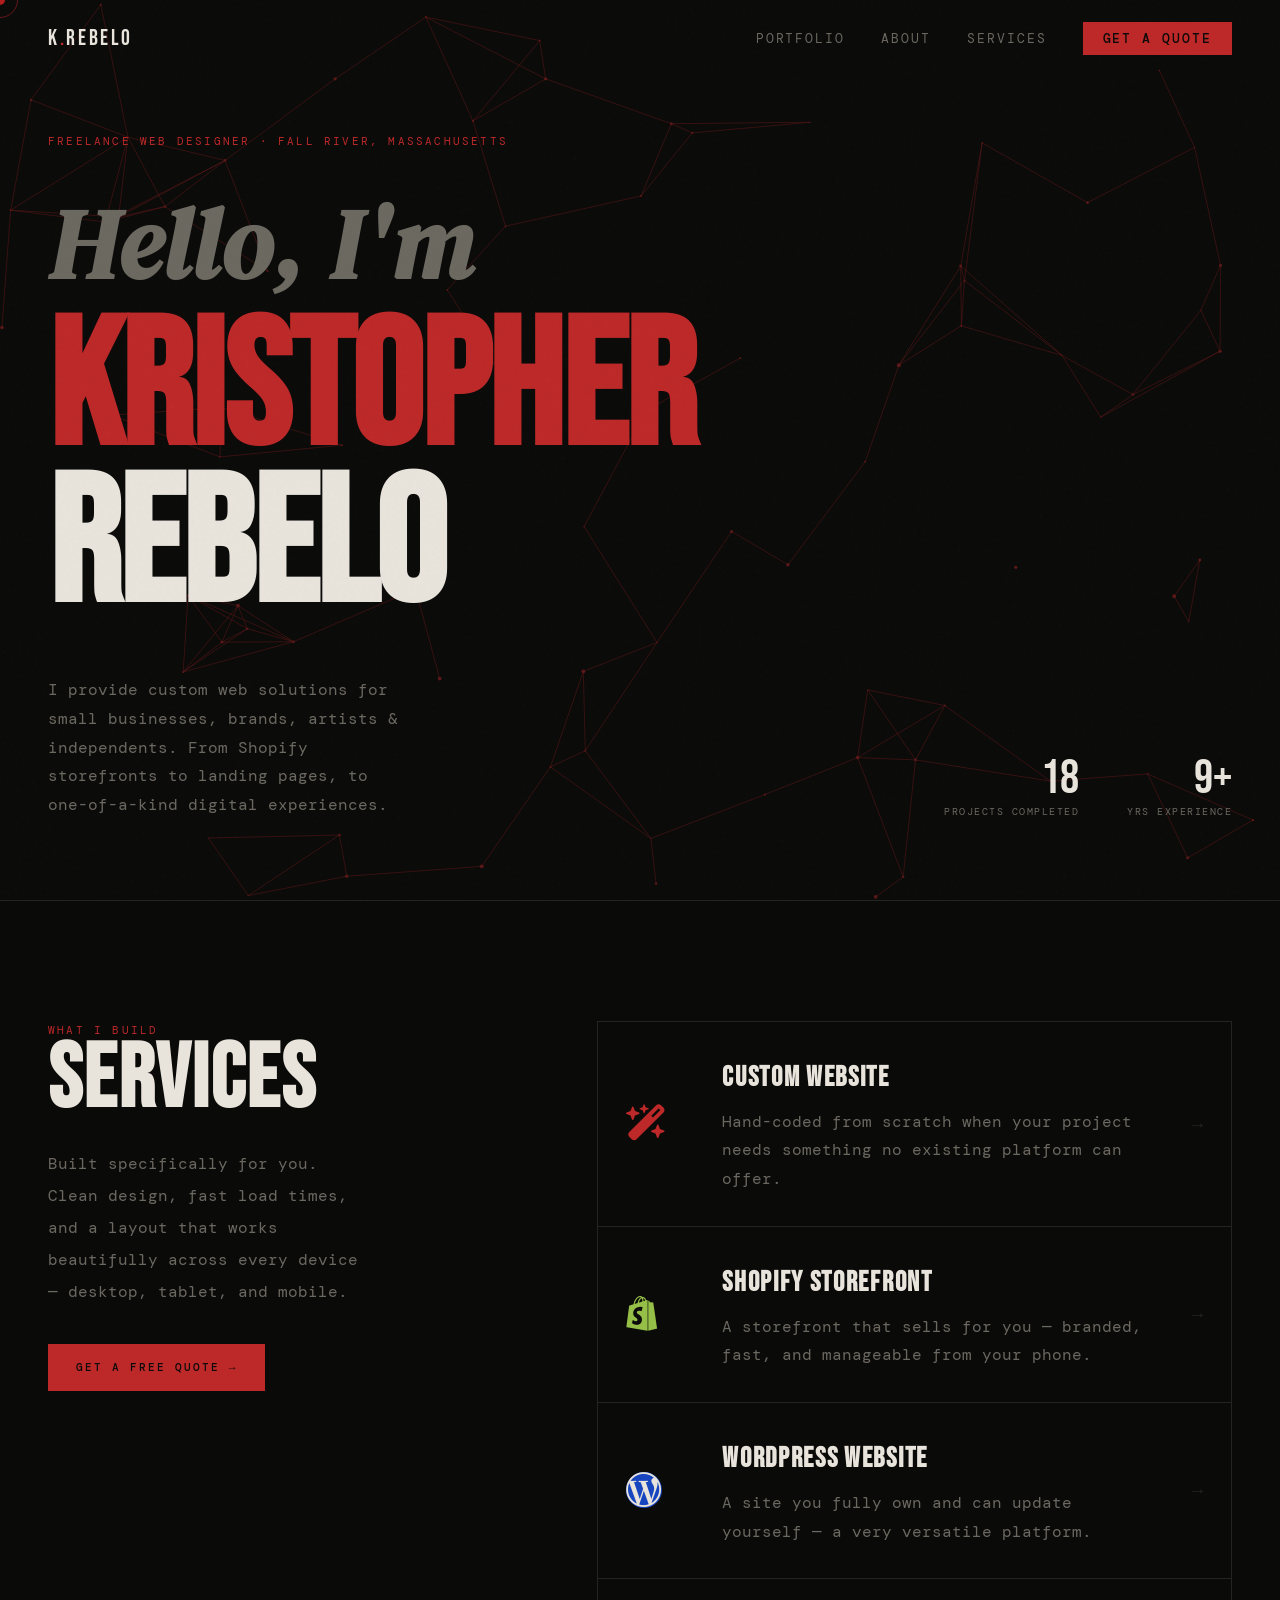
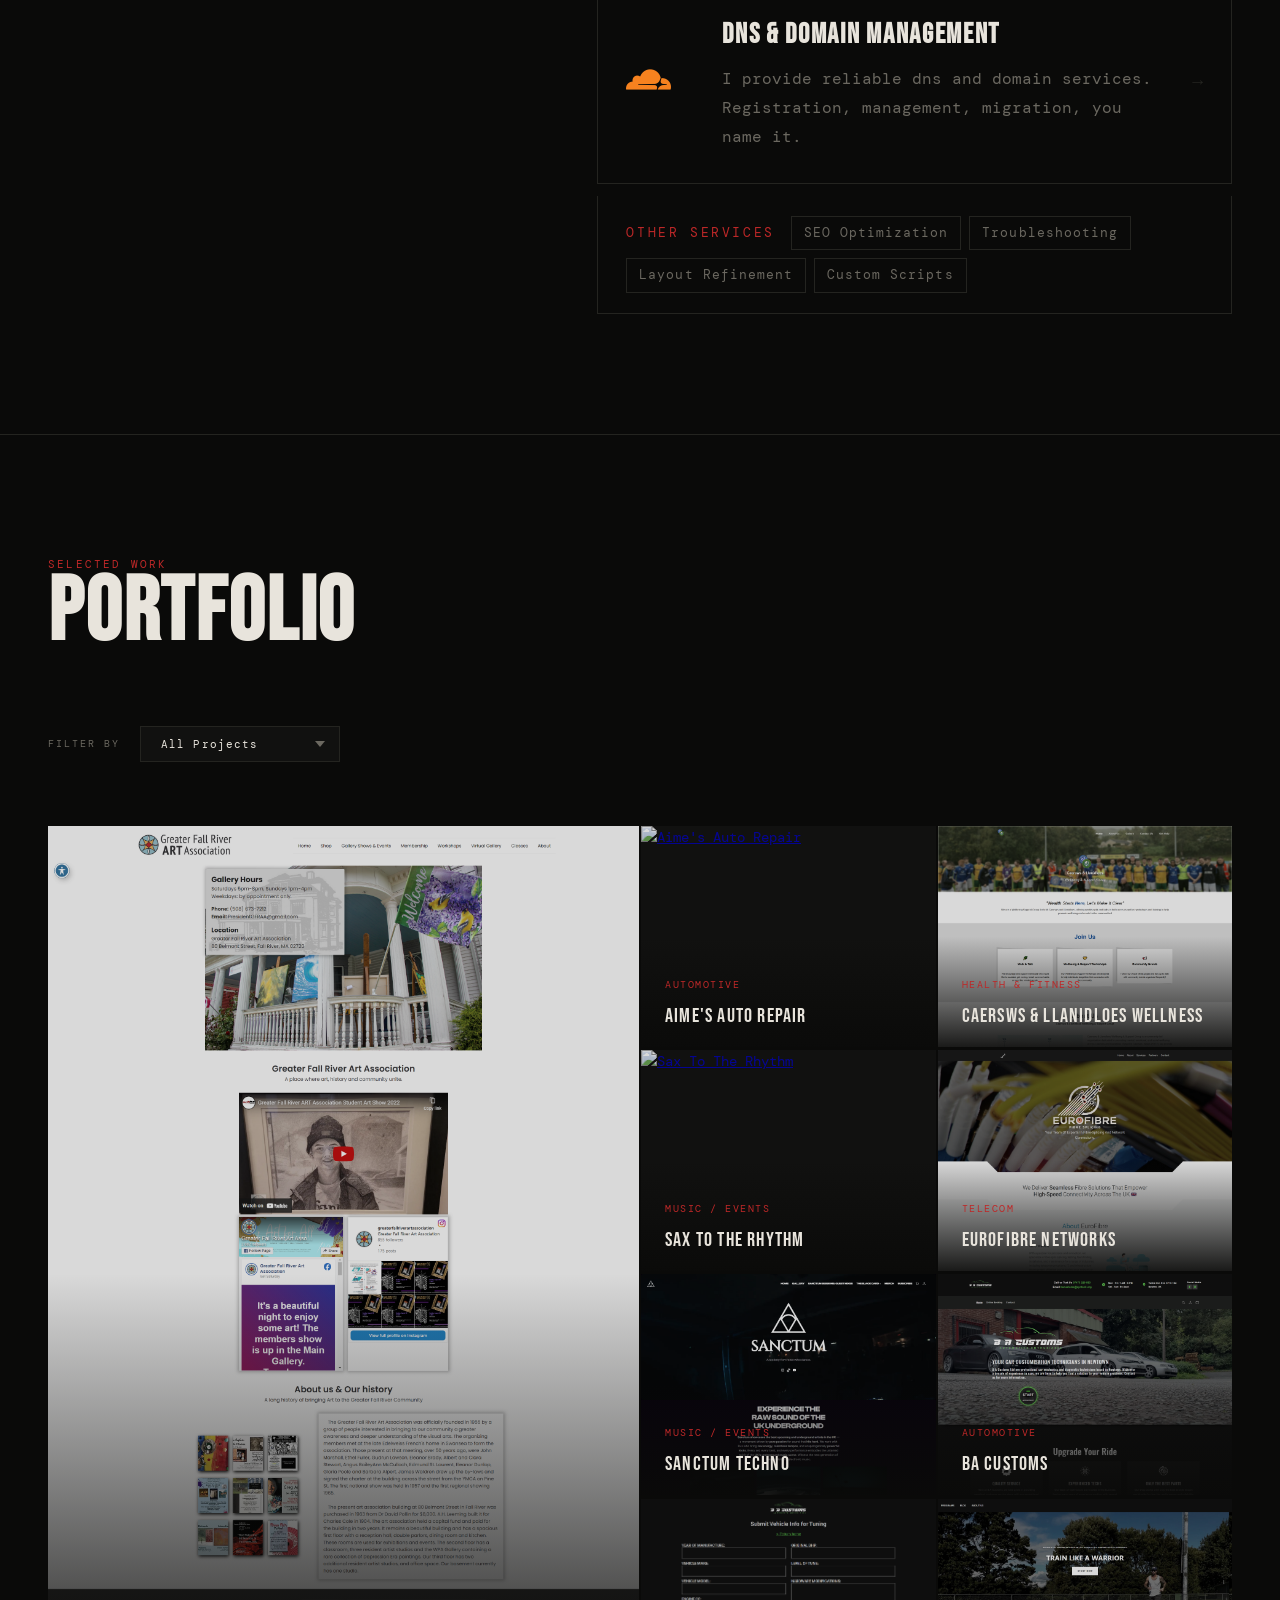
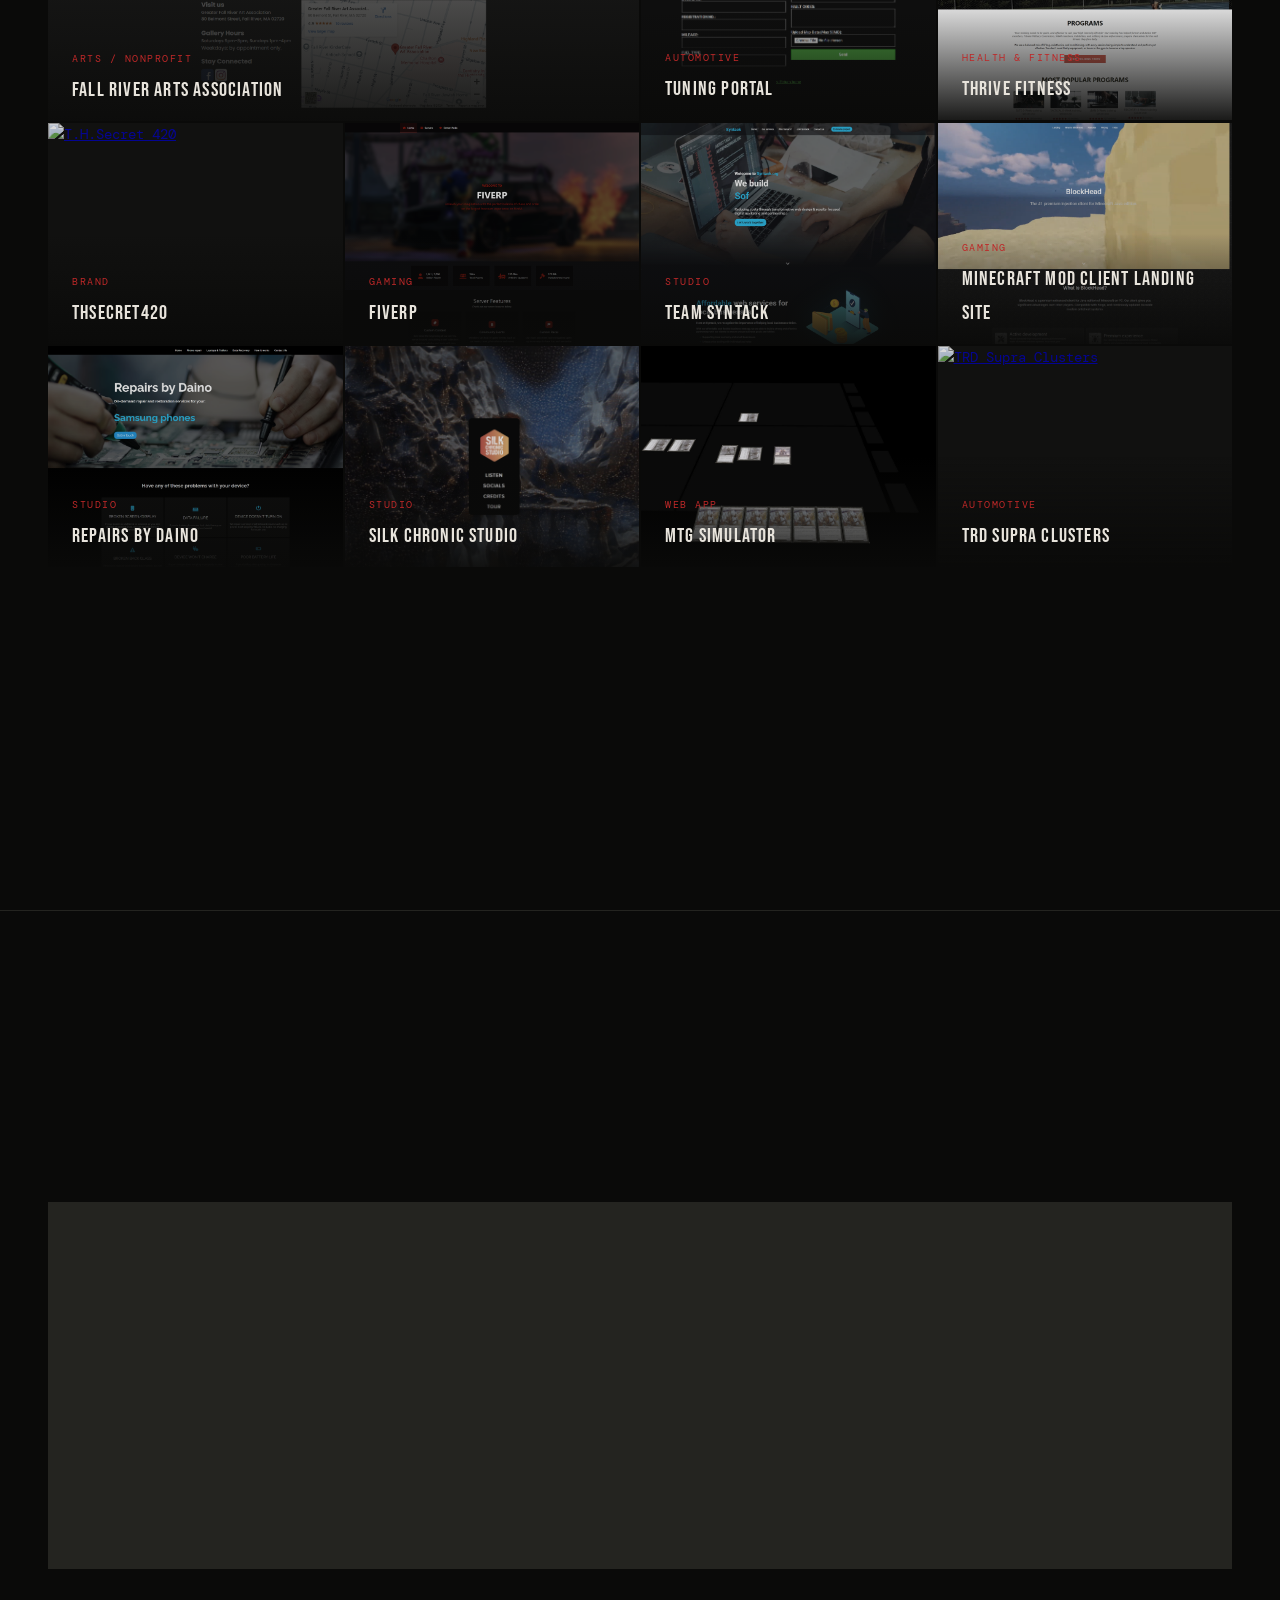
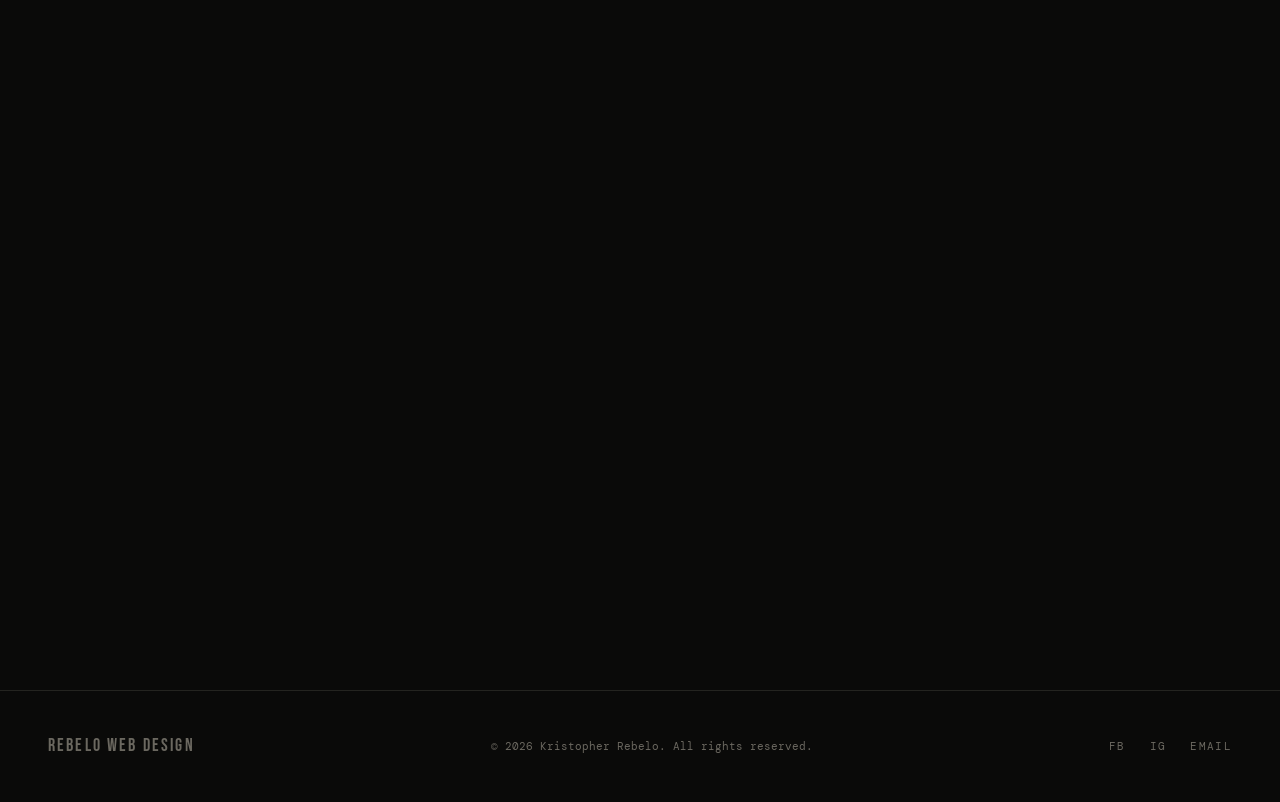
==== index.html @ b83680bb "portfolio filter added added filter" ====
<!DOCTYPE html>
<html lang="en">

<head>
    <meta charset="UTF-8">
    <meta name="viewport" content="width=device-width, initial-scale=1.0">
    <title>Rebelo Web Design | Kristopher Rebelo</title>
    <meta name="description"
        content="Rebelo Web Design — custom Shopify, WordPress & hand-coded websites for small businesses, brands, artists and independents. Based in Fall River, MA.">
    <meta name="keywords"
        content="web design, web designer, Shopify, WordPress, custom website, small business website, Fall River, Massachusetts, freelance web designer, SEO, DNS, domain">
    <meta name="author" content="Kristopher Rebelo">
    <meta name="robots" content="index, follow">
    <meta name="theme-color" content="#0a0a09">
    <link rel="canonical" href="https://rebelowebdesign.com/">

    <meta property="og:type" content="website">
    <meta property="og:url" content="https://rebelowebdesign.com/">
    <meta property="og:title" content="Rebelo Web Design | Custom Websites for Small Businesses">
    <meta property="og:description"
        content="Custom Shopify, WordPress & hand-coded websites for small businesses, brands, artists and independents. Based in Fall River, MA.">
    <meta property="og:image" content="https://rebelowebdesign.com/assets/media/pic.png">
    <meta property="og:image:width" content="384">
    <meta property="og:image:height" content="384">
    <meta property="og:image:alt" content="Kristopher Rebelo — Rebelo Web Design">
    <meta property="og:site_name" content="Rebelo Web Design">
    <meta property="og:locale" content="en_US">

    <meta name="twitter:card" content="summary">
    <meta name="twitter:title" content="Rebelo Web Design | Custom Websites for Small Businesses">
    <meta name="twitter:description"
        content="Custom Shopify, WordPress & hand-coded websites for small businesses, brands, artists and independents. Based in Fall River, MA.">
    <meta name="twitter:image" content="https://rebelowebdesign.com/assets/media/pic.png">


    <!-- fancybox -->
    <link rel="stylesheet" href="https://cdnjs.cloudflare.com/ajax/libs/fancybox/3.5.7/jquery.fancybox.min.css">
    <link rel="preconnect" href="https://fonts.googleapis.com">
    <link rel="preconnect" href="https://fonts.gstatic.com" crossorigin>
    <link
        href="https://fonts.googleapis.com/css2?family=Bebas+Neue&family=DM+Serif+Display:ital@0;1&family=DM+Mono:wght@300;400;500&display=swap"
        rel="stylesheet">
    <link rel="stylesheet" href="assets/styles/main.css">
    <link rel="stylesheet" href="assets/styles/faicons.css">
</head>

<body>


    <div class="cursor" id="cursor"></div>
    <div class="cursor-ring" id="cursorRing"></div>


    <div class="mobile-menu" id="mobileMenu">
        <button class="mobile-close" id="mobileClose">✕</button>
        <a href="#hero" onclick="closeMobileMenu()">Home</a>
        <a href="#portfolio" onclick="closeMobileMenu()">Portfolio</a>
        <a href="#about" onclick="closeMobileMenu()">About</a>
        <a href="#contact" onclick="closeMobileMenu()">Contact</a>
    </div>


    <nav id="mainNav">
        <a href="#hero" class="nav-logo">K<span>.</span>REBELO</a>
        <ul class="nav-links">
            <li><a href="#portfolio">Portfolio</a></li>
            <li><a href="#about">About</a></li>
            <li><a href="#services">Services</a></li>
            <li><a href="#contact" class="nav-cta">Get a Quote</a></li>
        </ul>
        <button class="nav-toggle" id="navToggle" aria-label="Menu">
            <span></span><span></span><span></span>
        </button>
    </nav>


    <section id="hero">
        <canvas id="heroCanvas"></canvas>
        <div class="hero-grid-line"></div>
        <div class="hero-grid-line"></div>
        <div class="hero-grid-line"></div>
        <div id="spacer" style="height: 60px;"></div>

        <div class="hero-eyebrow">Freelance Web Designer · Fall River, Massachusetts</div>
        <h1 class="hero-name">
            <span class="italic-word">Hello, I'm</span>
            <span class="accent-word">KRISTOPHER</span><br>REBELO
        </h1>
        <div class="hero-sub">
            <p class="hero-desc">I provide custom web solutions for small businesses, brands, artists & independents.
                From Shopify storefronts to landing pages, to one-of-a-kind digital experiences.</p>
            <div class="hero-stats">
                <div class="stat-item">
                    <div class="stat-num">18</div>
                    <div class="stat-label">Projects Completed</div>
                </div>
                <div class="stat-item">
                    <div class="stat-num">9+</div>
                    <div class="stat-label">Yrs Experience</div>
                </div>

            </div>
        </div>
    </section>

    <section id="services">
        <div class="services-inner">

            <div class="services-left reveal">
                <div class="section-tag">What I Build</div>
                <h2 class="section-title">SERVICES</h2>

                <p class="services-pitch">Built specifically for you. Clean design, fast load times, and a layout that
                    works beautifully across every device — desktop, tablet, and mobile.</p>
                <a href="#contact" class="services-cta">Get a Free Quote →</a>
            </div>

            <div class="services-right">
                <div class="services-list">

                    <div class="services-list-item reveal">
                        <div class="sli-left">

                            <span class="sli-icon"><i style="color:var(--accent)"
                                    class="fa-solid fa-wand-magic-sparkles"></i></span>
                        </div>
                        <div class="sli-body">
                            <h3 class="sli-name">Custom Website</h3>
                            <p class="sli-desc">Hand-coded from scratch when your project needs something no existing
                                platform can offer.</p>
                        </div>
                        <span class="sli-arrow">→</span>
                    </div>

                    <div class="services-list-item reveal" style="transition-delay:0.1s">
                        <div class="sli-left">

                            <span class="sli-icon"><i style="color:#95bf47" class="fa-brands fa-shopify"></i></span>
                        </div>
                        <div class="sli-body">
                            <h3 class="sli-name">Shopify Storefront</h3>
                            <p class="sli-desc">A storefront that sells for you — branded, fast, and manageable from
                                your phone.</p>
                        </div>
                        <span class="sli-arrow">→</span>
                    </div>


                    <div class="services-list-item reveal" style="transition-delay:0.2s">
                        <div class="sli-left">

                            <span class="sli-icon"><i style="background-color: #1745bf;border-radius: 50%;"
                                    class="fa-brands fa-wordpress-simple"></i></span>
                        </div>
                        <div class="sli-body">
                            <h3 class="sli-name">WordPress Website</h3>
                            <p class="sli-desc">A site you fully own and can update yourself — a very versatile
                                platform.</p>
                        </div>
                        <span class="sli-arrow">→</span>
                    </div>

                    <div class="services-list-item reveal" style="transition-delay:0.3s">
                        <div class="sli-left">

                            <span class="sli-icon"><i style="color:#f6821f" class="fa-brands fa-cloudflare"></i></span>
                        </div>
                        <div class="sli-body">
                            <h3 class="sli-name">DNS & Domain Management</h3>
                            <p class="sli-desc">I provide reliable dns and domain services. Registration, management,
                                migration, you name it.</p>
                        </div>
                        <span class="sli-arrow">→</span>
                    </div>

                </div>

                <div class="services-also reveal">
                    <span class="services-also-label">Other Services</span>
                    <span class="services-also-tag">SEO Optimization</span>
                    <span class="services-also-tag">Troubleshooting</span>
                    <span class="services-also-tag">Layout Refinement</span>
                    <span class="services-also-tag">Custom Scripts</span>
                </div>
            </div>

        </div>
    </section>


    <section id="portfolio">
        <div class="section-header reveal">
            <div>
                <div class="section-tag">Selected Work</div>
                <h2 class="section-title">PORTFOLIO</h2>
            </div>
        </div>
        <div class="portfolio-filter reveal">
            <span class="portfolio-filter-label">Filter by</span>
            <select id="portfolioFilter">
                <option value="all">All Projects</option>
                <option value="Arts / Nonprofit">Arts / Nonprofit</option>
                <option value="Telecom">Telecom</option>
                <option value="Health & Fitness">Health & Fitness</option>
                <option value="Music / Events">Music / Events</option>
                <option value="Brand">Brand</option>
                <option value="Gaming">Gaming</option>
                <option value="Web App">Web App</option>
                <option value="Automotive">Automotive</option>
                <option value="Studio">Studio</option>
                <option value="UI / UX">UI / UX</option>
            </select>
        </div>
        <div class="portfolio-grid">

            <div class="portfolio-item featured reveal">
                <a href="assets/media/frarts.png" data-fancybox="pitem1"
                    data-caption="Greater Fall River Arts Association">
                    <img src="assets/media/frarts.png" alt="Greater Fall River Arts Association" loading="lazy">
                    <div class="portfolio-overlay">
                        <div class="portfolio-tag">Arts / Nonprofit</div>
                        <div class="portfolio-title">Fall River Arts Association</div>
                    </div>
                    <div class="portfolio-link-icon">↗</div>
                </a>
            </div>

            <div class="portfolio-item reveal">
                <a href="assets/media/aimes.png" data-fancybox="pitem2" data-caption="Aime's Auto Repair">
                    <img src="assets/media/aimes.png" alt="Aime's Auto Repair" loading="lazy">
                    <div class="portfolio-overlay">
                        <div class="portfolio-tag">Automotive</div>
                        <div class="portfolio-title">Aime's Auto Repair</div>
                    </div>
                    <div class="portfolio-link-icon">↗</div>
                </a>
            </div>

            <div class="portfolio-item reveal">
                <a href="assets/media/wellnessgroup.png" data-fancybox="pitem17" data-caption="Wellness Group">
                    <img src="assets/media/wellnessgroup.png" alt="Wellness Group" loading="lazy">
                    <div class="portfolio-overlay">
                        <div class="portfolio-tag">Health & Fitness</div>
                        <div class="portfolio-title">Caersws & Llanidloes Wellness</div>
                    </div>
                    <div class="portfolio-link-icon">↗</div>
                </a>
            </div>
            <div class="portfolio-item reveal">
                <a href="assets/media/sax.png" data-fancybox="pitem18" data-caption="Sax To The Rhythm">
                    <img src="assets/media/sax.png" alt="Sax To The Rhythm" loading="lazy">
                    <div class="portfolio-overlay">
                        <div class="portfolio-tag">Music / Events</div>
                        <div class="portfolio-title">Sax To The Rhythm</div>
                    </div>
                    <div class="portfolio-link-icon">↗</div>
                </a>
            </div>

            <div class="portfolio-item reveal">
                <a href="assets/media/ef.png" data-fancybox="pitem3" data-caption="EuroFibre Networks">
                    <img src="assets/media/ef.png" alt="EuroFibre Networks" loading="lazy">
                    <div class="portfolio-overlay">
                        <div class="portfolio-tag">Telecom</div>
                        <div class="portfolio-title">EuroFibre Networks</div>
                    </div>
                    <div class="portfolio-link-icon">↗</div>
                </a>
            </div>

            <div class="portfolio-item reveal">
                <a href="assets/media/lyi.png" data-fancybox="pitem5" data-caption="Sanctum Techno">
                    <img src="assets/media/lyi.png" alt="Sanctum Techno" loading="lazy">
                    <div class="portfolio-overlay">
                        <div class="portfolio-tag">Music / Events</div>
                        <div class="portfolio-title">Sanctum Techno</div>
                    </div>
                    <div class="portfolio-link-icon">↗</div>
                </a>
            </div>

            <div class="portfolio-item reveal">
                <a href="assets/media/bacustoms.png" data-fancybox="pitem12" data-caption="BA Customs">
                    <img src="assets/media/bacustoms.png" alt="BA Customs" loading="lazy">
                    <div class="portfolio-overlay">
                        <div class="portfolio-tag">Automotive</div>
                        <div class="portfolio-title">BA Customs</div>
                    </div>
                    <div class="portfolio-link-icon">↗</div>
                </a>
            </div>

            <div class="portfolio-item reveal">
                <a href="assets/media/bamaps.png" data-fancybox="pitem13" data-caption="Tuning Portal">
                    <img src="assets/media/bamaps.png" alt="Tuning Portal" loading="lazy">
                    <div class="portfolio-overlay">
                        <div class="portfolio-tag">Automotive</div>
                        <div class="portfolio-title">Tuning Portal</div>
                    </div>
                    <div class="portfolio-link-icon">↗</div>
                </a>
            </div>

            <div class="portfolio-item reveal">
                <a href="assets/media/fitnesssite.png" data-fancybox="pitem4" data-caption="Thrive Fitness">
                    <img src="assets/media/fitnesssite.png" alt="Thrive Fitness" loading="lazy">
                    <div class="portfolio-overlay">
                        <div class="portfolio-tag">Health & Fitness</div>
                        <div class="portfolio-title">Thrive Fitness</div>
                    </div>
                    <div class="portfolio-link-icon">↗</div>
                </a>
            </div>

            <div class="portfolio-item reveal">
                <a href="assets/media/thsecret.png" data-fancybox="pitem6" data-caption="T.H.Secret 420">
                    <img src="assets/media/thsecret.png" alt="T.H.Secret 420" loading="lazy">
                    <div class="portfolio-overlay">
                        <div class="portfolio-tag">Brand</div>
                        <div class="portfolio-title">THSecret420</div>
                    </div>
                    <div class="portfolio-link-icon">↗</div>
                </a>
            </div>

            <div class="portfolio-item reveal">
                <a href="assets/media/gtasite.png" data-fancybox="pitem7" data-caption="FiveRP">
                    <img src="assets/media/gtasite.png" alt="FiveRP" loading="lazy">
                    <div class="portfolio-overlay">
                        <div class="portfolio-tag">Gaming</div>
                        <div class="portfolio-title">FiveRP</div>
                    </div>
                    <div class="portfolio-link-icon">↗</div>
                </a>
            </div>

            <div class="portfolio-item reveal">
                <a href="assets/media/syntack.png" data-fancybox="pitem8" data-caption="Team Syntack">
                    <img src="assets/media/syntack.png" alt="Team Syntack" loading="lazy">
                    <div class="portfolio-overlay">
                        <div class="portfolio-tag">Studio</div>
                        <div class="portfolio-title">Team Syntack</div>
                    </div>
                    <div class="portfolio-link-icon">↗</div>
                </a>
            </div>

            <div class="portfolio-item reveal">
                <a href="assets/media/bh.png" data-fancybox="pitem9" data-caption="BlockHead Client">
                    <img src="assets/media/bh.png" alt="BlockHead" loading="lazy">
                    <div class="portfolio-overlay">
                        <div class="portfolio-tag">Gaming</div>
                        <div class="portfolio-title">Minecraft Mod Client Landing Site</div>
                    </div>
                    <div class="portfolio-link-icon">↗</div>
                </a>
            </div>

            <div class="portfolio-item reveal">
                <a href="assets/media/repairshop.png" data-fancybox="pitem10" data-caption="Repairs By Daino">
                    <img src="assets/media/repairshop.png" alt="Repairs By Daino" loading="lazy">
                    <div class="portfolio-overlay">
                        <div class="portfolio-tag">Studio</div>
                        <div class="portfolio-title">Repairs By Daino</div>
                    </div>
                    <div class="portfolio-link-icon">↗</div>
                </a>
            </div>

            <div class="portfolio-item reveal">
                <a href="assets/media/scs.png" data-fancybox="pitem11" data-caption="Silk Chronic Studio">
                    <img src="assets/media/scs.png" alt="Silk Chronic Studio" loading="lazy">
                    <div class="portfolio-overlay">
                        <div class="portfolio-tag">Studio</div>
                        <div class="portfolio-title">Silk Chronic Studio</div>
                    </div>
                    <div class="portfolio-link-icon">↗</div>
                </a>
            </div>

            <div class="portfolio-item reveal">
                <a href="assets/media/mtgsim.jpg" data-fancybox="pitem14"
                    data-caption="Magic: The Gathering Web Simulator">
                    <img src="assets/media/mtgsim.jpg" alt="MTG Simulator" loading="lazy">
                    <div class="portfolio-overlay">
                        <div class="portfolio-tag">Web App</div>
                        <div class="portfolio-title">MTG Simulator</div>
                    </div>
                    <div class="portfolio-link-icon">↗</div>
                </a>
            </div>

            <div class="portfolio-item reveal">
                <a href="assets/media/suprasite.png" data-fancybox="pitem15" data-caption="TRD Supra Clusters">
                    <img src="assets/media/suprasite.png" alt="TRD Supra Clusters" loading="lazy">
                    <div class="portfolio-overlay">
                        <div class="portfolio-tag">Automotive</div>
                        <div class="portfolio-title">TRD Supra Clusters</div>
                    </div>
                    <div class="portfolio-link-icon">↗</div>
                </a>
            </div>

            <div class="portfolio-item reveal">
                <a href="assets/media/paste.png" data-fancybox="pitem16" data-caption="Paste UI">
                    <img src="assets/media/paste.png" alt="Paste UI" loading="lazy">
                    <div class="portfolio-overlay">
                        <div class="portfolio-tag">UI / UX</div>
                        <div class="portfolio-title">Paste UI</div>
                    </div>
                    <div class="portfolio-link-icon">↗</div>
                </a>
            </div>


        </div>
    </section>


    <section id="testimonials">
        <div class="section-header reveal">
            <div>
                <div class="section-tag">Kind Words</div>
                <h2 class="section-title">CLIENTS</h2>
            </div>
        </div>

        <div class="testimonials-grid">
            <div class="testimonial-card reveal">
                <div class="testimonial-quote">"</div>
                <p class="testimonial-text">"Kristopher produces great work, would gladly work with him again!"</p>
                <div class="testimonial-author">
                    <div class="testimonial-name">Chris G.</div>
                    <div class="testimonial-company">Silk Chronic Studio</div>
                </div>
            </div>
            <div class="testimonial-card reveal" style="transition-delay:0.1s">
                <div class="testimonial-quote">"</div>
                <p class="testimonial-text">"Damnn that looks sexy bro"</p>
                <div class="testimonial-author">
                    <div class="testimonial-name">Anonymous</div>
                    <div class="testimonial-company">Private work</div>
                </div>
            </div>
            <div class="testimonial-card reveal" style="transition-delay:0.2s">
                <div class="testimonial-quote">"</div>
                <p class="testimonial-text">"Reliable, talented, and great to communicate with. Pleasure working with
                    Kristopher."</p>
                <div class="testimonial-author">
                    <div class="testimonial-name">Alex M.</div>
                    <div class="testimonial-company">Thrive Fitness</div>
                </div>
            </div>
        </div>
    </section>

    <section id="about">
        <div class="about-left reveal">
            <div class="section-tag">Background</div>
            <h2 class="section-title" style="font-size: clamp(40px,5vw,72px);">MY<br>STORY</h2>

            <div class="about-story">
                <p>It all started in <strong>2011</strong>. A game I played — Habbo Hotel — had an active developer
                    community trying to emulate a "retro" version using PHP, CSS, HTML, JS and C# for the server. I
                    jumped in, had no idea what I was doing, but from there, I began.</p>
                <p>Fast forward to <strong>2017</strong>. Years of experience crystallized into real progress — side
                    projects, new technologies, diving into freelancing with WordPress and PHP.</p>
                <p>In <strong>2024</strong>, I finally felt ready to fully commit to my craft and proudly launch
                    freelance services under my name: <strong>Rebelo Web Design</strong>.</p>
            </div>

            <div class="timeline reveal" style="margin-top:48px">
                <div class="timeline-item">
                    <div class="timeline-year">2011</div>
                    <div class="timeline-note">First lines of HTML/CSS written</div>
                </div>
                <div class="timeline-item">
                    <div class="timeline-year">2017</div>
                    <div class="timeline-note">Real freelance beginnings with WordPress & PHP projects</div>
                </div>
                <div class="timeline-item">
                    <div class="timeline-year">2024</div>
                    <div class="timeline-note">Launched Rebelo Web Design as a full freelance brand</div>
                </div>
            </div>

            <div class="skills-row reveal" style="margin-top:40px">
                <span class="skill-pill">HTML5</span>
                <span class="skill-pill">CSS3</span>
                <span class="skill-pill">JavaScript</span>
                <span class="skill-pill">PHP</span>
                <span class="skill-pill">WordPress</span>
                <span class="skill-pill">Shopify</span>
                <span class="skill-pill">MySQL</span>
                <span class="skill-pill">SEO</span>
                <span class="skill-pill">C#</span>
                <span class="skill-pill">Python</span>
                <span class="skill-pill">DNS</span>
            </div>
        </div>

        <div class="about-right reveal">
            <div class="about-photo-wrap">
                <div class="about-photo-frame">
                    <img src="assets/media/pic.png" alt="Kristopher Rebelo">
                </div>
            </div>
        </div>
    </section>


    <section id="contact">
        <div class="contact-left reveal">
            <div class="section-tag">Let's Work</div>
            <h2 class="section-title">GET IN<br>TOUCH</h2>
            <p class="contact-tagline">Have a project in mind? Reach out for a free quote — no commitment, no pressure.
                Let's talk about what you're building.</p>

            <div class="contact-links">
                <a href="https://www.facebook.com/profile.php?id=61565895423776" class="contact-link-item"
                    target="_blank">
                    <div>

                        <div class="contact-link-label"><i class="fa-brands fa-facebook-messenger"></i> Messenger</div>
                        <div class="contact-link-val">Free Quote via Facebook</div>
                    </div>
                    <div class="contact-arrow">→</div>
                </a>
                <a href="mailto:rebelowebdesign@gmail.com" class="contact-link-item">
                    <div>
                        <div class="contact-link-label"><i class="fa-solid fa-envelope"></i> Email</div>
                        <div class="contact-link-val">rebelowebdesign@gmail.com</div>
                    </div>
                    <div class="contact-arrow">→</div>
                </a>
                <a href="https://www.instagram.com/rebelowebdesign" class="contact-link-item" target="_blank">
                    <div>
                        <div class="contact-link-label"><i class="fa-brands fa-instagram"></i> Instagram</div>
                        <div class="contact-link-val">@rebelowebdesign</div>
                    </div>
                    <div class="contact-arrow">→</div>
                </a>
            </div>
        </div>

        <div class="contact-right reveal">
            <div class="location-block">
                <div class="location-label">Based In</div>
                <div class="location-city">FALL RIVER</div>
                <div class="location-state">Massachusetts, USA</div>
                <div style="display: flex;justify-content: center;">
                    <img src="assets/media/fr.svg" style="filter: invert(1);width:100%;max-width: 300px;">
                </div>
            </div>
        </div>
    </section>


    <footer>
        <div class="footer-logo">REBELO WEB DESIGN</div>
        <div class="footer-copy">© 2026 Kristopher Rebelo. All rights reserved.</div>
        <ul class="footer-links">
            <li><a href="https://www.facebook.com/profile.php?id=61565895423776" target="_blank">FB</a></li>
            <li><a href="https://www.instagram.com/rebelowebdesign" target="_blank">IG</a></li>
            <li><a href="mailto:rebelowebdesign@gmail.com">Email</a></li>
        </ul>
    </footer>

    <!-- jquery primarily for fancybox -->
    <script src="https://cdnjs.cloudflare.com/ajax/libs/jquery/3.6.0/jquery.min.js"></script>
    <script src="https://cdnjs.cloudflare.com/ajax/libs/fancybox/3.5.7/jquery.fancybox.min.js"></script>

    <script src="assets/scripts/main.js"></script>
</body>

</html>
---- assets/styles/main.css ----
*,
*::before,
*::after {
    margin: 0;
    padding: 0;
    box-sizing: border-box;
}

::-webkit-scrollbar {
  width: 6px;
}
::-webkit-scrollbar-track {
  background: var(--bg);
}
::-webkit-scrollbar-thumb {
  background: var(--border);
  transition: background 0.2s;
}
::-webkit-scrollbar-thumb:hover {
  background: var(--accent);
}
* {
  scrollbar-width: thin;
  scrollbar-color: var(--accent) var(--bg);
}

:root {
    --bg: #0a0a09;
    --surface: #111110;
    --border: #242420;
    --accent: #bd2828;
    --accent2: #f0a030;
    --text: #e8e4dc;
    --muted: #6b6860;
    --font-display: 'Bebas Neue', sans-serif;
    --font-serif: 'DM Serif Display', serif;
    --font-mono: 'DM Mono', monospace;
}

html {
    scroll-behavior: smooth;
}

body {
    background: var(--bg);
    color: var(--text);
    font-family: var(--font-mono);
    font-size: 14px;
    line-height: 1.7;
    overflow-x: hidden;
    cursor: none;
}


.cursor {
    position: fixed;
    width: 10px;
    height: 10px;
    background: var(--accent);
    border-radius: 50%;
    pointer-events: none;
    z-index: 9999;
    transform: translate(-50%, -50%);
    transition: transform 0.08s ease, width 0.2s ease, height 0.2s ease, background 0.2s ease;
    mix-blend-mode: difference;
}

.cursor-ring {
    position: fixed;
    width: 36px;
    height: 36px;
    border: 1px solid var(--accent);
    border-radius: 50%;
    pointer-events: none;
    z-index: 9998;
    transform: translate(-50%, -50%);
    transition: transform 0.18s ease, width 0.2s ease, height 0.2s ease, opacity 0.2s ease;
    opacity: 0.5;
}

body:hover .cursor {
    opacity: 1;
}

body::before {
    content: '';
    position: fixed;
    inset: 0;
    background-image: url("data:image/svg+xml,%3Csvg viewBox='0 0 256 256' xmlns='http://www.w3.org/2000/svg'%3E%3Cfilter id='noise'%3E%3CfeTurbulence type='fractalNoise' baseFrequency='0.9' numOctaves='4' stitchTiles='stitch'/%3E%3C/filter%3E%3Crect width='100%25' height='100%25' filter='url(%23noise)' opacity='0.04'/%3E%3C/svg%3E");
    pointer-events: none;
    z-index: 100;
    opacity: 0.5;
}

nav {
    position: fixed;
    top: 0;
    left: 0;
    right: 0;
    z-index: 500;
    display: flex;
    align-items: center;
    justify-content: space-between;
    padding: 20px 48px;
    background: transparent;
    transition: background 0.4s;
}

nav.scrolled {
    background: rgba(10, 10, 9, 0.92);
    backdrop-filter: blur(12px);
    border-bottom: 1px solid var(--border);
}

.nav-logo {
    font-family: var(--font-display);
    font-size: 22px;
    letter-spacing: 0.12em;
    color: var(--text);
    text-decoration: none;
}

.nav-logo span {
    color: var(--accent);
}

.nav-links {
    display: flex;
    gap: 36px;
    list-style: none;
    align-items: center;
}

.nav-links a {
    color: var(--muted);
    text-decoration: none;
    font-size: 13px;
    letter-spacing: 0.15em;
    text-transform: uppercase;
    transition: color 0.2s;
}

.nav-links a:hover {
    color: var(--accent);
}

.nav-cta {
    background: var(--accent) !important;
    color: var(--bg) !important;
    padding: 8px 20px !important;
    font-weight: 500 !important;
}

.nav-cta:hover {
    background: var(--text) !important;
}


.nav-toggle { display: none; flex-direction: column; gap: 5px; cursor: pointer; background: none; border: none; position: relative; width: 24px; height: 18px; }
.nav-toggle span { display: block; position: absolute; width: 24px; height: 1px; background: var(--text); transition: transform 0.3s ease, opacity 0.3s ease, top 0.3s ease; }
.nav-toggle span:nth-child(1) { top: 0; }
.nav-toggle span:nth-child(2) { top: 8px; }
.nav-toggle span:nth-child(3) { top: 16px; }
.nav-toggle.open span:nth-child(1) { top: 8px; transform: rotate(45deg); }
.nav-toggle.open span:nth-child(2) { opacity: 0; transform: translateX(8px); }
.nav-toggle.open span:nth-child(3) { top: 8px; transform: rotate(-45deg); }
.mobile-close { display: none !important; }

#hero {
    min-height: 100vh;
    display: flex;
    flex-direction: column;
    justify-content: flex-end;
    padding: 0 48px 80px;
    position: relative;
    overflow: hidden;
}

#heroCanvas {
  position: absolute;
  inset: 0;
  width: 100%;
  height: 100%;
  z-index: 0;
  opacity: 0.45;
}

#hero > *:not(#heroCanvas) {
  position: relative;
  z-index: 1;
}

.hero-grid-line {
    position: absolute;
    top: 0;
    bottom: 0;
    width: 1px;
    background: var(--border);
    opacity: 0.6;
}

.hero-grid-line:nth-child(1) {
    left: 25%;
}

.hero-grid-line:nth-child(2) {
    left: 50%;
}

.hero-grid-line:nth-child(3) {
    left: 75%;
}

.hero-eyebrow {
    font-size: 11px;
    letter-spacing: 0.2em;
    text-transform: uppercase;
    color: var(--accent);
    margin-bottom: 24px;
    opacity: 0;
    transform: translateY(20px);
    animation: fadeUp 0.7s 0.3s forwards;
}

.hero-name {
    font-family: var(--font-display);
    font-size: clamp(80px, 14vw, 200px);
    line-height: 0.88;
    letter-spacing: -0.01em;
    color: var(--text);
    opacity: 0;
    transform: translateY(40px);
    animation: fadeUp 0.9s 0.5s forwards;
}

.hero-name .accent-word {
    color: var(--accent);
}

.hero-name .italic-word {
    font-family: var(--font-serif);
    font-style: italic;
    color: var(--muted);
    font-size: 0.55em;
    letter-spacing: 0.02em;
    display: block;
    line-height: 1.4;
}

.hero-sub {
    display: flex;
    align-items: flex-end;
    justify-content: space-between;
    margin-top: 48px;
    opacity: 0;
    transform: translateY(20px);
    animation: fadeUp 0.7s 0.9s forwards;
}

.hero-desc {
    max-width: 360px;
    color: var(--muted);
    font-size: 16px;
    line-height: 1.8;
}

.hero-stats {
    display: flex;
    gap: 48px;
}

.stat-item {
    text-align: right;
}

.stat-num {
    font-family: var(--font-display);
    font-size: 48px;
    color: var(--text);
    line-height: 1;
}

.stat-label {
    font-size: 10px;
    letter-spacing: 0.15em;
    text-transform: uppercase;
    color: var(--muted);
}



.section-header {
    display: flex;
    align-items: baseline;
    justify-content: space-between;
    margin-bottom: 72px;
}

.section-tag {
    font-size: 11px;
    letter-spacing: 0.2em;
    text-transform: uppercase;
    color: var(--accent);
}

.section-title {
    font-family: var(--font-display);
    font-size: clamp(48px, 7vw, 96px);
    line-height: 0.9;
    letter-spacing: 0.02em;
}

.section-num {
    font-family: var(--font-display);
    font-size: 96px;
    color: var(--border);
    line-height: 1;
}

#services {
  padding: 120px 48px;
  border-top: 1px solid var(--border);
}
.services-inner {
  display: grid;
  grid-template-columns: 1fr 1.4fr;
  gap: 96px;
  align-items: start;
}
.services-left {
  position: sticky;
  top: 120px;
}
.services-pitch {
  color: var(--muted);
  font-size: 16px;
  line-height: 2;
  margin-top: 28px;
  max-width: 320px;
}
.services-cta {
  display: inline-flex;
  align-items: center;
  gap: 8px;
  margin-top: 36px;
  font-size: 11px;
  letter-spacing: 0.18em;
  text-transform: uppercase;
  color: var(--bg);
  background: var(--accent);
  padding: 14px 28px;
  text-decoration: none;
  font-weight: 500;
  transition: background 0.2s;
}
.services-cta:hover { background: var(--text); }


.services-list {
  display: flex;
  flex-direction: column;
  border: 1px solid var(--border);
}
.services-list-item {
  display: grid;
  grid-template-columns: 72px 1fr 24px;
  align-items: center;
  gap: 24px;
  padding: 32px 28px;
  border-bottom: 1px solid var(--border);
  transition: background 0.25s;
  cursor: default;
}
.services-list-item:last-child { border-bottom: none; }
.services-list-item:hover { background: var(--surface); }
.services-list-item:hover .sli-arrow { color: var(--accent); transform: translateX(4px); }
.sli-left {
  display: flex;
  flex-direction: column;
  align-items: flex-start;
  gap: 4px;
}
.sli-num {
  font-family: var(--font-display);
  font-size: 13px;
  color: var(--border);
  letter-spacing: 0.1em;
}
.sli-icon { font-size: 36px; }
.sli-name {
  font-family: var(--font-display);
  font-size: 28px;
  letter-spacing: 0.06em;
  color: var(--text);
  margin-bottom: 6px;
}
.sli-desc {
  font-size: 16px;
  color: var(--muted);
  line-height: 1.8;
}
.sli-arrow {
  font-size: 18px;
  color: var(--border);
  transition: color 0.2s, transform 0.2s;
  justify-self: end;
}

/* Also */
.services-also {
  display: flex;
  flex-wrap: wrap;
  align-items: center;
  gap: 8px;
  margin-top: 12px;
  padding: 20px 28px;
  border: 1px solid var(--border);
  border-top: none;
}
.services-also-label {
  font-size: 13px;
  letter-spacing: 0.2em;
  text-transform: uppercase;
  color: var(--accent);
  margin-right: 8px;
}
.services-also-tag {
  font-size: 13px;
  letter-spacing: 0.08em;
  color: var(--muted);
  border: 1px solid var(--border);
  padding: 5px 12px;
  transition: color 0.2s, border-color 0.2s;
}
.services-also-tag:hover {
  color: var(--text);
  border-color: var(--muted);
}

/* Responsive */
@media (max-width: 900px) {
  #services { padding: 80px 24px; }
  .services-inner { grid-template-columns: 1fr; gap: 48px; }
  .services-left { position: static; }
  .services-list-item { grid-template-columns: 56px 1fr 24px; gap: 16px; padding: 24px 20px; }
  .services-also { padding: 16px 20px; }
}

#portfolio {
    padding: 120px 48px;
    border-top: 1px solid var(--border);
}

.portfolio-grid {
    display: grid;
    grid-template-columns: repeat(4, 1fr);
    gap: 2px;
    margin-top: 64px;
}

.portfolio-item {
    position: relative;
    overflow: hidden;
    background: var(--surface);
    aspect-ratio: 4/3;
}

.portfolio-item.featured {
    grid-column: span 2;
    grid-row: span 4;
    aspect-ratio: auto;
}

.portfolio-item img {
    width: 100%;
    height: 100%;
    object-fit: cover;
    display: block;
    filter: grayscale(30%) brightness(0.85);
    transition: filter 0.5s ease, transform 0.6s ease;
    object-position: top;
}

.portfolio-item:hover img {
    filter: grayscale(0%) brightness(1);
    transform: scale(1.04);
}

.portfolio-overlay {
    position: absolute;
    inset: 0;
    background: linear-gradient(to top, rgba(10, 10, 9, 0.92) 0%, transparent 50%);
    opacity: 1;
    transition: opacity 0.4s;
    display: flex;
    flex-direction: column;
    justify-content: flex-end;
    padding: 24px;
}

.portfolio-item:hover .portfolio-overlay {
    opacity: 1;
}

.portfolio-title {
    font-family: var(--font-display);
    font-size: 20px;
    letter-spacing: 0.06em;
    color: var(--text);
    transform: translateY(10px);
    transition: transform 0.3s 0.05s;
}

.portfolio-item:hover .portfolio-title {
    transform: translateY(0);
}

.portfolio-tag {
    font-size: 10px;
    letter-spacing: 0.15em;
    text-transform: uppercase;
    color: var(--accent);
    margin-bottom: 6px;
    transform: translateY(10px);
    transition: transform 0.3s;
    opacity: 1;
}

.portfolio-item:hover .portfolio-tag {
    transform: translateY(0);
    opacity: 1;
}

.portfolio-link-icon {
    position: absolute;
    top: 16px;
    right: 16px;
    width: 36px;
    height: 36px;
    background: var(--accent);
    display: flex;
    align-items: center;
    justify-content: center;
    opacity: 0;
    transition: opacity 0.3s;
    font-size: 14px;
    color: var(--bg);
    font-weight: bold;
}

.portfolio-item:hover .portfolio-link-icon {
    opacity: 1;
}


.portfolio-filler {
    background: var(--surface);
    position: relative;
    overflow: hidden;
    display: flex;
    align-items: center;
    justify-content: center;
}

.portfolio-filler::after {
    content: 'MORE\ACOMING';
    white-space: pre;
    font-family: var(--font-display);
    font-size: 18px;
    letter-spacing: 0.1em;
    color: var(--border);
    text-align: center;
}

 #about {
    padding: 120px 48px;
    border-top: 1px solid var(--border);
    display: grid;
    grid-template-columns: 1fr 1fr;
    gap: 96px;
    align-items: start;
  }
  .about-left {}
  .about-story {
    color: var(--muted);
    font-size: 16px;
    line-height: 2;
    margin-top: 48px;
  }
  .about-story p + p { margin-top: 20px; }
  .about-story strong { color: var(--text); font-weight: 500; }
  .about-right {}
  .about-photo-wrap {
    position: relative;
    margin-bottom: 48px;
  }
  .about-photo-frame {
    width: 100%;
    /*aspect-ratio: 3/4;*/
    position: relative;
    overflow: hidden;
    z-index: 1;
  }
  .about-photo-frame img {
    width: 100%; 
    
  }

  .skills-row {
    display: flex; flex-wrap: wrap; gap: 8px;
    margin-top: 24px;
  }
  .skill-pill {
    font-size: 13px;
    letter-spacing: 0.12em;
    text-transform: uppercase;
    border: 1px solid var(--border);
    padding: 6px 14px;
    color: var(--muted);
    transition: border-color 0.2s, color 0.2s;
  }
  .skill-pill:hover { border-color: var(--accent); color: var(--accent); }
  .timeline {
    margin-top: 40px;
    padding-left: 24px;
    border-left: 1px solid var(--border);
  }
  .timeline-item {
    position: relative;
    padding-bottom: 32px;
  }
  .timeline-item::before {
    content: '';
    position: absolute; left: -29px; top: 6px;
    width: 8px; height: 8px;
    background: var(--accent);
    border-radius: 50%;
  }
  .timeline-year {
    font-family: var(--font-display);
    font-size: 24px;
    color: var(--text);
    line-height: 1;
  }
  .timeline-note {
    font-size: 16px;
    color: var(--muted);
    margin-top: 4px;
    line-height: 1.7;
  }

#testimonials {
  padding: 120px 48px;
  border-top: 1px solid var(--border);
}
.testimonials-grid {
  display: grid;
  grid-template-columns: repeat(3, 1fr);
  gap: 1px;
  background: var(--border);
  margin-top: 64px;
}
.testimonial-card {
  background: var(--bg);
  padding: 48px 36px;
  position: relative;
  transition: background 0.3s;
}
.testimonial-card:hover { background: var(--surface); }
.testimonial-quote {
  font-family: var(--font-serif);
  font-size: 80px;
  line-height: 0.8;
  color: var(--accent);
  margin-bottom: 24px;
  opacity: 0.6;
}
.testimonial-text {
  font-size: 16px;
  color: var(--muted);
  line-height: 2;
  margin-bottom: 32px;
}
.testimonial-name {
  font-family: var(--font-display);
  font-size: 20px;
  letter-spacing: 0.06em;
  color: var(--text);
}
.testimonial-company {
  font-size: 10px;
  letter-spacing: 0.15em;
  text-transform: uppercase;
  color: var(--accent);
  margin-top: 4px;
}
@media (max-width: 900px) {
  #testimonials { padding: 80px 24px; }
  .testimonials-grid { grid-template-columns: 1fr; }
}


#contact {
    padding: 120px 48px;
    border-top: 1px solid var(--border);
    display: grid;
    grid-template-columns: 1fr 1fr;
    gap: 96px;
    align-items: start;
}

.contact-left .section-title {
    font-size: clamp(48px, 6vw, 80px);
}

.contact-tagline {
    color: var(--muted);
    font-size: 16px;
    line-height: 2;
    margin-top: 32px;
    max-width: 380px;
}

.contact-links {
    display: flex;
    flex-direction: column;
    gap: 1px;
    margin-top: 48px;
}

.contact-link-item {
    display: flex;
    align-items: center;
    justify-content: space-between;
    padding: 20px 24px;
    border: 1px solid var(--border);
    color: var(--text);
    text-decoration: none;
    transition: background 0.2s, border-color 0.2s;
    position: relative;
    overflow: hidden;
}

.contact-link-item::before {
    content: '';
    position: absolute;
    inset: 0;
    background: var(--accent);
    transform: translateX(-100%);
    transition: transform 0.3s ease;
    z-index: 0;
}

.contact-link-item:hover::before {
    transform: translateX(0);
}

.contact-link-item>* {
    position: relative;
    z-index: 1;
}

.contact-link-item:hover {
    color: var(--bg);
    border-color: var(--accent);
}

.contact-link-label {
    font-size: 18px;
    letter-spacing: 0.15em;
    text-transform: uppercase;
}

.contact-link-val {
    font-size: 15px;
}

.contact-arrow {
    font-size: 18px;
}

.contact-right {}

.location-block {
    background: var(--surface);
    border: 1px solid var(--border);
    padding: 40px;
}

.location-label {
    font-size: 10px;
    letter-spacing: 0.2em;
    text-transform: uppercase;
    color: var(--accent);
    margin-bottom: 16px;
}

.location-city {
    font-family: var(--font-display);
    font-size: 48px;
    color: var(--text);
    line-height: 0.9;
}

.location-state {
    font-family: var(--font-serif);
    font-style: italic;
    font-size: 28px;
    color: var(--muted);
}

.availability-badge {
    display: inline-flex;
    align-items: center;
    gap: 8px;
    margin-top: 32px;
    font-size: 11px;
    letter-spacing: 0.12em;
    text-transform: uppercase;
    color: var(--accent);
}

.availability-dot {
    width: 8px;
    height: 8px;
    background: var(--accent);
    border-radius: 50%;
    animation: pulse 2s infinite;
}

@keyframes pulse {

    0%,
    100% {
        opacity: 1;
        transform: scale(1);
    }

    50% {
        opacity: 0.4;
        transform: scale(0.7);
    }
}


footer {
    padding: 40px 48px;
    border-top: 1px solid var(--border);
    display: flex;
    align-items: center;
    justify-content: space-between;
}

.footer-logo {
    font-family: var(--font-display);
    font-size: 18px;
    letter-spacing: 0.12em;
    color: var(--muted);
}

.footer-copy {
    font-size: 11px;
    color: var(--muted);
}

.footer-links {
    display: flex;
    gap: 24px;
    list-style: none;
}

.footer-links a {
    font-size: 11px;
    letter-spacing: 0.12em;
    text-transform: uppercase;
    color: var(--muted);
    text-decoration: none;
    transition: color 0.2s;
}

.footer-links a:hover {
    color: var(--accent);
}


.reveal {
    opacity: 0;
    transform: translateY(30px);
    transition: opacity 0.7s ease, transform 0.7s ease;
}

.reveal.visible {
    opacity: 1;
    transform: translateY(0);
}


@keyframes fadeUp {
    to {
        opacity: 1;
        transform: translateY(0);
    }
}

.mobile-menu {
    display: none;
    position: fixed;
    inset: 0;
    background: var(--bg);
    z-index: 400;
    flex-direction: column;
    align-items: center;
    justify-content: center;
    gap: 40px;
}

.mobile-menu.open {
    display: flex;
}

.mobile-menu a {
    font-family: var(--font-display);
    font-size: 56px;
    letter-spacing: 0.06em;
    color: var(--text);
    text-decoration: none;
    transition: color 0.2s;
}

.mobile-menu a:hover {
    color: var(--accent);
}

.mobile-close {
    position: absolute;
    top: 24px;
    right: 48px;
    font-size: 32px;
    background: none;
    border: none;
    color: var(--muted);
    cursor: none;
}


@media (max-width: 900px) {
    nav {
        padding: 16px 24px;
    }

    .nav-links {
        display: none;
    }

    .nav-toggle {
        display: flex;
    }

    #hero {
        padding: 0 24px 60px;
    }

    .hero-sub {
        flex-direction: column;
        gap: 32px;
    }

    .hero-stats {
        justify-content: flex-start;
    }

    #services {
        padding: 80px 24px;
    }

    .services-grid {
        grid-template-columns: 1fr;
    }

    #portfolio {
        padding: 80px 24px;
    }

    .portfolio-grid {
        grid-template-columns: repeat(2, 1fr);
    }

    .portfolio-item.featured {
        grid-column: span 2;
        grid-row: span 1;
        aspect-ratio: 4/3;
    }

    #about {
        padding: 80px 24px;
        grid-template-columns: 1fr;
        gap: 48px;
    }

    #contact {
        padding: 80px 24px;
        grid-template-columns: 1fr;
        gap: 48px;
    }

    footer {
        padding: 24px;
        flex-direction: column;
        gap: 16px;
        text-align: center;
    }

    .section-num {
        display: none;
    }

}

@media (max-width: 580px) {
    .portfolio-grid {
        grid-template-columns: 1fr;
    }

    .portfolio-item.featured {
        grid-column: span 1;
    }

    .hero-stats {
        flex-direction: column;
        gap: 20px;
    }
}

@media (hover: none) and (pointer: coarse) {
  .cursor, .cursor-ring { display: none !important; }
  body { cursor: auto; }
}

.portfolio-filter {
  display: flex;
  align-items: center;
  gap: 20px;
  margin-bottom: 24px;
}
.portfolio-filter-label {
  font-size: 10px;
  letter-spacing: 0.2em;
  text-transform: uppercase;
  color: var(--muted);
  white-space: nowrap;
}
#portfolioFilter {
  background: var(--surface);
  color: var(--text);
  border: 1px solid var(--border);
  padding: 10px 20px;
  font-family: var(--font-mono);
  font-size: 11px;
  letter-spacing: 0.1em;
  appearance: none;
  -webkit-appearance: none;
  cursor: pointer;
  outline: none;
  transition: border-color 0.2s;
  background-image: url("data:image/svg+xml,%3Csvg xmlns='http://www.w3.org/2000/svg' width='10' height='6' viewBox='0 0 10 6'%3E%3Cpath d='M0 0l5 6 5-6z' fill='%236b6860'/%3E%3C/svg%3E");
  background-repeat: no-repeat;
  background-position: right 14px center;
  padding-right: 36px;
  min-width: 200px;
}
#portfolioFilter:hover,
#portfolioFilter:focus {
  border-color: var(--accent);
}
#portfolioFilter option {
  background: var(--surface);
  color: var(--text);
}

/* hidden */
.portfolio-item.hidden {
  display: none;
}

@media (max-width: 900px) {
  .portfolio-filter { flex-direction: column; align-items: flex-start; gap: 10px; }
  #portfolioFilter { min-width: 100%; }
}
---- assets/styles/faicons.css ----
/*!
 * Font Awesome Free 6.2.0 by @fontawesome - https://fontawesome.com
 * License - https://fontawesome.com/license/free (Icons: CC BY 4.0, Fonts: SIL OFL 1.1, Code: MIT License)
 * Copyright 2022 Fonticons, Inc.
 */
 .fa {
    font-family: var(--fa-style-family, "Font Awesome 6 Free");
    font-weight: var(--fa-style, 900);
}

.fa,
.fa-classic,
.fa-sharp,
.fas,
.fa-solid,
.far,
.fa-regular,
.fab,
.fa-brands {
    -moz-osx-font-smoothing: grayscale;
    -webkit-font-smoothing: antialiased;
    display: var(--fa-display, inline-block);
    font-style: normal;
    font-variant: normal;
    line-height: 1;
    text-rendering: auto;
}
.fa-plane:before {
    content: "\f072";
}
.fas,
.fa-classic,
.fa-solid,
.far,
.fa-regular {
    font-family: 'Font Awesome 6 Free';
}

.fab,
.fa-brands {
    font-family: 'Font Awesome 6 Brands';
}
.fa-file-archive:before, .fa-file-zipper:before {
    content: "\f1c6";
}
.fa-floppy-disk:before, .fa-save:before {
    content: "\f0c7";
}

.fa-telegram-plane:before, .fa-telegram:before {
    content: "\f2c6";
}
.fa-arrow-circle-down:before, .fa-circle-arrow-down:before {
    content: "\f0ab";
}
.fa-magic-wand-sparkles:before, .fa-wand-magic-sparkles:before {
    content: "\e2ca";
}
.fa-shopify:before {
    content: "\e057";
}
.fa-wordpress-simple:before {
    content: "\f411";
}
.fa-facebook-messenger:before {
    content: "\f39f";
}
.fa-js:before {
    content: "\f3b8";
}
.fa-css3-alt:before {
    content: "\f38b";
}
.fa-html5:before {
    content: "\f13b";
}
.fa-php:before {
    content: "\f457";
}
.fa-python:before {
    content: "\f3e2";
}
.fa-envelope:before {
    content: "\f0e0";
}
.fa-facebook-f:before {
    content: "\f39e";
}
.fa-instagram:before {
    content: "\f16d";
}
.fa-location-dot:before, .fa-map-marker-alt:before {
    content: "\f3c5";
}
.fa-github:before {
    content: "\f09b";
}
.fa-cloudflare:before{
    content:"\e07d";
}
:root,
:host {
    --fa-style-family-classic: 'Font Awesome 6 Free';
    --fa-font-regular: normal 400 1em/1 'Font Awesome 6 Free';
}

@font-face {
    font-family: 'Font Awesome 6 Free';
    font-style: normal;
    font-weight: 400;
    font-display: block;
    src: url("../webfonts/fa-regular-400.woff2") format("woff2"), url("../webfonts/fa-regular-400.ttf") format("truetype");
}

.far,
.fa-regular {
    font-weight: 400;
}

:root,
:host {
    --fa-style-family-classic: 'Font Awesome 6 Free';
    --fa-font-solid: normal 900 1em/1 'Font Awesome 6 Free';
}

:root,
:host {
    --fa-style-family-brands: 'Font Awesome 6 Brands';
    --fa-font-brands: normal 400 1em/1 'Font Awesome 6 Brands';
}

@font-face {
    font-family: 'Font Awesome 6 Brands';
    font-style: normal;
    font-weight: 400;
    font-display: block;
    src: url("../webfonts/fa-brands-400.woff2") format("woff2"), url("../webfonts/fa-brands-400.ttf") format("truetype");
}

.fab,
.fa-brands {
    font-weight: 400;
}

@font-face {
    font-family: 'Font Awesome 6 Free';
    font-style: normal;
    font-weight: 900;
    font-display: block;
    src: url("../webfonts/fa-solid-900.woff2") format("woff2"), url("../webfonts/fa-solid-900.ttf") format("truetype");
}

.fas,
.fa-solid {
    font-weight: 900;
}

@font-face {
    font-family: 'Font Awesome 5 Brands';
    font-display: block;
    font-weight: 400;
    src: url("../webfonts/fa-brands-400.woff2") format("woff2"), url("../webfonts/fa-brands-400.ttf") format("truetype");
}

@font-face {
    font-family: 'Font Awesome 5 Free';
    font-display: block;
    font-weight: 900;
    src: url("../webfonts/fa-solid-900.woff2") format("woff2"), url("../webfonts/fa-solid-900.ttf") format("truetype");
}

@font-face {
    font-family: 'Font Awesome 5 Free';
    font-display: block;
    font-weight: 400;
    src: url("../webfonts/fa-regular-400.woff2") format("woff2"), url("../webfonts/fa-regular-400.ttf") format("truetype");
}

@font-face {
    font-family: 'FontAwesome';
    font-display: block;
    src: url("../webfonts/fa-solid-900.woff2") format("woff2"), url("../webfonts/fa-solid-900.ttf") format("truetype");
}

@font-face {
    font-family: 'FontAwesome';
    font-display: block;
    src: url("../webfonts/fa-brands-400.woff2") format("woff2"), url("../webfonts/fa-brands-400.ttf") format("truetype");
}

@font-face {
    font-family: 'FontAwesome';
    font-display: block;
    src: url("../webfonts/fa-regular-400.woff2") format("woff2"), url("../webfonts/fa-regular-400.ttf") format("truetype");
    unicode-range: U+F003, U+F006, U+F014, U+F016-F017, U+F01A-F01B, U+F01D, U+F022, U+F03E, U+F044, U+F046, U+F05C-F05D, U+F06E, U+F070, U+F087-F088, U+F08A, U+F094, U+F096-F097, U+F09D, U+F0A0, U+F0A2, U+F0A4-F0A7, U+F0C5, U+F0C7, U+F0E5-F0E6, U+F0EB, U+F0F6-F0F8, U+F10C, U+F114-F115, U+F118-F11A, U+F11C-F11D, U+F133, U+F147, U+F14E, U+F150-F152, U+F185-F186, U+F18E, U+F190-F192, U+F196, U+F1C1-F1C9, U+F1D9, U+F1DB, U+F1E3, U+F1EA, U+F1F7, U+F1F9, U+F20A, U+F247-F248, U+F24A, U+F24D, U+F255-F25B, U+F25D, U+F271-F274, U+F278, U+F27B, U+F28C, U+F28E, U+F29C, U+F2B5, U+F2B7, U+F2BA, U+F2BC, U+F2BE, U+F2C0-F2C1, U+F2C3, U+F2D0, U+F2D2, U+F2D4, U+F2DC;
}

@font-face {
    font-family: 'FontAwesome';
    font-display: block;
    src: url("../webfonts/fa-v4compatibility.woff2") format("woff2"), url("../webfonts/fa-v4compatibility.ttf") format("truetype");
    unicode-range: U+F041, U+F047, U+F065-F066, U+F07D-F07E, U+F080, U+F08B, U+F08E, U+F090, U+F09A, U+F0AC, U+F0AE, U+F0B2, U+F0D0, U+F0D6, U+F0E4, U+F0EC, U+F10A-F10B, U+F123, U+F13E, U+F148-F149, U+F14C, U+F156, U+F15E, U+F160-F161, U+F163, U+F175-F178, U+F195, U+F1F8, U+F219, U+F27A;
}
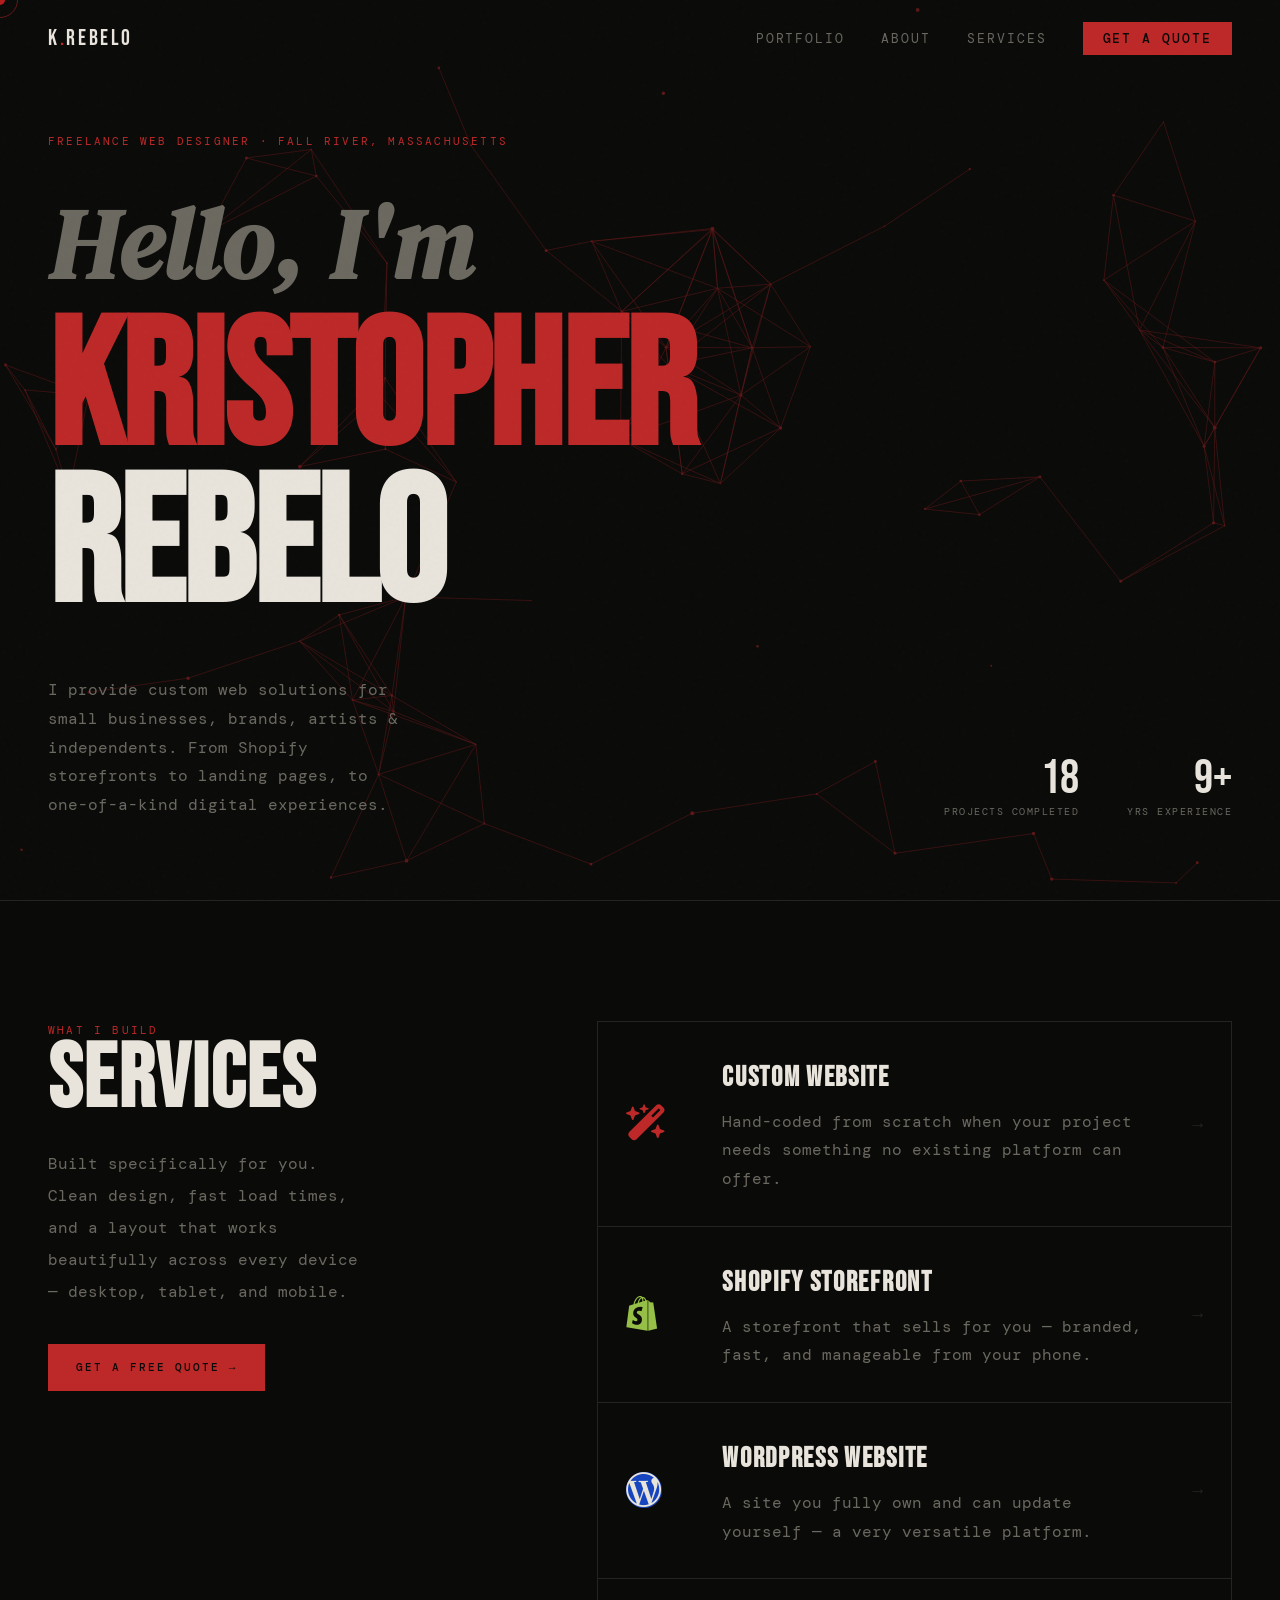
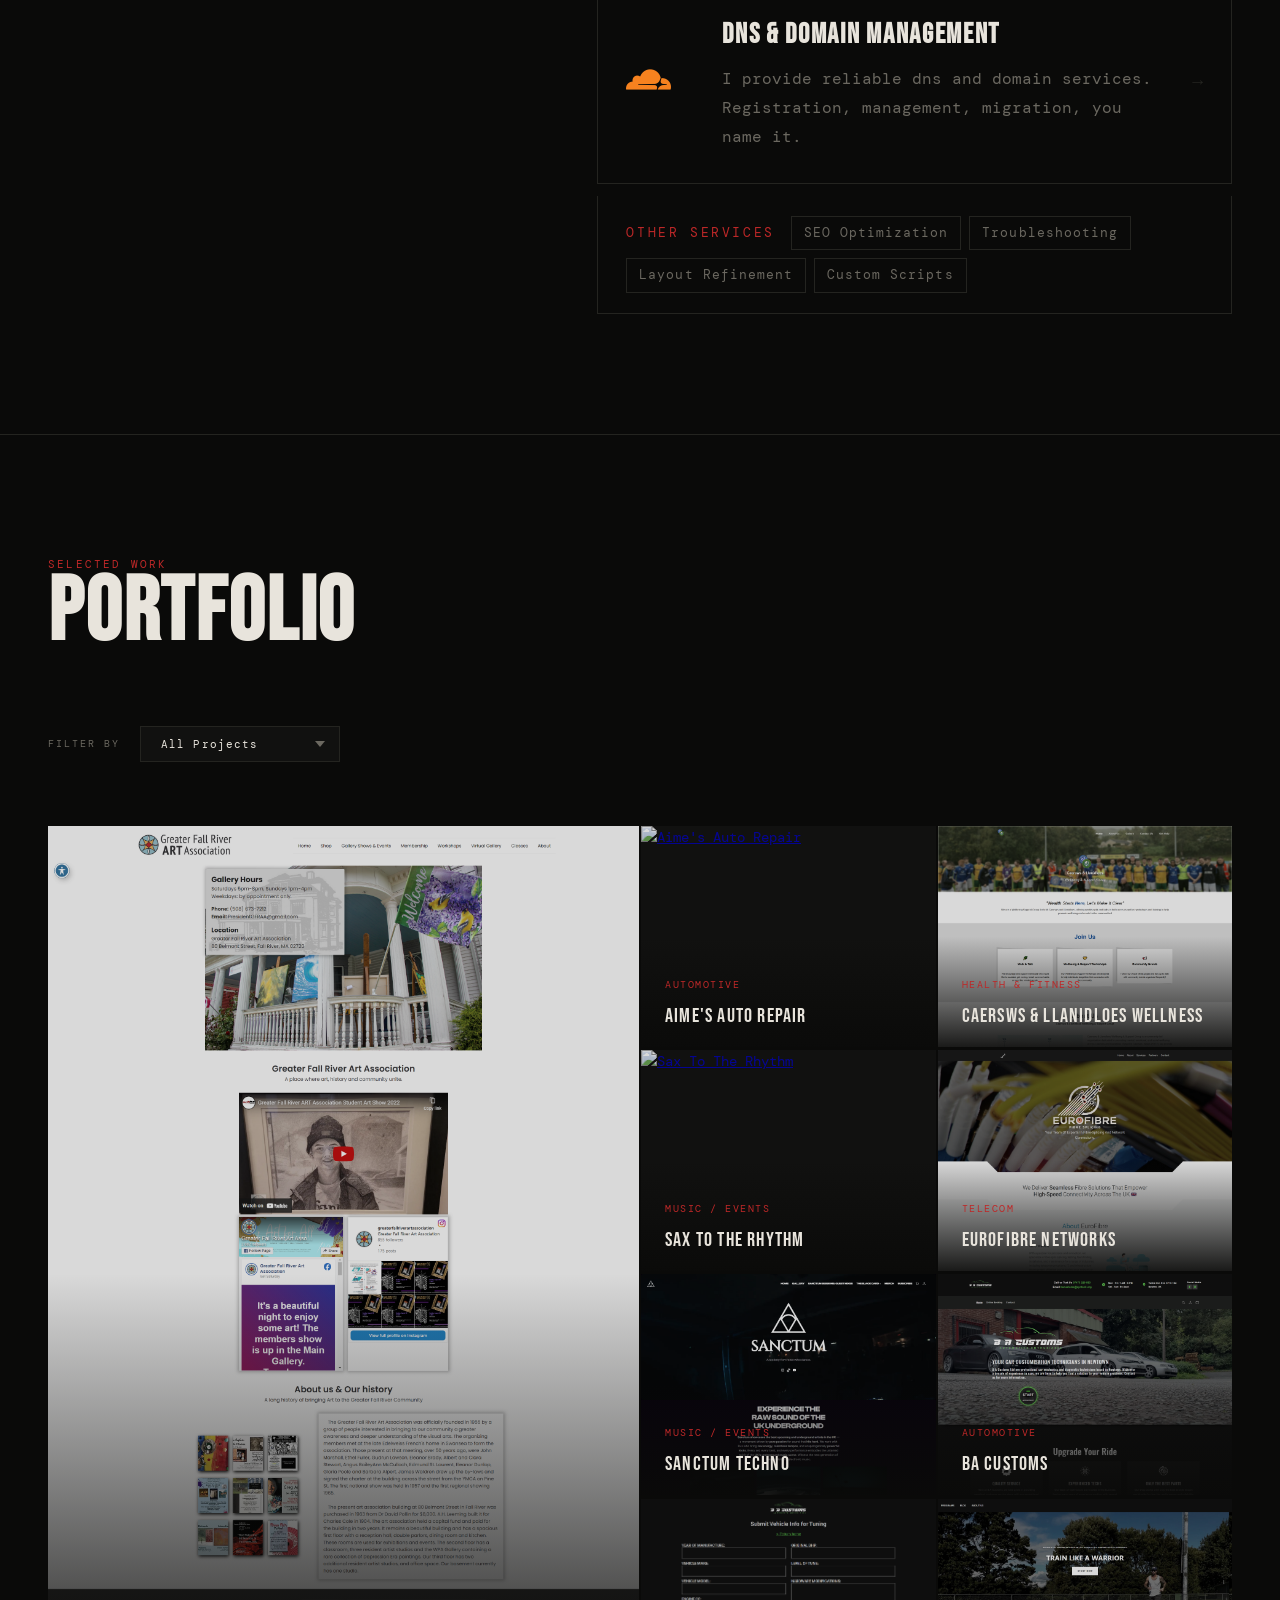
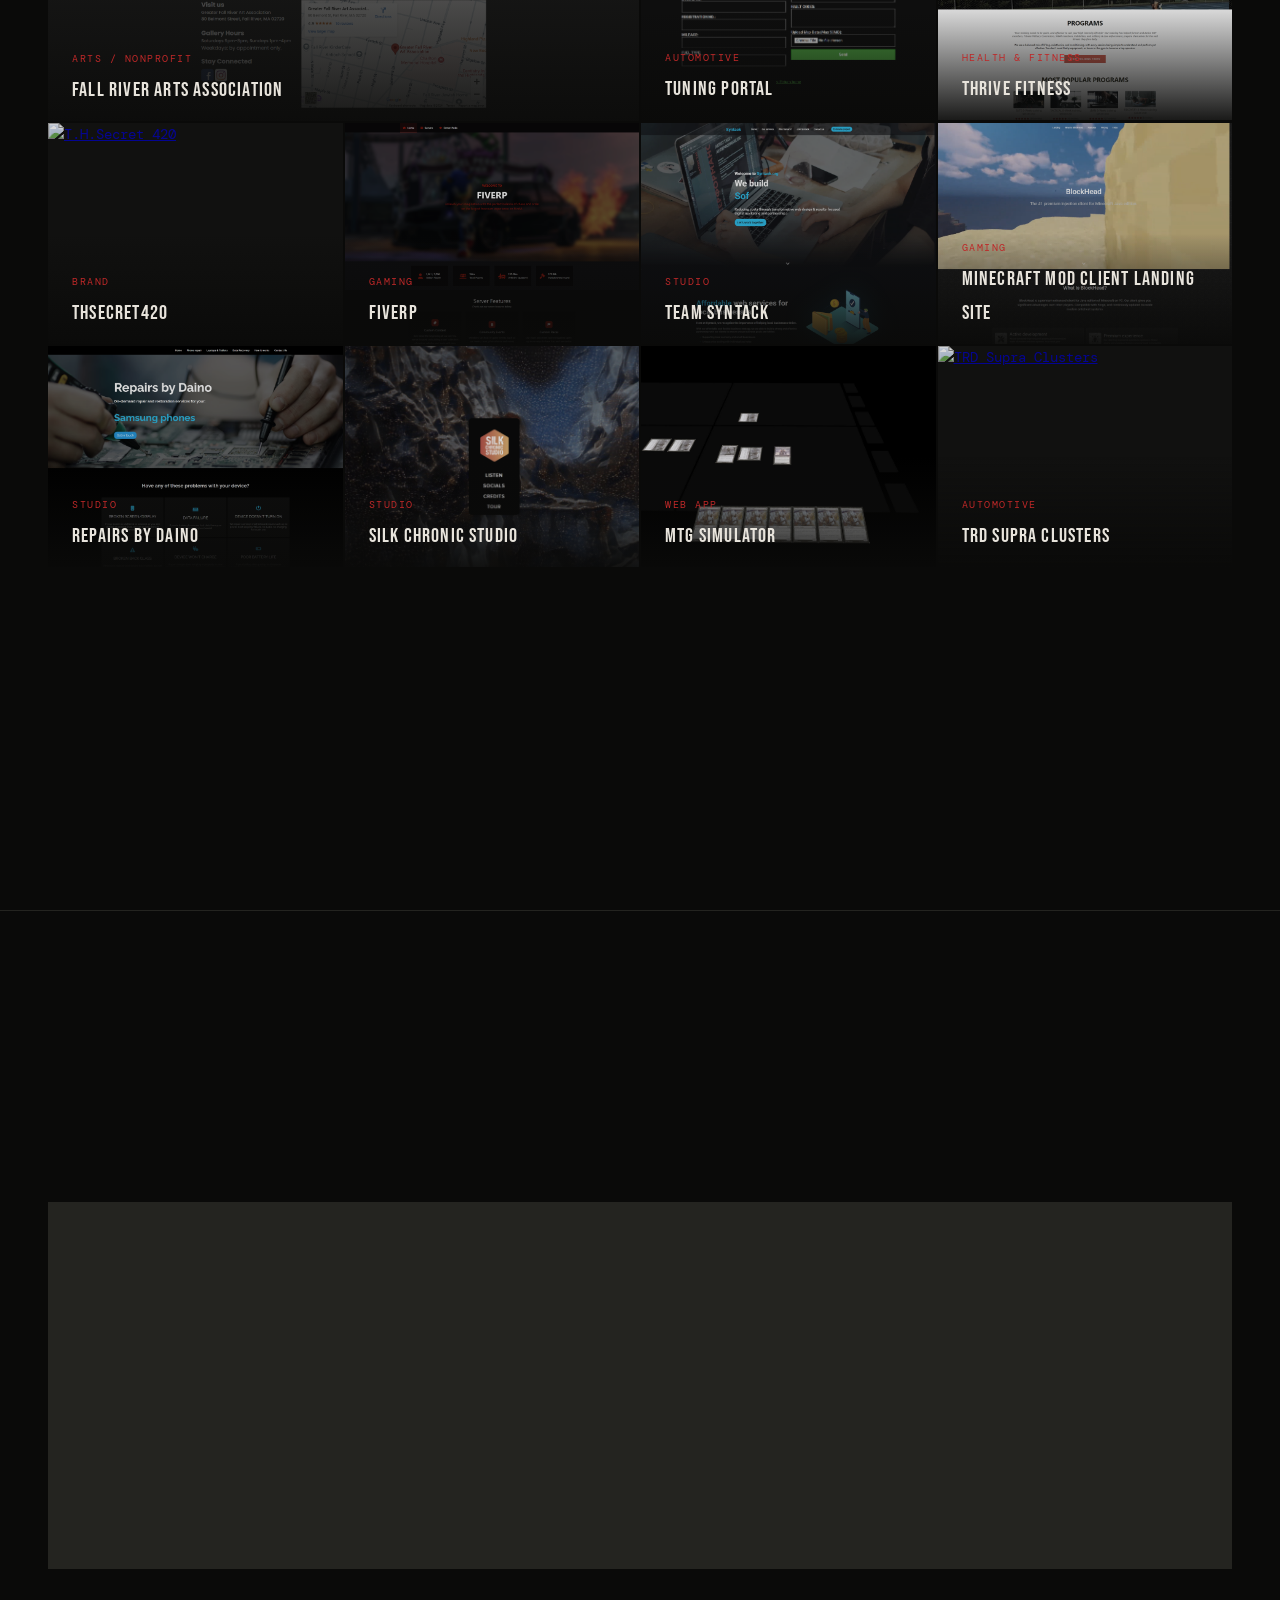
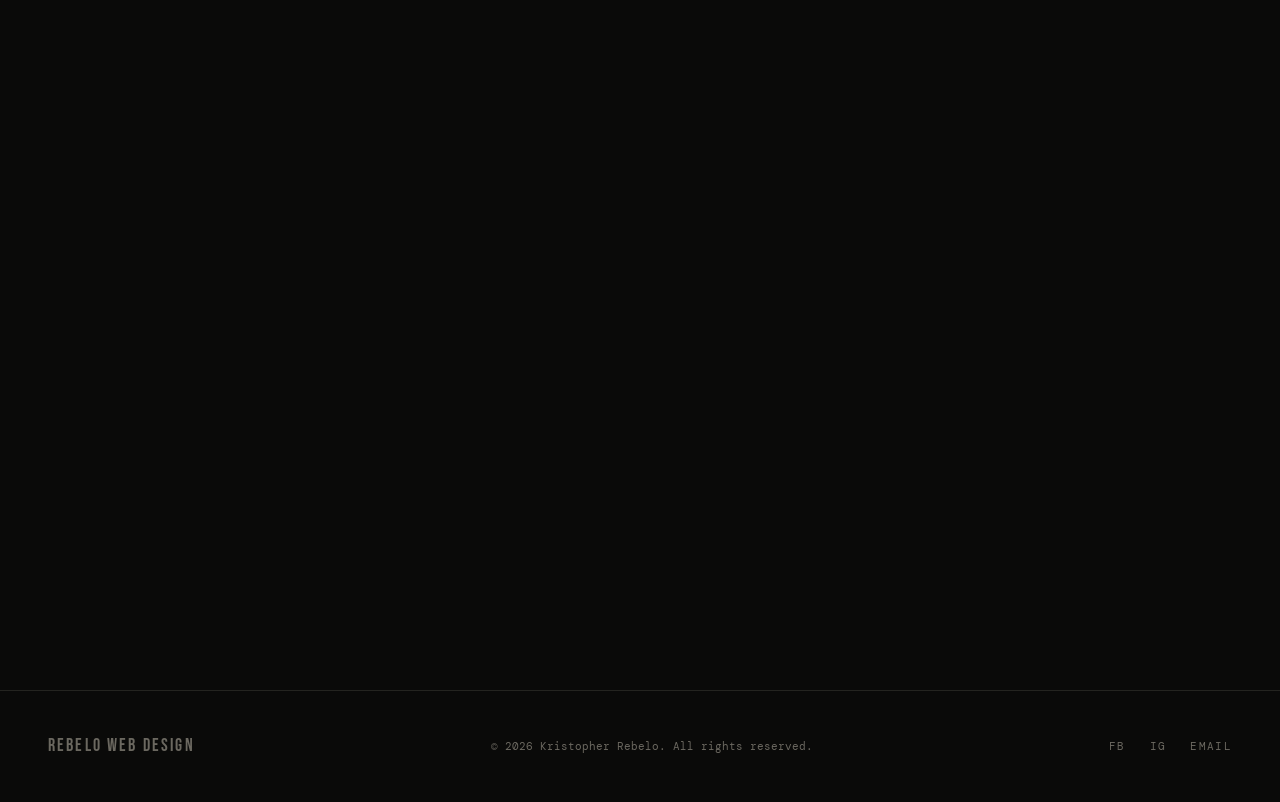
==== commit 272adaa8: "swap logo logo swap" ====
--- a/index.html
+++ b/index.html
@@ -549,7 +549,7 @@
                 <div class="location-city">FALL RIVER</div>
                 <div class="location-state">Massachusetts, USA</div>
                 <div style="display: flex;justify-content: center;">
-                    <img src="assets/media/fr.svg" style="filter: invert(1);width:100%;max-width: 300px;">
+                    <img src="assets/media/fr.jpg" style="width:100%;max-width: 300px;">
                 </div>
             </div>
         </div>
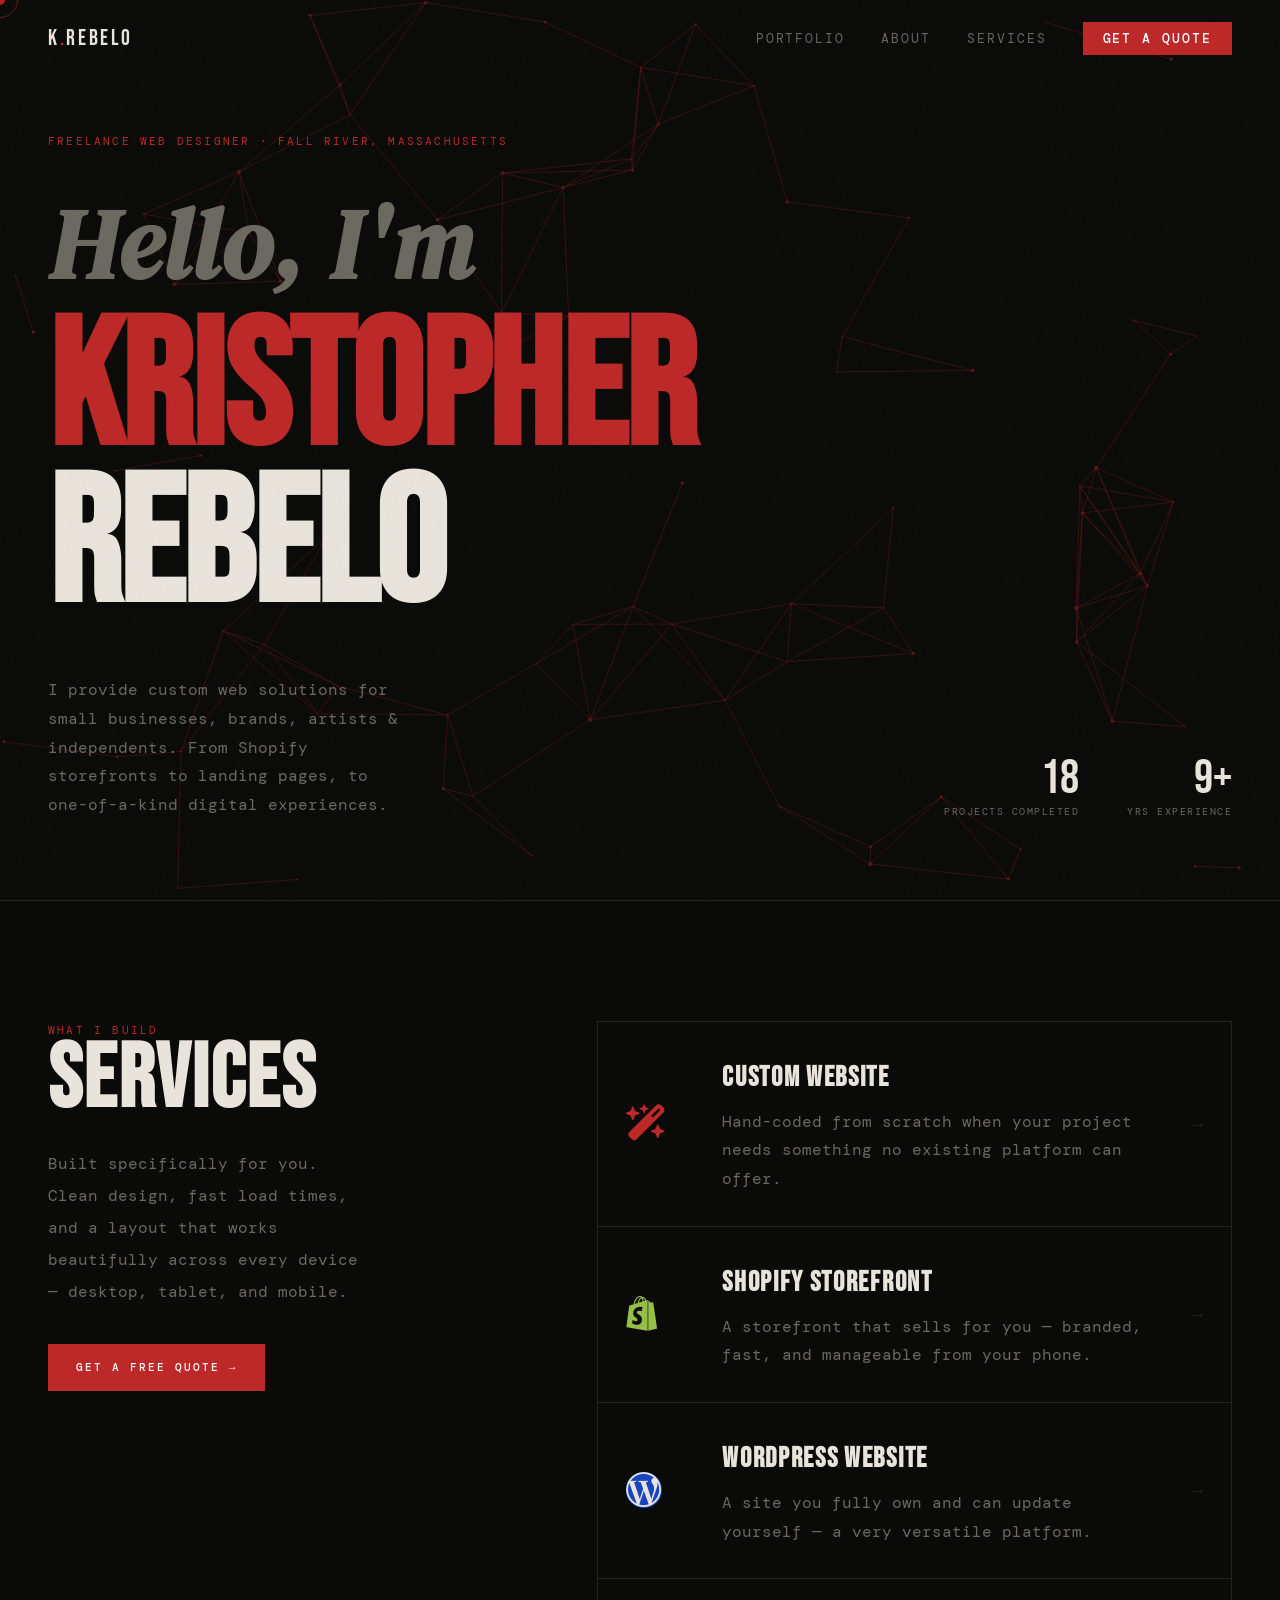
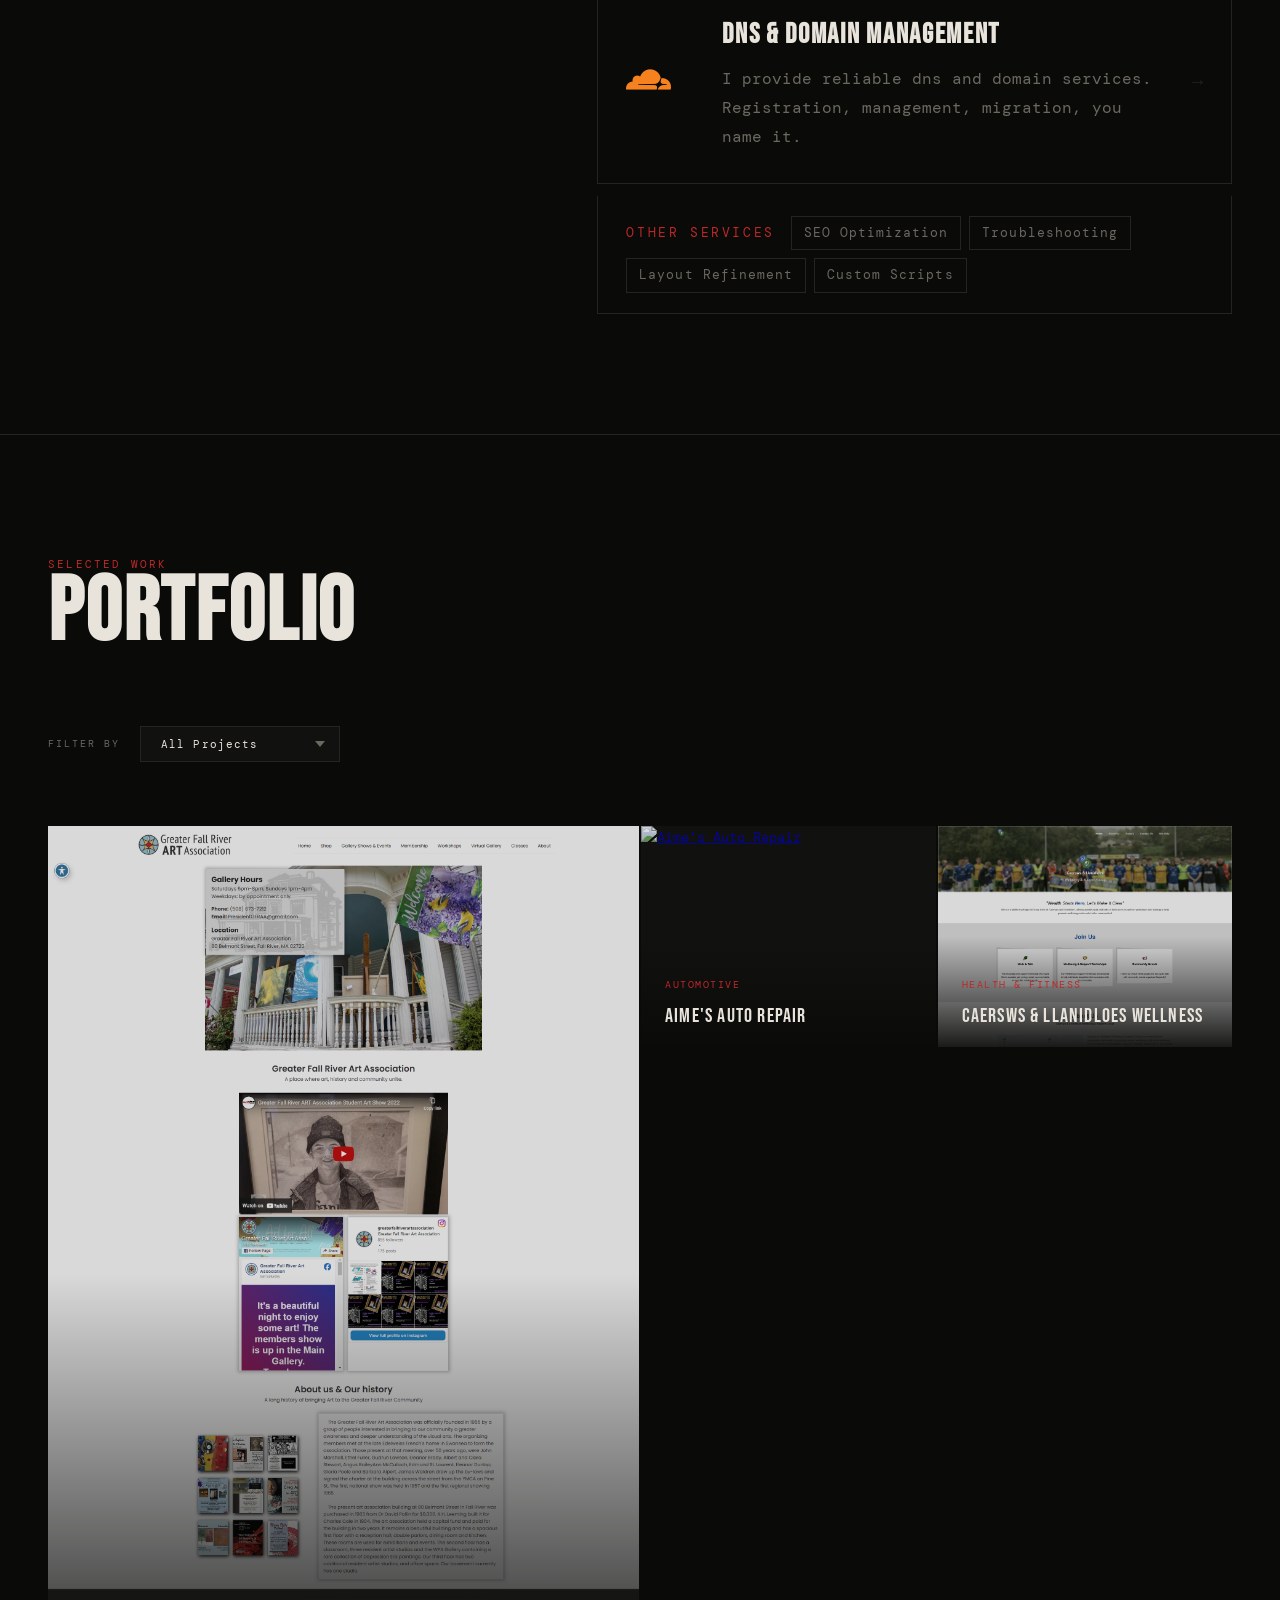
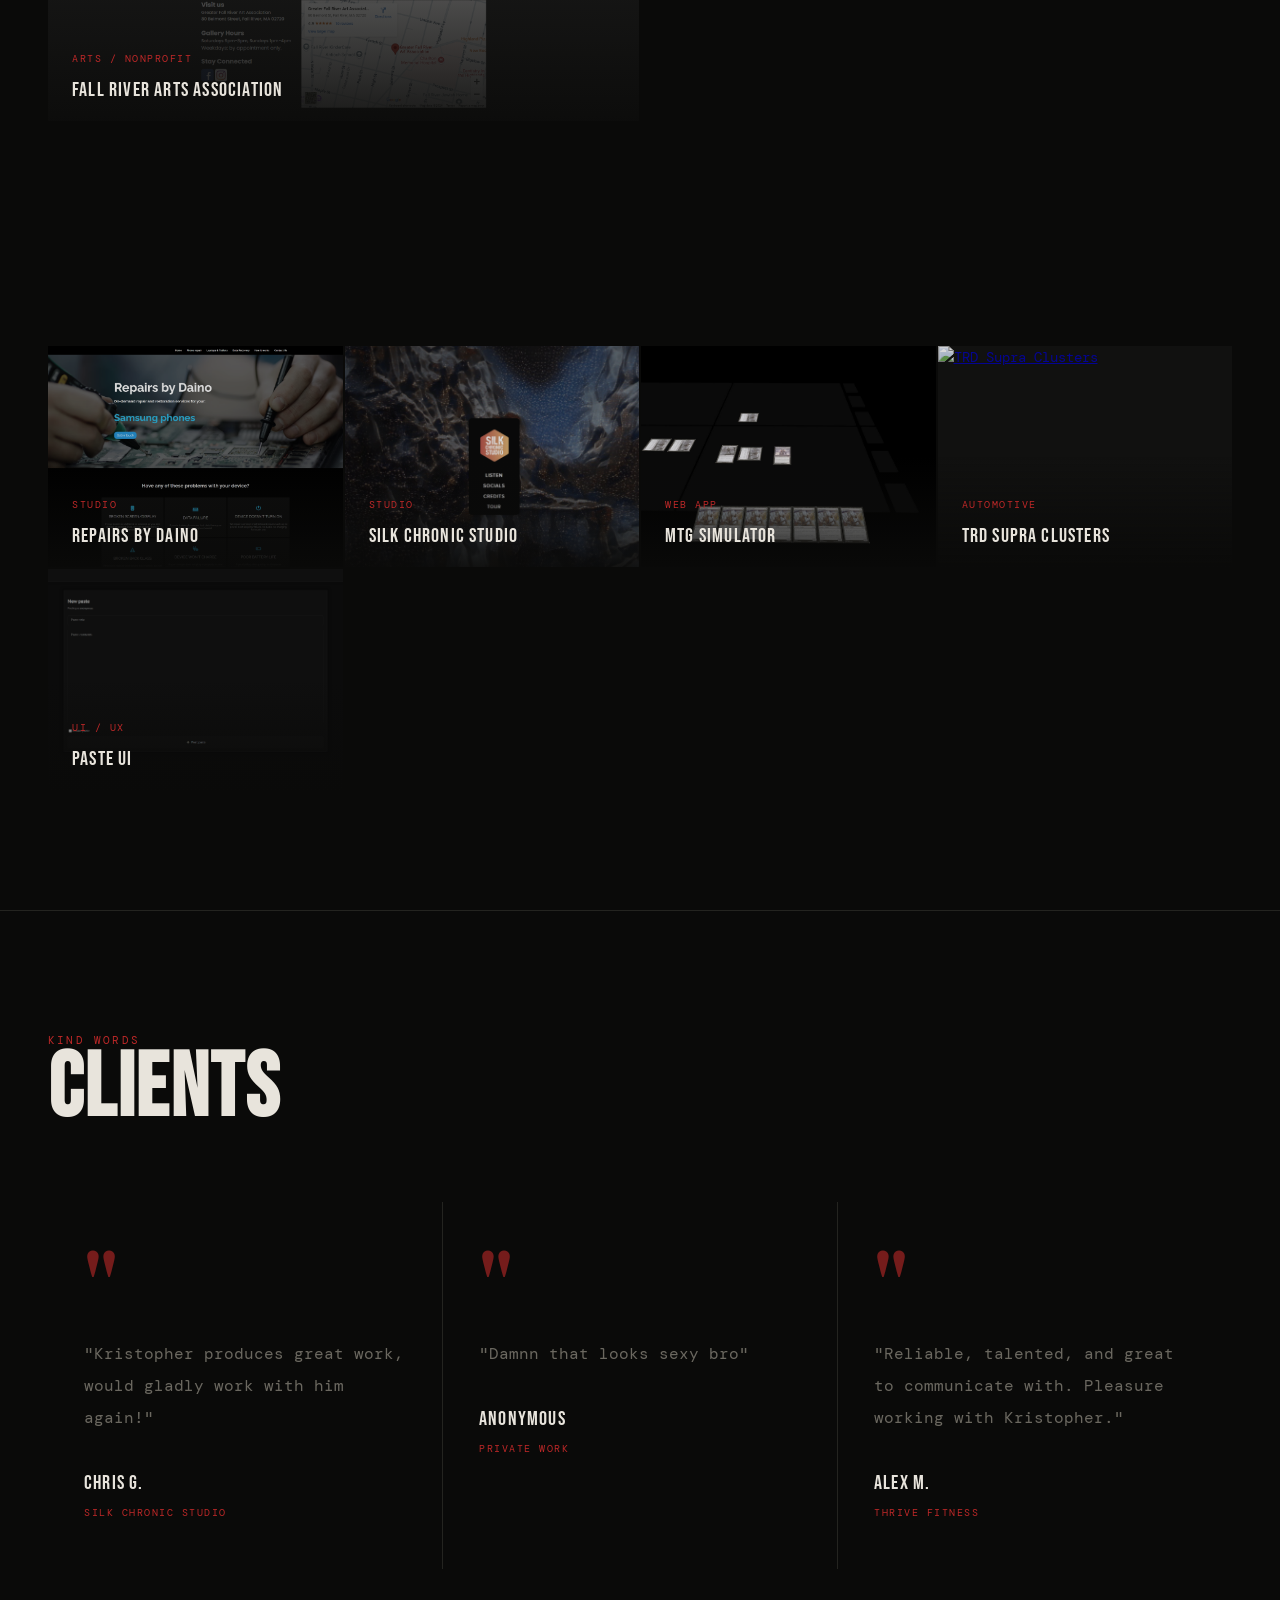
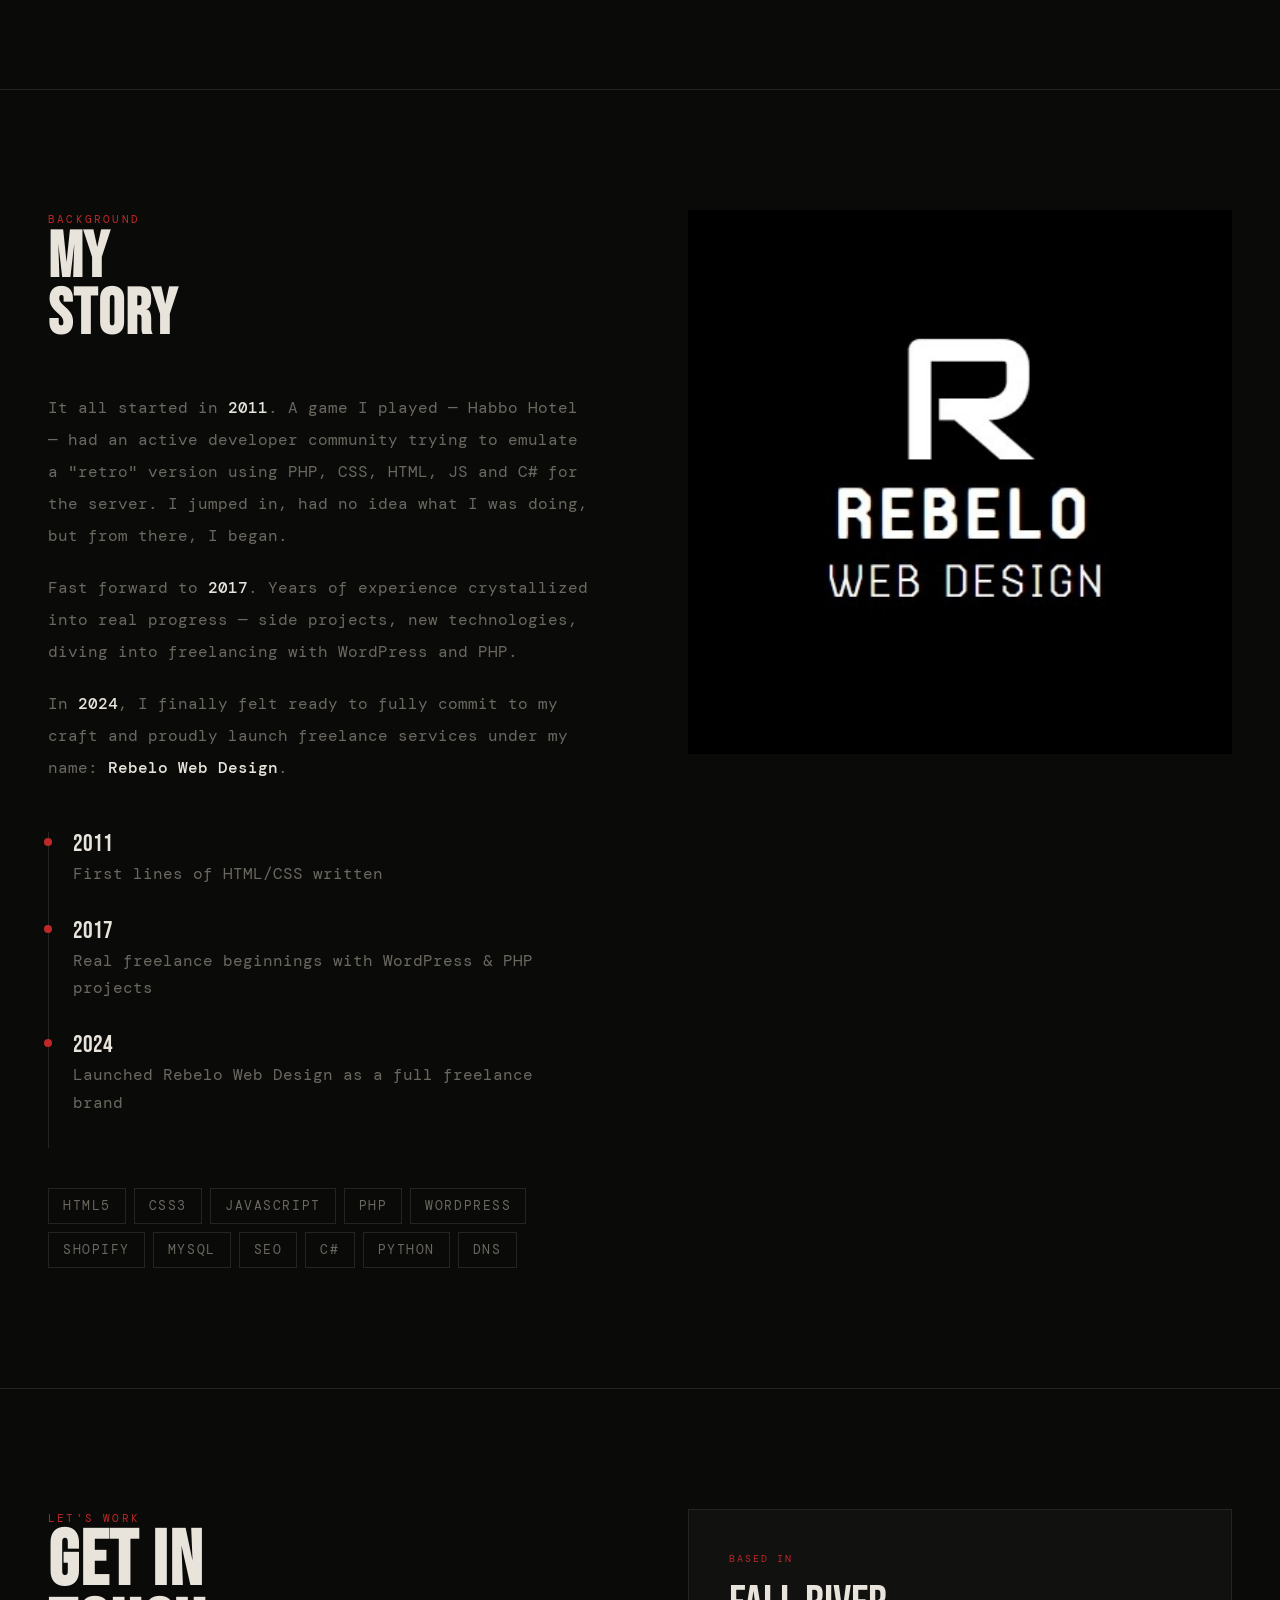
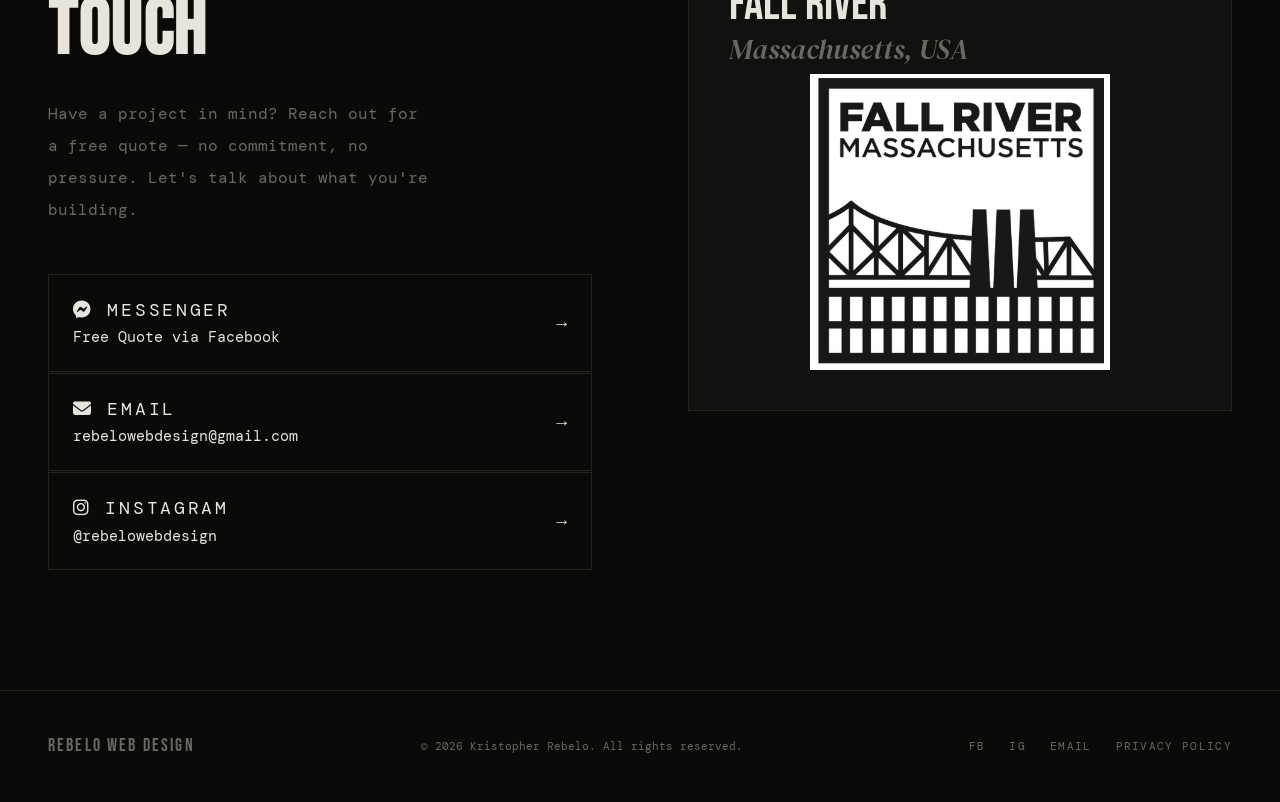
==== commit 55b4d4be: "implement privacy policy page" ====
--- a/index.html
+++ b/index.html
@@ -560,9 +560,11 @@
         <div class="footer-logo">REBELO WEB DESIGN</div>
         <div class="footer-copy">© 2026 Kristopher Rebelo. All rights reserved.</div>
         <ul class="footer-links">
+            
             <li><a href="https://www.facebook.com/profile.php?id=61565895423776" target="_blank">FB</a></li>
             <li><a href="https://www.instagram.com/rebelowebdesign" target="_blank">IG</a></li>
             <li><a href="mailto:rebelowebdesign@gmail.com">Email</a></li>
+            <li><a href="privacy.html">Privacy Policy</a></li>
         </ul>
     </footer>
 
--- a/assets/styles/main.css
+++ b/assets/styles/main.css
@@ -146,13 +146,13 @@
 
 .nav-cta {
     background: var(--accent) !important;
-    color: var(--bg) !important;
+    color: #fff !important;
     padding: 8px 20px !important;
     font-weight: 500 !important;
 }
 
 .nav-cta:hover {
-    background: var(--text) !important;
+    background: var(--text) !important; color: var(--bg) !important;
 }
 
 
@@ -346,14 +346,14 @@
   font-size: 11px;
   letter-spacing: 0.18em;
   text-transform: uppercase;
-  color: var(--bg);
+  color: #fff;
   background: var(--accent);
   padding: 14px 28px;
   text-decoration: none;
   font-weight: 500;
   transition: background 0.2s;
 }
-.services-cta:hover { background: var(--text); }
+.services-cta:hover { background: var(--text); color:var(--bg)}
 
 
 .services-list {
@@ -761,7 +761,7 @@
 }
 
 .contact-link-item:hover {
-    color: var(--bg);
+    color: var(--text);
     border-color: var(--accent);
 }
 
@@ -1014,6 +1014,9 @@
         display: none;
     }
 
+  .cursor, .cursor-ring { display: none !important; }
+  body { cursor: auto; }
+
 }
 
 @media (max-width: 580px) {
@@ -1029,6 +1032,7 @@
         flex-direction: column;
         gap: 20px;
     }
+
 }
 
 @media (hover: none) and (pointer: coarse) {
@@ -1062,7 +1066,7 @@
   cursor: pointer;
   outline: none;
   transition: border-color 0.2s;
-  background-image: url("data:image/svg+xml,%3Csvg xmlns='http://www.w3.org/2000/svg' width='10' height='6' viewBox='0 0 10 6'%3E%3Cpath d='M0 0l5 6 5-6z' fill='%236b6860'/%3E%3C/svg%3E");
+  background-image: url(../media/down.svg);
   background-repeat: no-repeat;
   background-position: right 14px center;
   padding-right: 36px;
@@ -1085,4 +1089,5 @@
 @media (max-width: 900px) {
   .portfolio-filter { flex-direction: column; align-items: flex-start; gap: 10px; }
   #portfolioFilter { min-width: 100%; }
-}+}
+
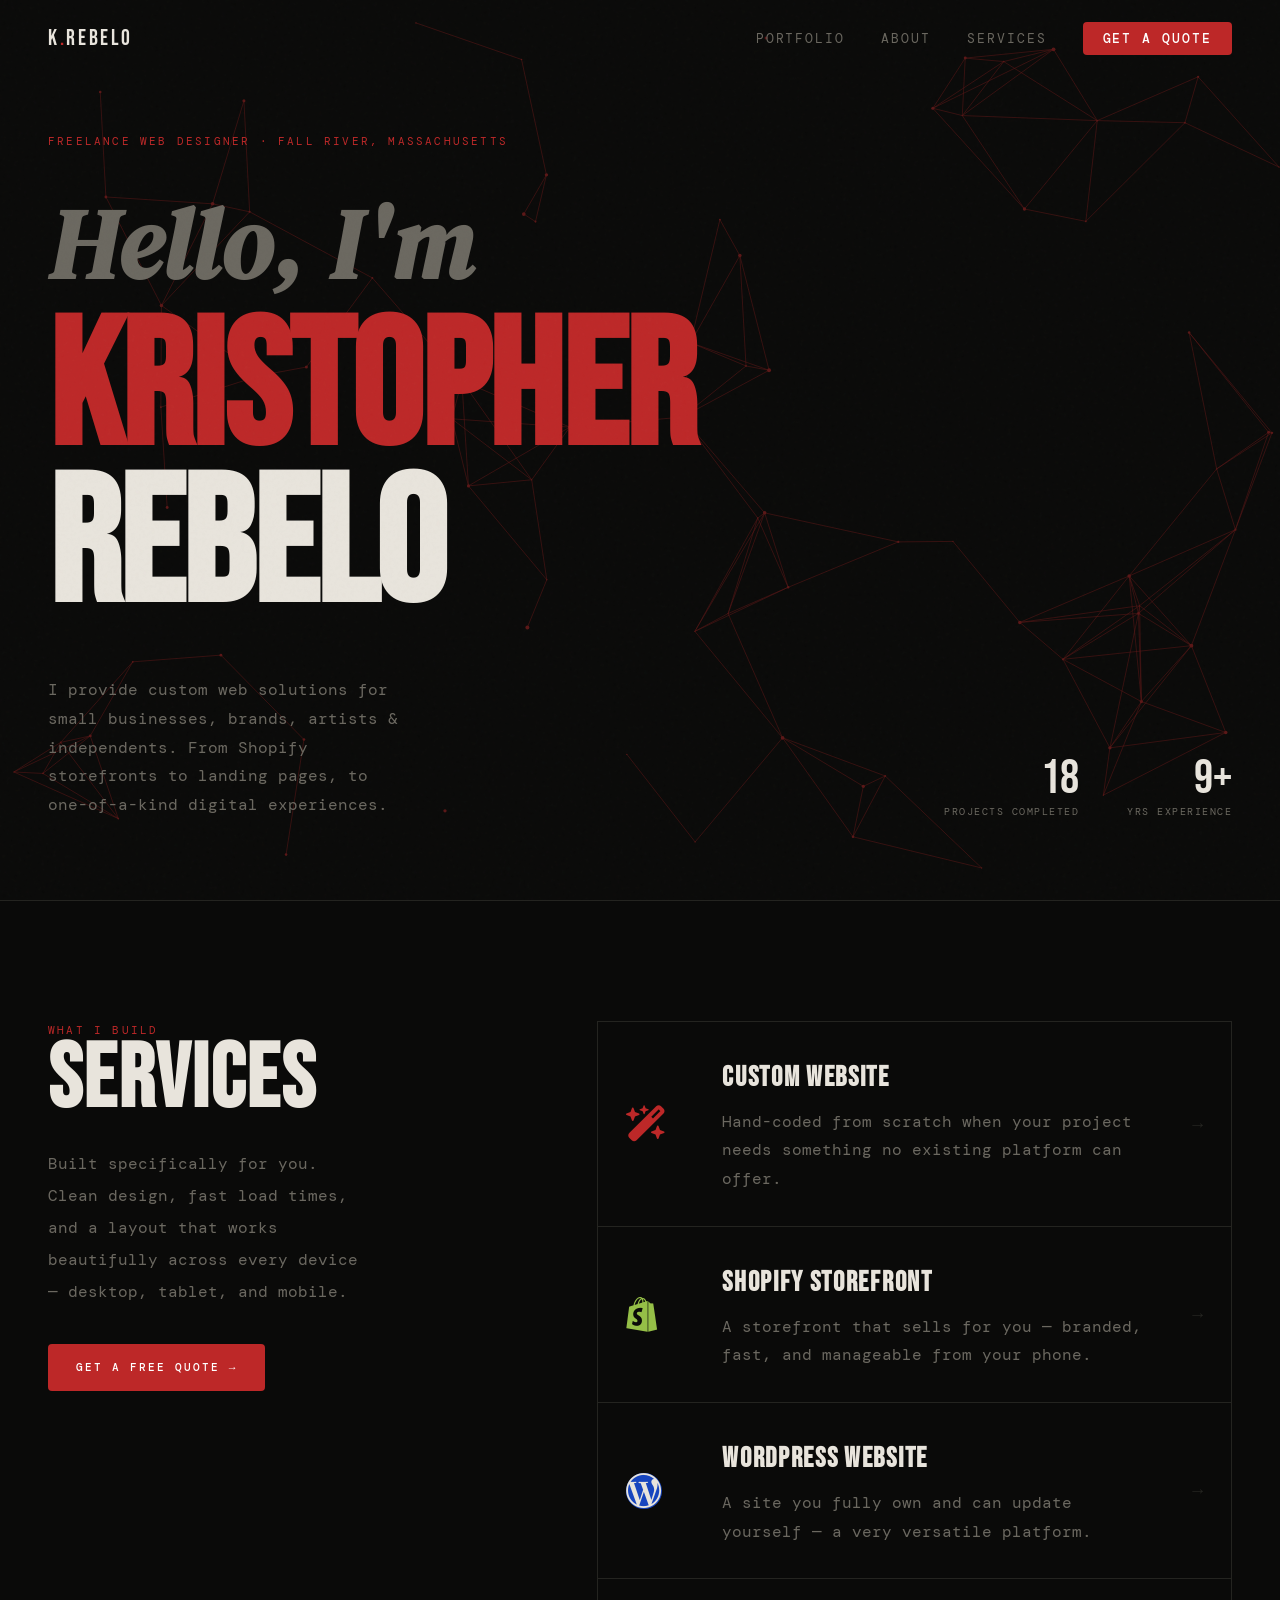
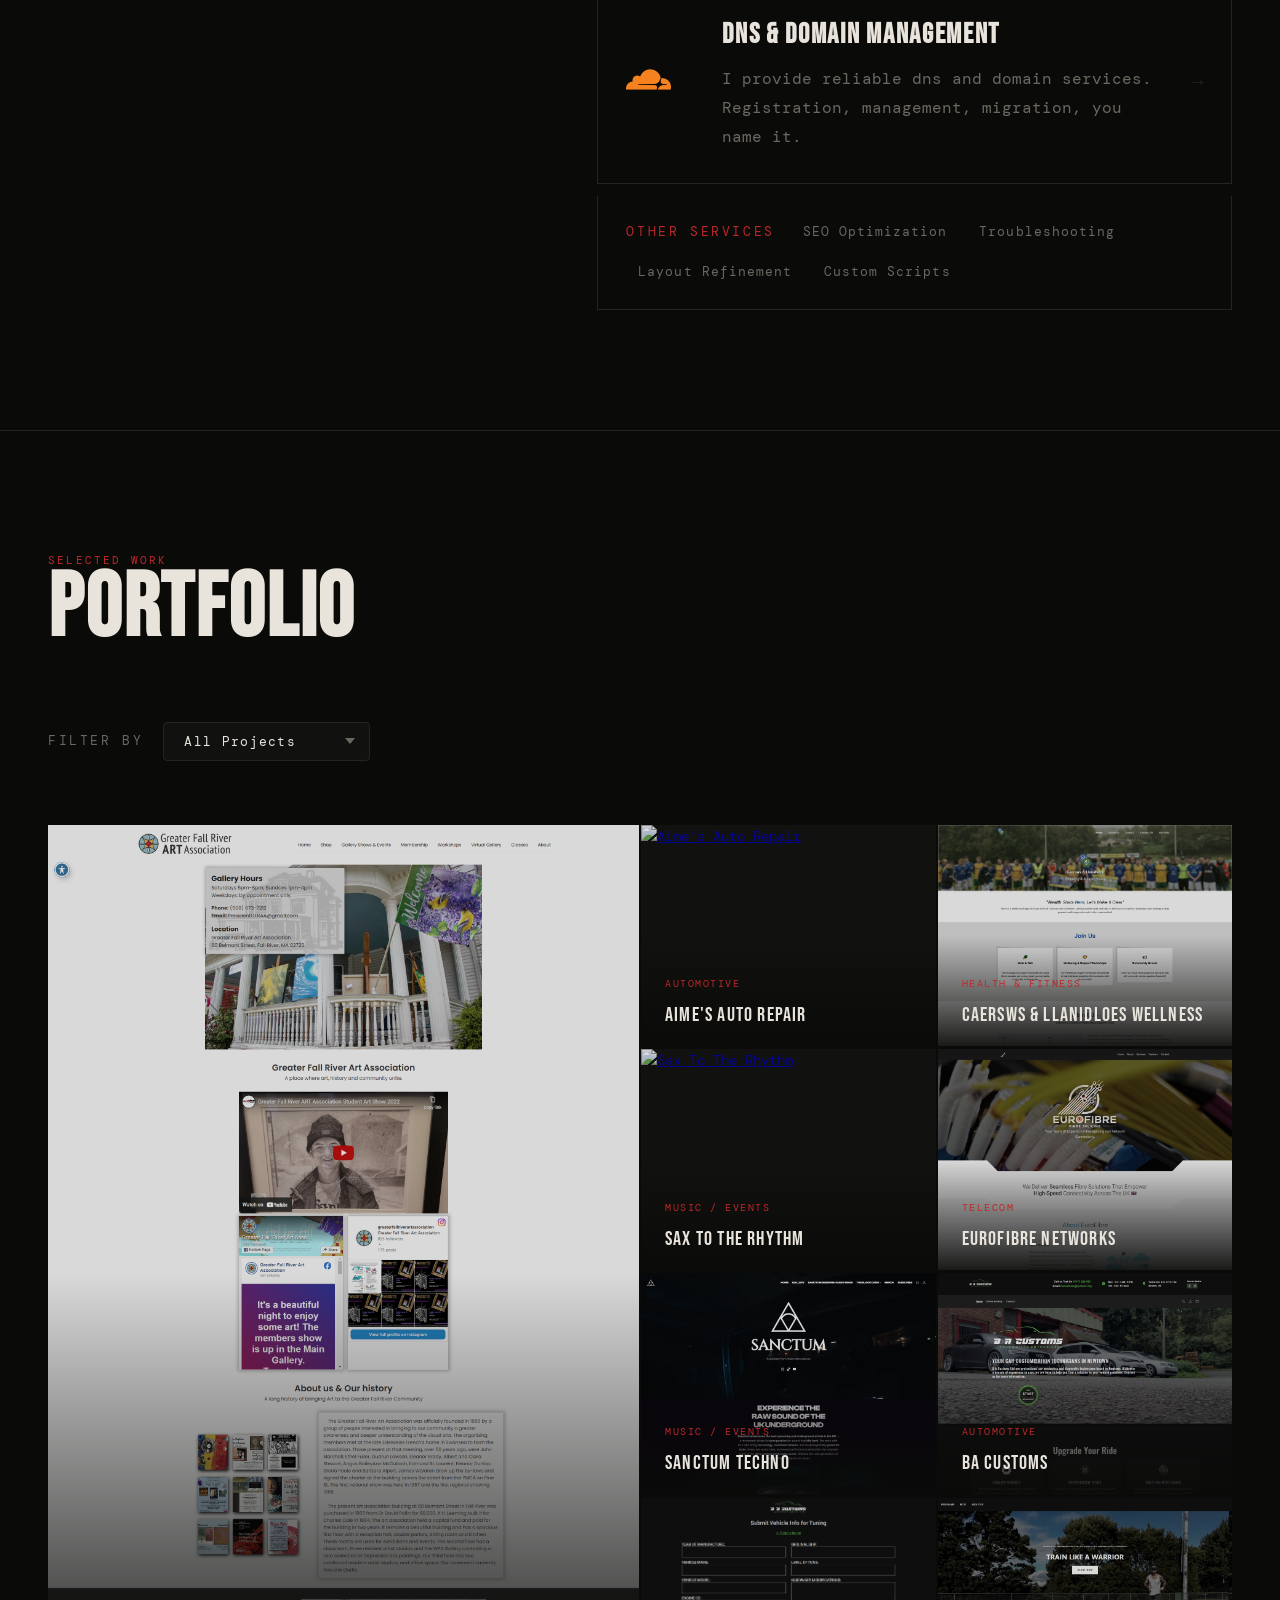
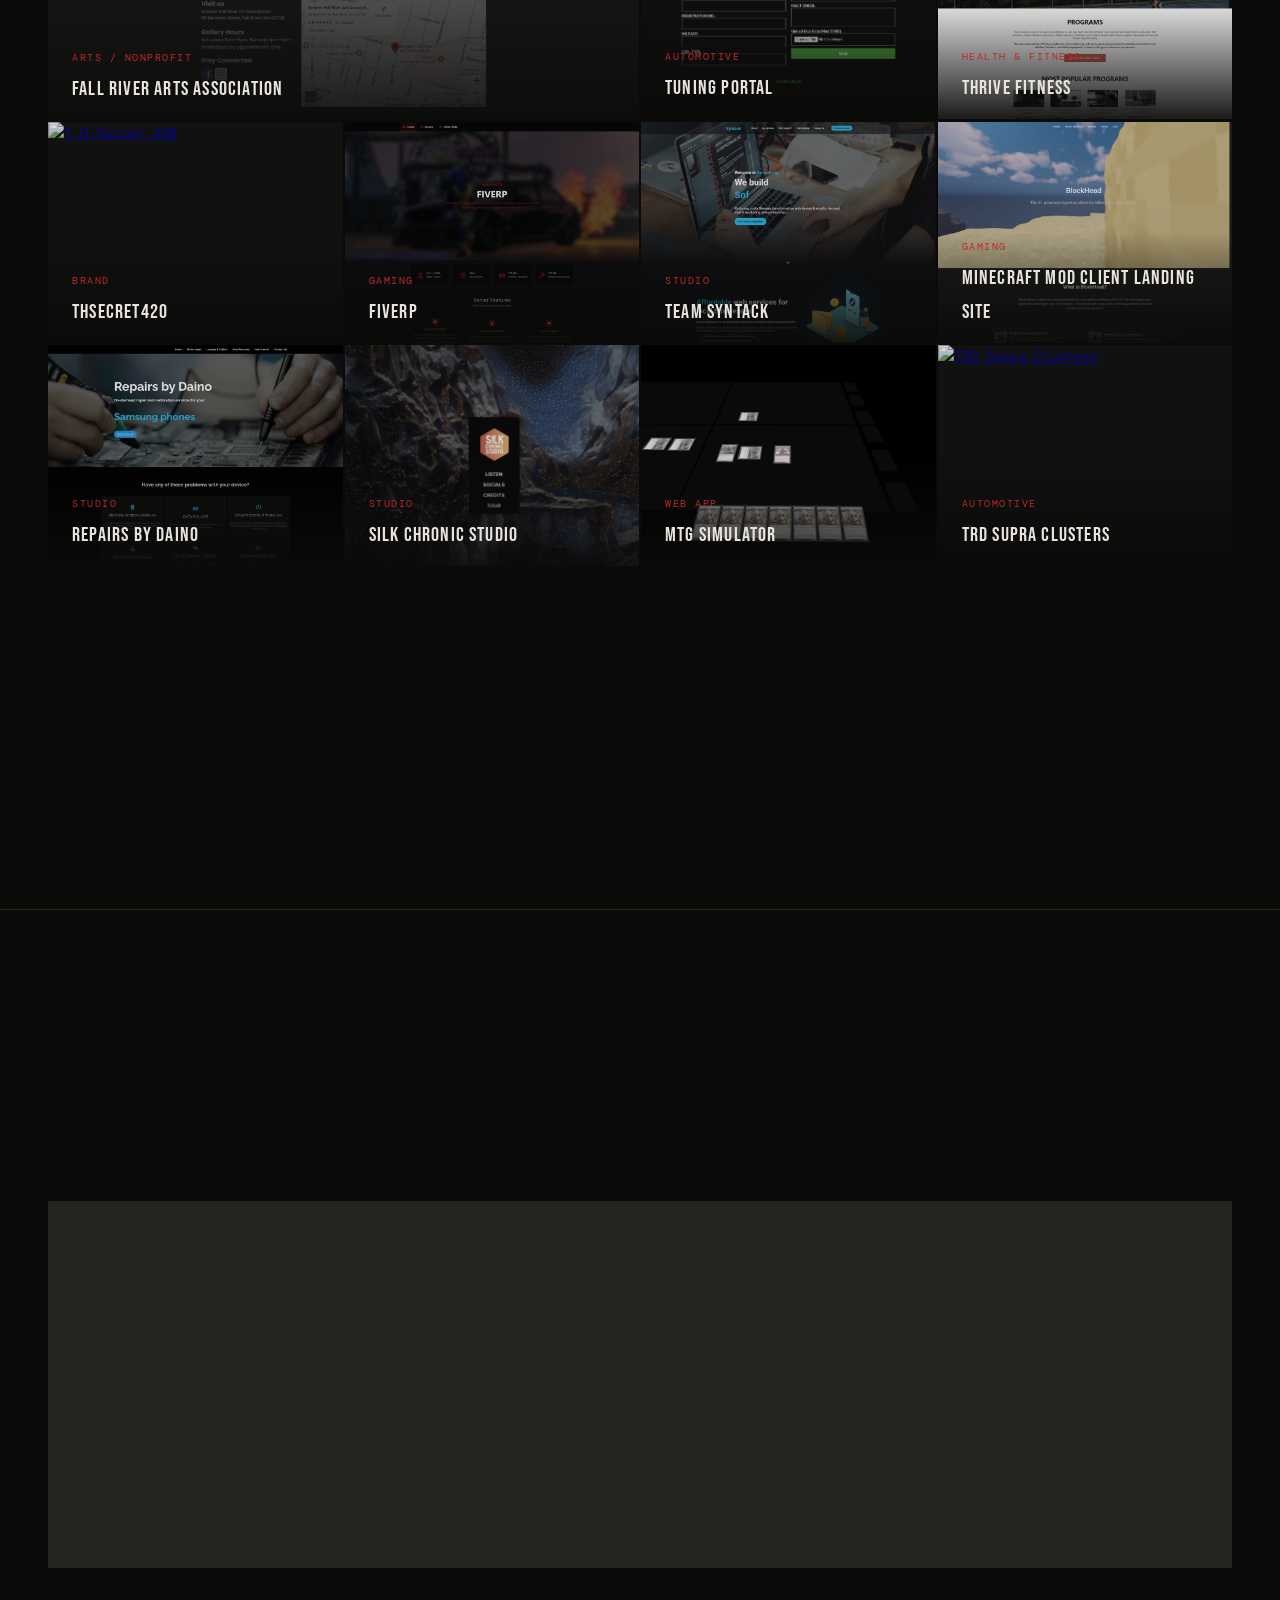
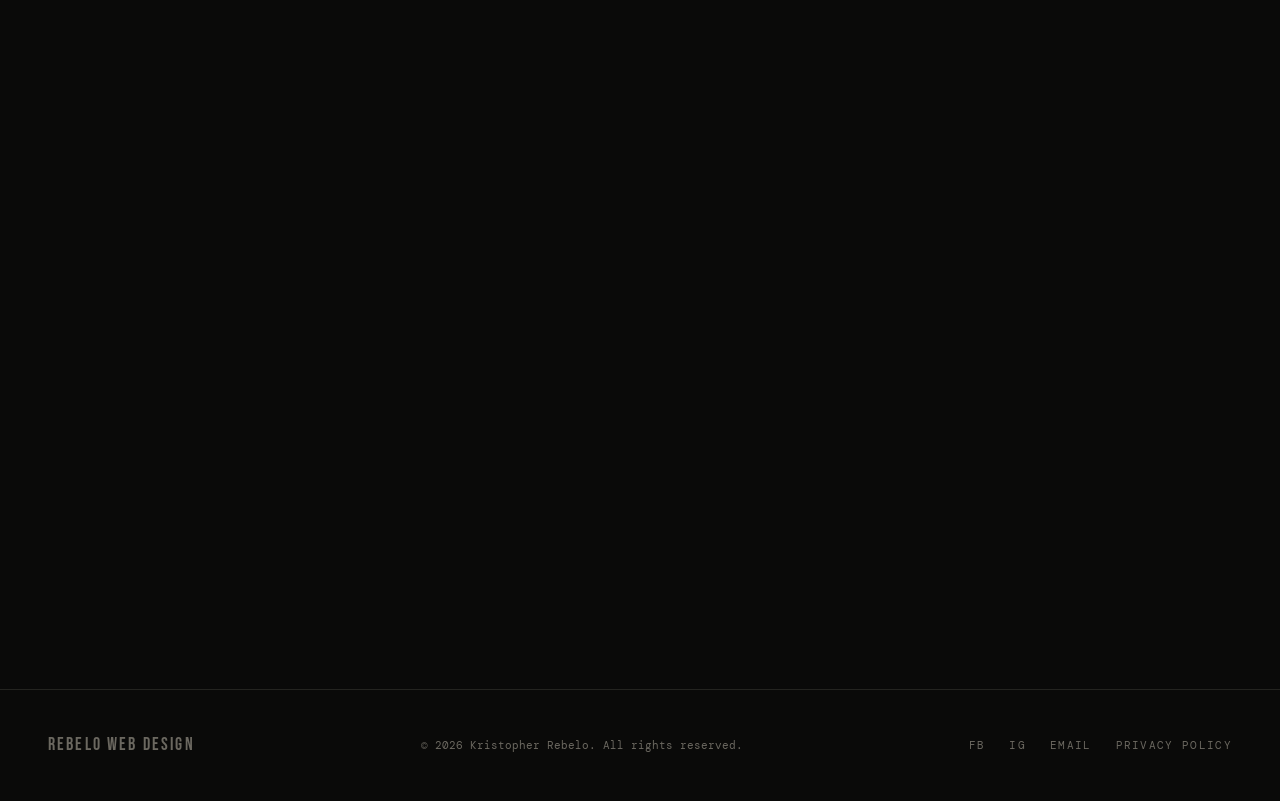
==== commit 53ca093b: "tweaks" ====
--- a/index.html
+++ b/index.html
@@ -45,12 +45,6 @@
 </head>
 
 <body>
-
-
-    <div class="cursor" id="cursor"></div>
-    <div class="cursor-ring" id="cursorRing"></div>
-
-
     <div class="mobile-menu" id="mobileMenu">
         <button class="mobile-close" id="mobileClose">✕</button>
         <a href="#hero" onclick="closeMobileMenu()">Home</a>
@@ -121,7 +115,7 @@
                     <div class="services-list-item reveal">
                         <div class="sli-left">
 
-                            <span class="sli-icon"><i style="color:var(--accent)"
+                            <span class="sli-icon"><i id="spin" style="color:var(--accent)"
                                     class="fa-solid fa-wand-magic-sparkles"></i></span>
                         </div>
                         <div class="sli-body">
@@ -135,7 +129,7 @@
                     <div class="services-list-item reveal" style="transition-delay:0.1s">
                         <div class="sli-left">
 
-                            <span class="sli-icon"><i style="color:#95bf47" class="fa-brands fa-shopify"></i></span>
+                            <span class="sli-icon"><i id="spin" style="color:#95bf47" class="fa-brands fa-shopify"></i></span>
                         </div>
                         <div class="sli-body">
                             <h3 class="sli-name">Shopify Storefront</h3>
@@ -149,7 +143,7 @@
                     <div class="services-list-item reveal" style="transition-delay:0.2s">
                         <div class="sli-left">
 
-                            <span class="sli-icon"><i style="background-color: #1745bf;border-radius: 50%;"
+                            <span class="sli-icon"><i id="spin" style="background-color: #1745bf;border-radius: 50%;"
                                     class="fa-brands fa-wordpress-simple"></i></span>
                         </div>
                         <div class="sli-body">
@@ -163,7 +157,7 @@
                     <div class="services-list-item reveal" style="transition-delay:0.3s">
                         <div class="sli-left">
 
-                            <span class="sli-icon"><i style="color:#f6821f" class="fa-brands fa-cloudflare"></i></span>
+                            <span class="sli-icon"><i id="spin" style="color:#f6821f" class="fa-brands fa-cloudflare"></i></span>
                         </div>
                         <div class="sli-body">
                             <h3 class="sli-name">DNS & Domain Management</h3>
@@ -549,7 +543,7 @@
                 <div class="location-city">FALL RIVER</div>
                 <div class="location-state">Massachusetts, USA</div>
                 <div style="display: flex;justify-content: center;">
-                    <img src="assets/media/fr.jpg" style="width:100%;max-width: 300px;">
+                    <img src="assets/media/fr.jpg" style="width:100%;max-width: 300px;border-radius: 4px;">
                 </div>
             </div>
         </div>
--- a/assets/styles/main.css
+++ b/assets/styles/main.css
@@ -48,39 +48,8 @@
     font-size: 14px;
     line-height: 1.7;
     overflow-x: hidden;
-    cursor: none;
-}
-
-
-.cursor {
-    position: fixed;
-    width: 10px;
-    height: 10px;
-    background: var(--accent);
-    border-radius: 50%;
-    pointer-events: none;
-    z-index: 9999;
-    transform: translate(-50%, -50%);
-    transition: transform 0.08s ease, width 0.2s ease, height 0.2s ease, background 0.2s ease;
-    mix-blend-mode: difference;
-}
-
-.cursor-ring {
-    position: fixed;
-    width: 36px;
-    height: 36px;
-    border: 1px solid var(--accent);
-    border-radius: 50%;
-    pointer-events: none;
-    z-index: 9998;
-    transform: translate(-50%, -50%);
-    transition: transform 0.18s ease, width 0.2s ease, height 0.2s ease, opacity 0.2s ease;
-    opacity: 0.5;
-}
-
-body:hover .cursor {
-    opacity: 1;
-}
+}
+
 
 body::before {
     content: '';
@@ -149,6 +118,7 @@
     color: #fff !important;
     padding: 8px 20px !important;
     font-weight: 500 !important;
+    border-radius: 4px;
 }
 
 .nav-cta:hover {
@@ -352,6 +322,7 @@
   text-decoration: none;
   font-weight: 500;
   transition: background 0.2s;
+  border-radius: 4px;
 }
 .services-cta:hover { background: var(--text); color:var(--bg)}
 
@@ -360,6 +331,7 @@
   display: flex;
   flex-direction: column;
   border: 1px solid var(--border);
+  
 }
 .services-list-item {
   display: grid;
@@ -428,7 +400,6 @@
   font-size: 13px;
   letter-spacing: 0.08em;
   color: var(--muted);
-  border: 1px solid var(--border);
   padding: 5px 12px;
   transition: color 0.2s, border-color 0.2s;
 }
@@ -546,6 +517,7 @@
     font-size: 14px;
     color: var(--bg);
     font-weight: bold;
+    border-radius: 4px;
 }
 
 .portfolio-item:hover .portfolio-link-icon {
@@ -560,6 +532,7 @@
     display: flex;
     align-items: center;
     justify-content: center;
+    
 }
 
 .portfolio-filler::after {
@@ -603,7 +576,7 @@
   }
   .about-photo-frame img {
     width: 100%; 
-    
+    border-radius: 18px;
   }
 
   .skills-row {
@@ -618,6 +591,7 @@
     padding: 6px 14px;
     color: var(--muted);
     transition: border-color 0.2s, color 0.2s;
+    border-radius: 4px;
   }
   .skill-pill:hover { border-color: var(--accent); color: var(--accent); }
   .timeline {
@@ -1014,9 +988,6 @@
         display: none;
     }
 
-  .cursor, .cursor-ring { display: none !important; }
-  body { cursor: auto; }
-
 }
 
 @media (max-width: 580px) {
@@ -1035,10 +1006,6 @@
 
 }
 
-@media (hover: none) and (pointer: coarse) {
-  .cursor, .cursor-ring { display: none !important; }
-  body { cursor: auto; }
-}
 
 .portfolio-filter {
   display: flex;
@@ -1047,7 +1014,7 @@
   margin-bottom: 24px;
 }
 .portfolio-filter-label {
-  font-size: 10px;
+  font-size: 13px;
   letter-spacing: 0.2em;
   text-transform: uppercase;
   color: var(--muted);
@@ -1059,7 +1026,7 @@
   border: 1px solid var(--border);
   padding: 10px 20px;
   font-family: var(--font-mono);
-  font-size: 11px;
+  font-size: 13px;
   letter-spacing: 0.1em;
   appearance: none;
   -webkit-appearance: none;
@@ -1071,6 +1038,7 @@
   background-position: right 14px center;
   padding-right: 36px;
   min-width: 200px;
+  border-radius: 4px;
 }
 #portfolioFilter:hover,
 #portfolioFilter:focus {
@@ -1091,3 +1059,19 @@
   #portfolioFilter { min-width: 100%; }
 }
 
+#spin {
+    display: block;
+    margin: 0 auto;
+    animation: spinCoin 7.77s linear infinite;
+    transform-style: preserve-3d;
+}
+
+@keyframes spinCoin {
+    0% {
+        transform: rotateY(0deg);
+    }
+
+    100% {
+        transform: rotateY(360deg);
+    }
+}
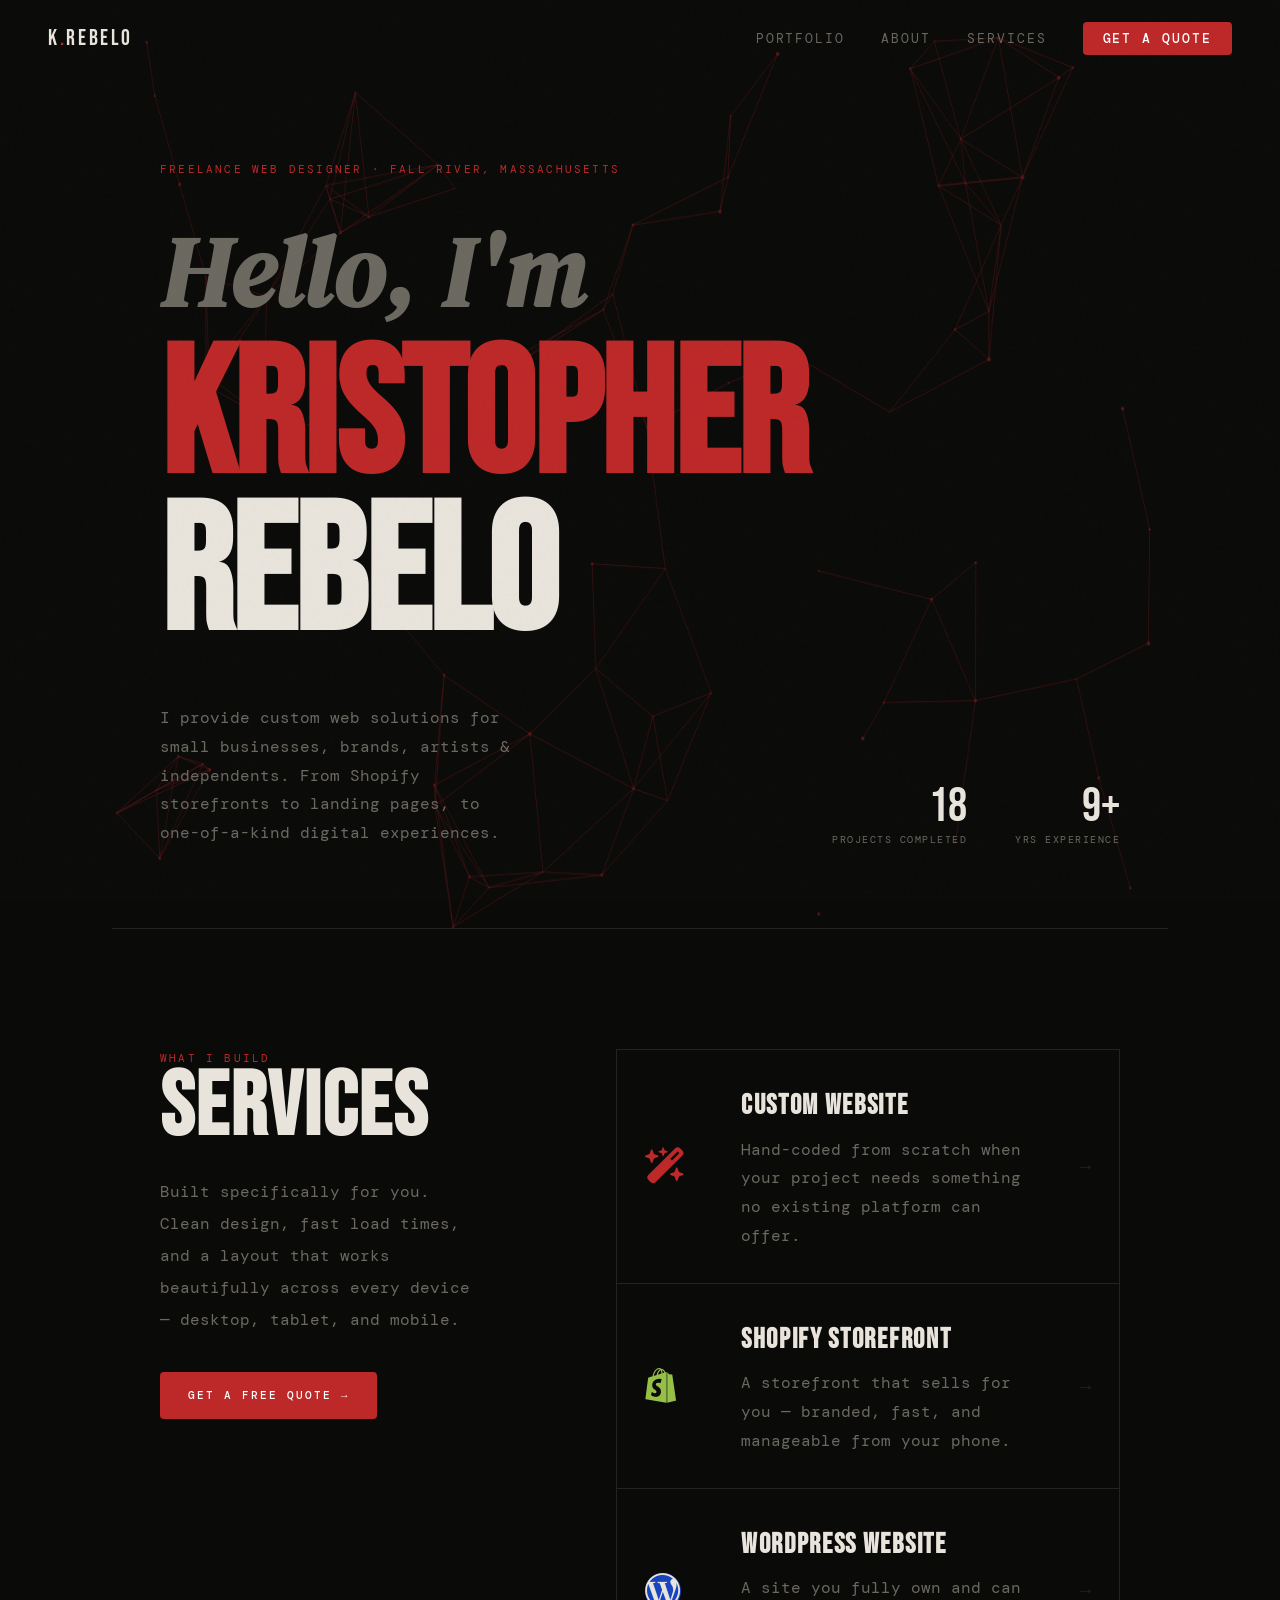
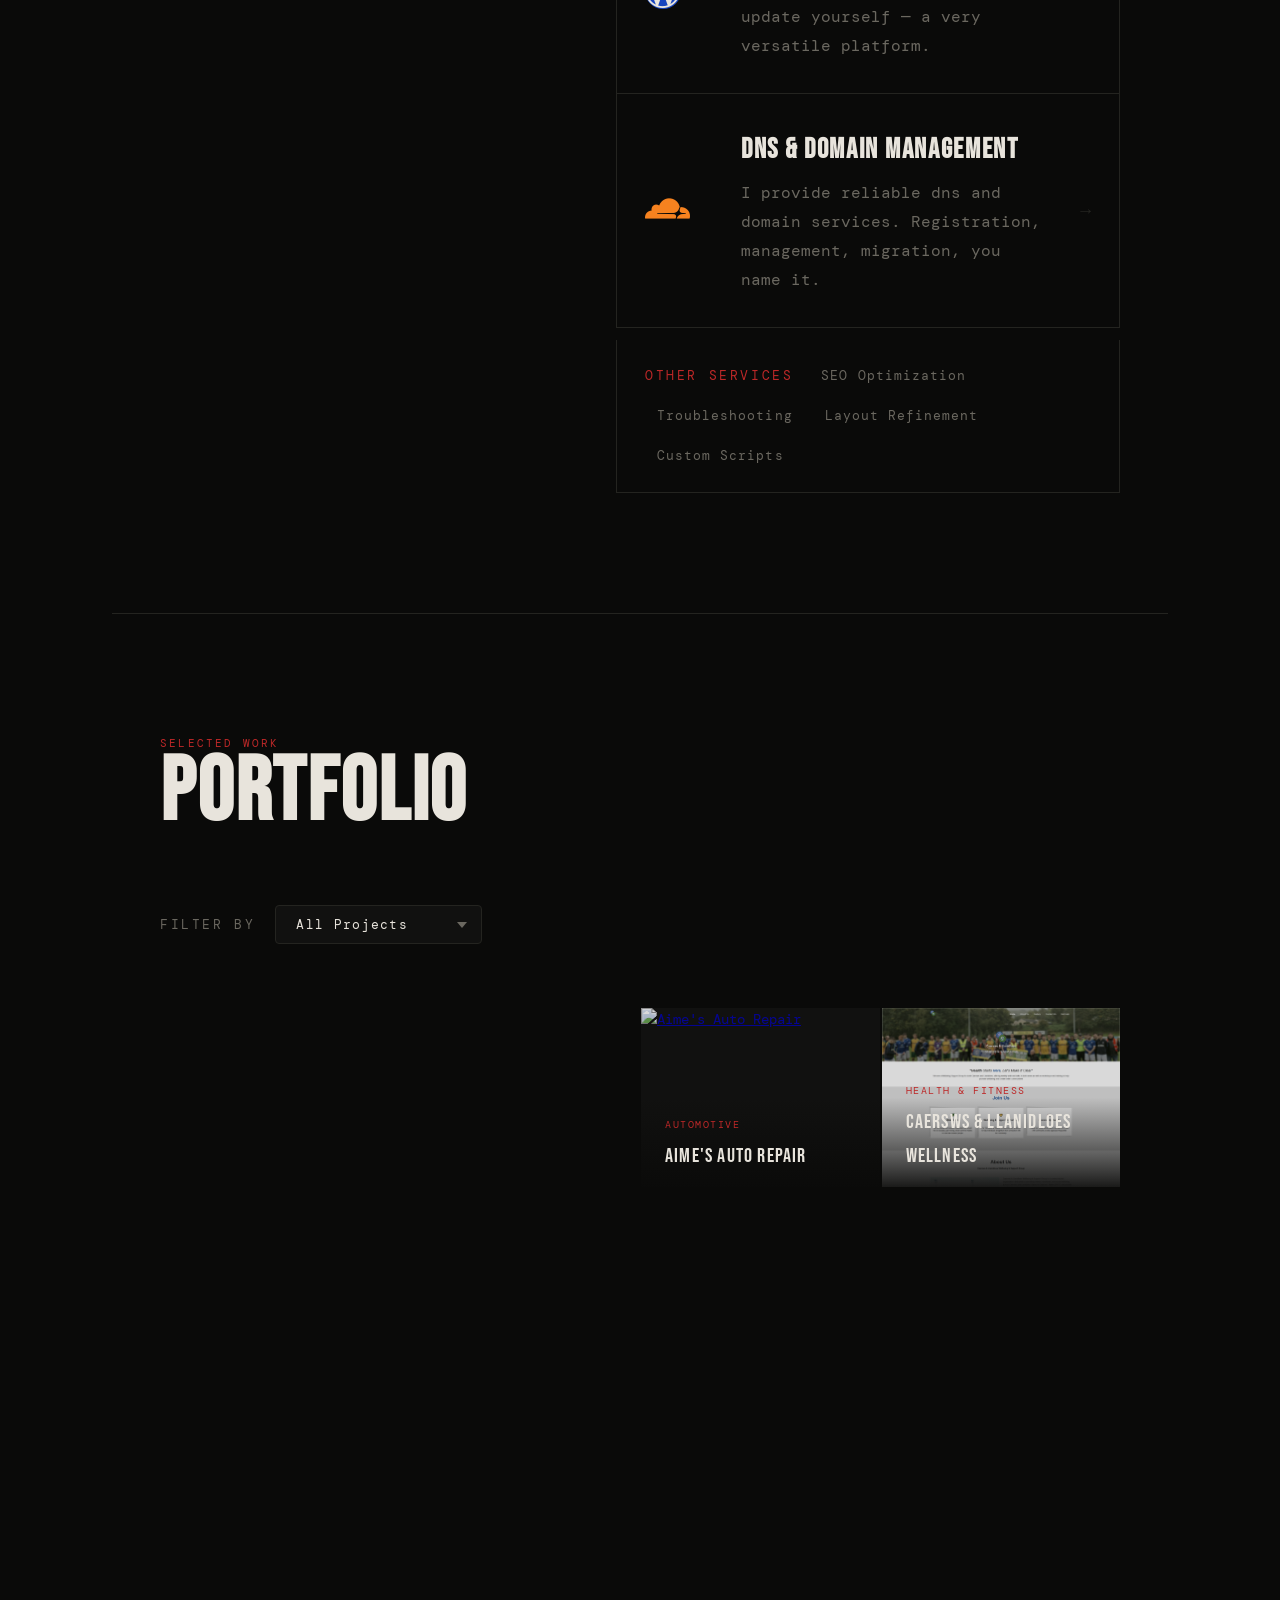
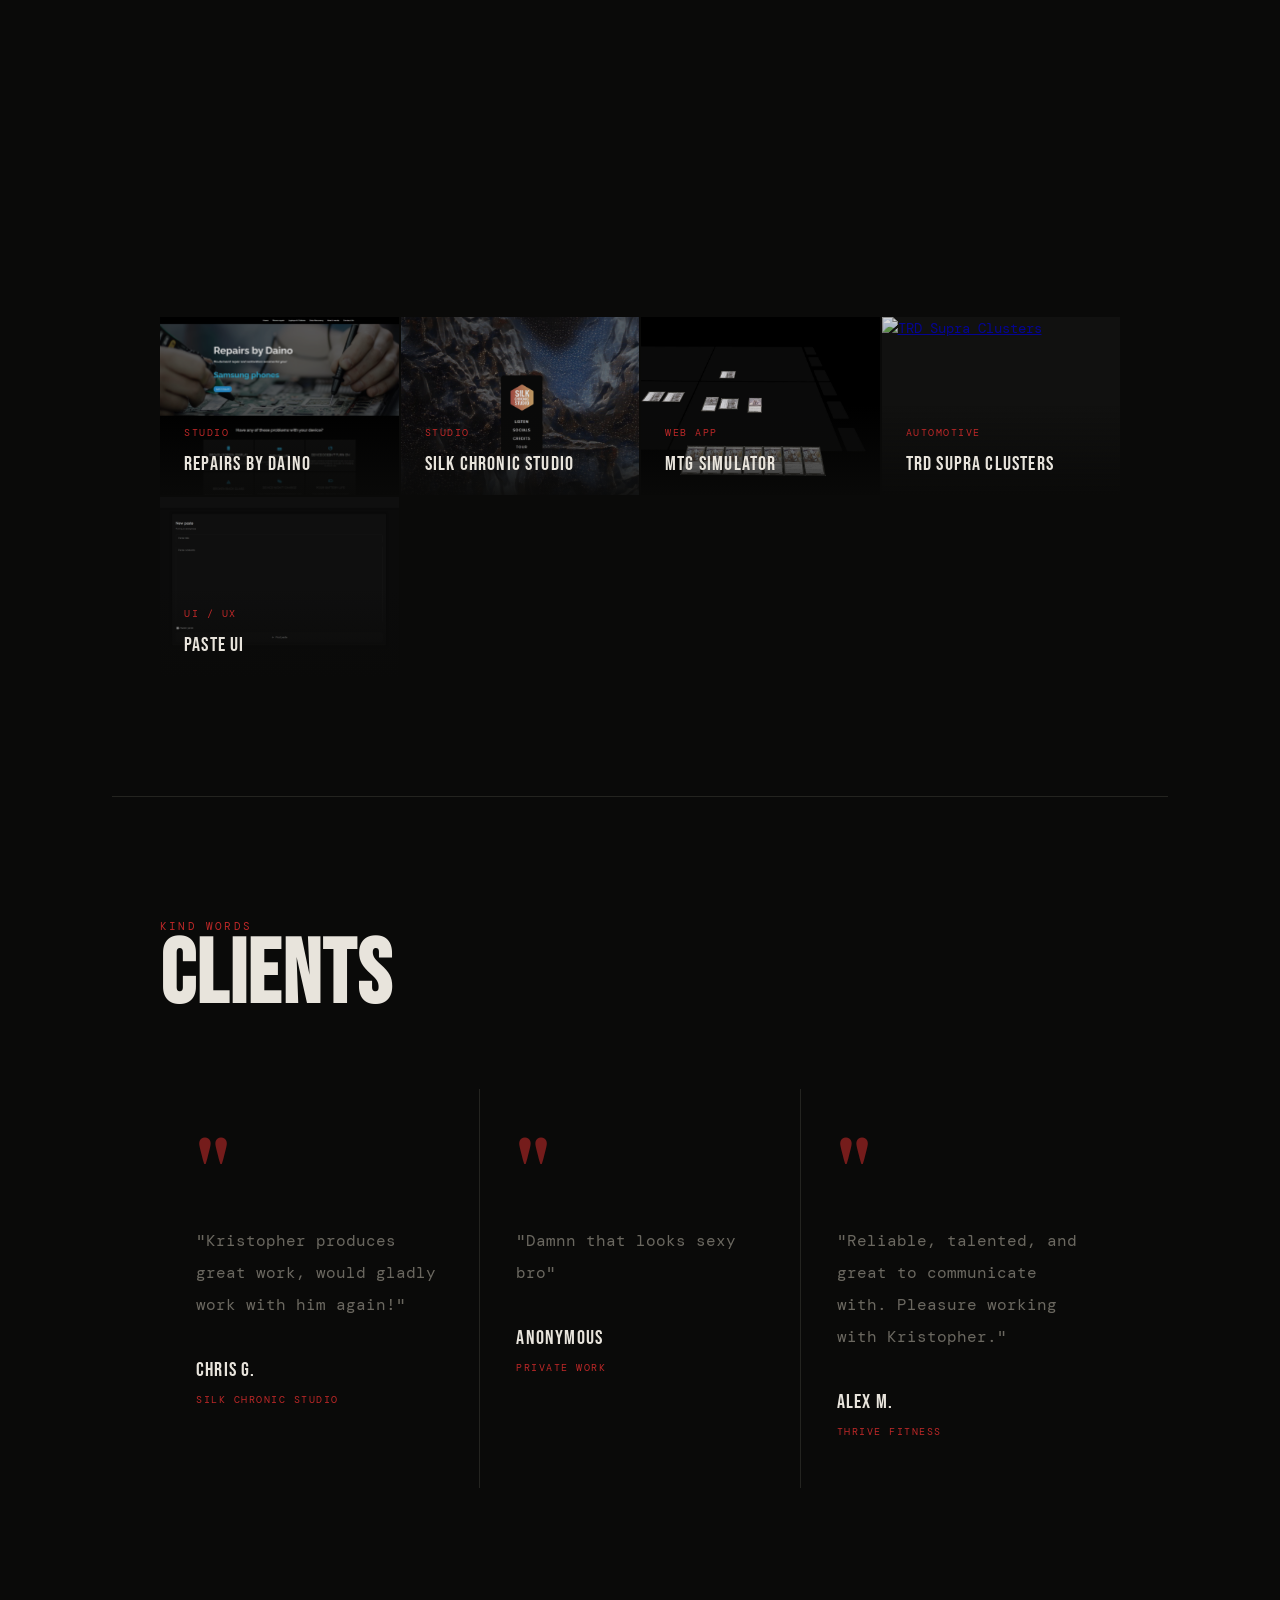
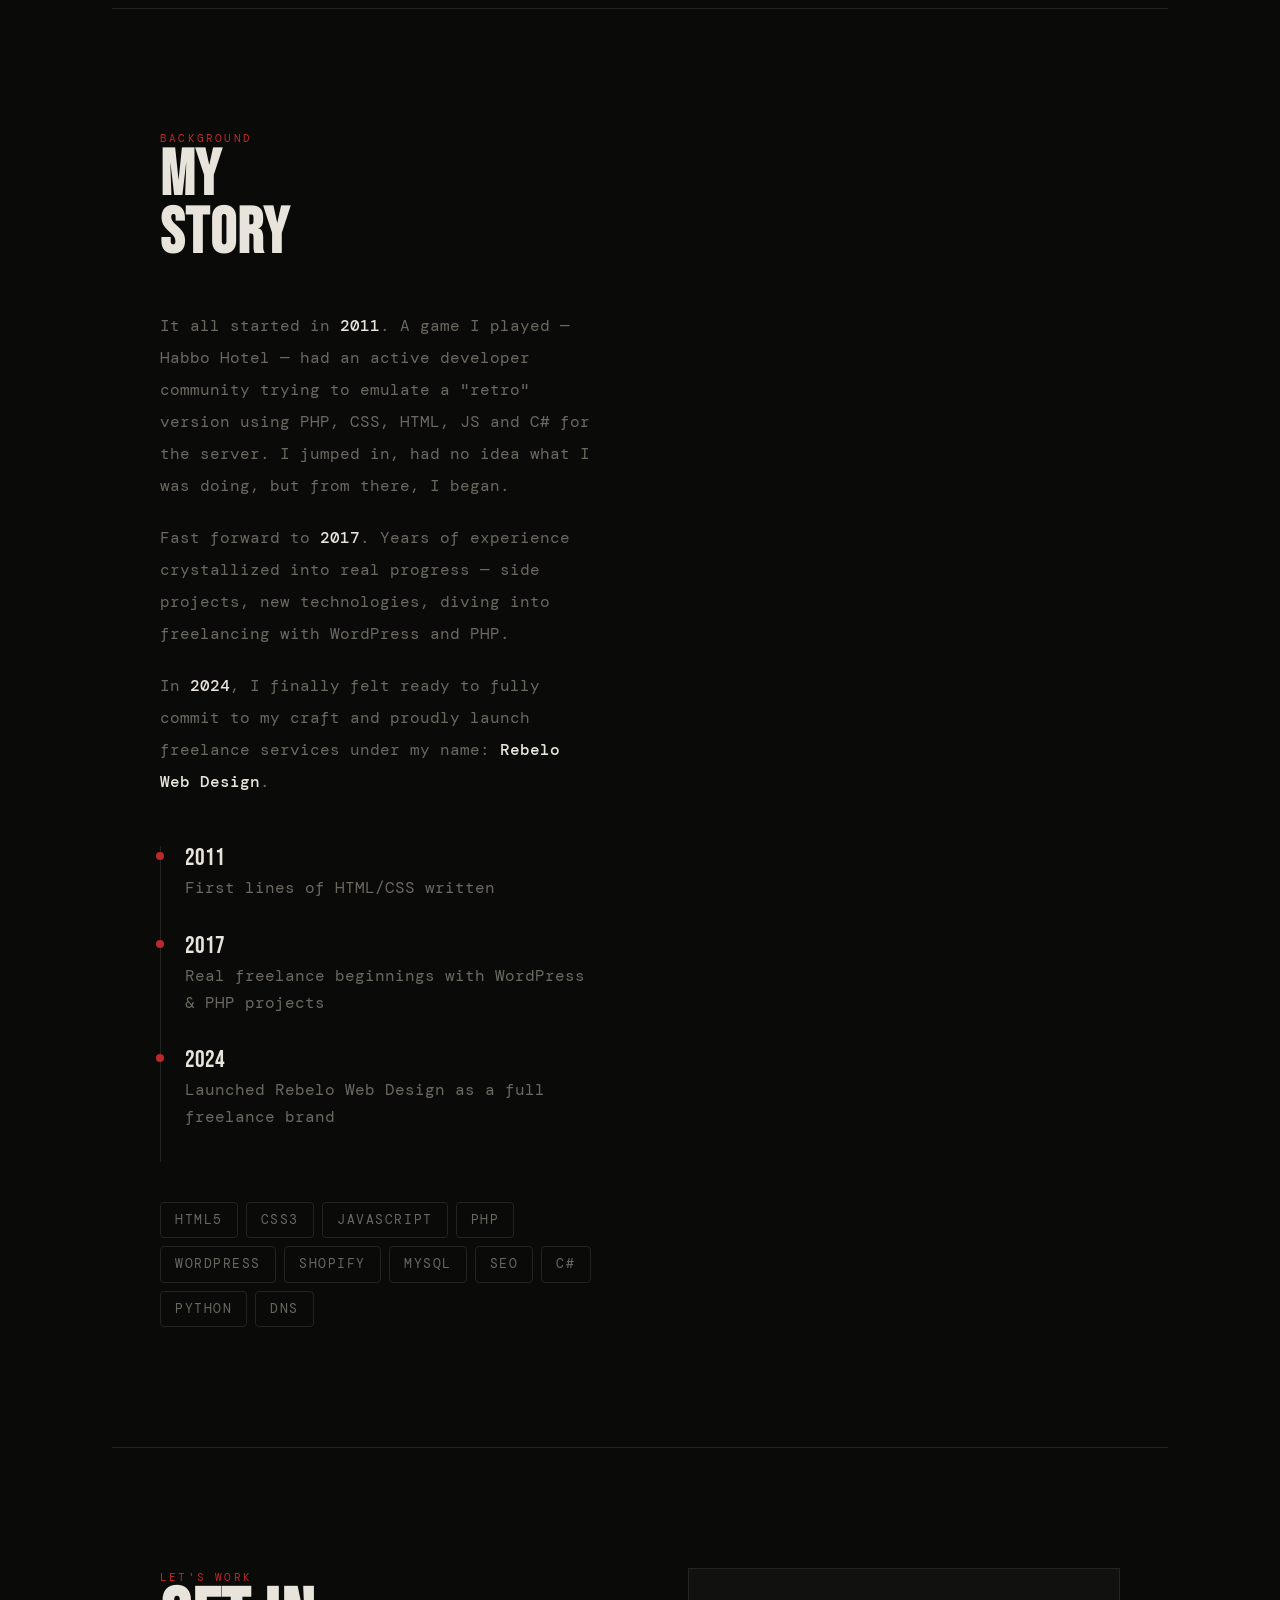
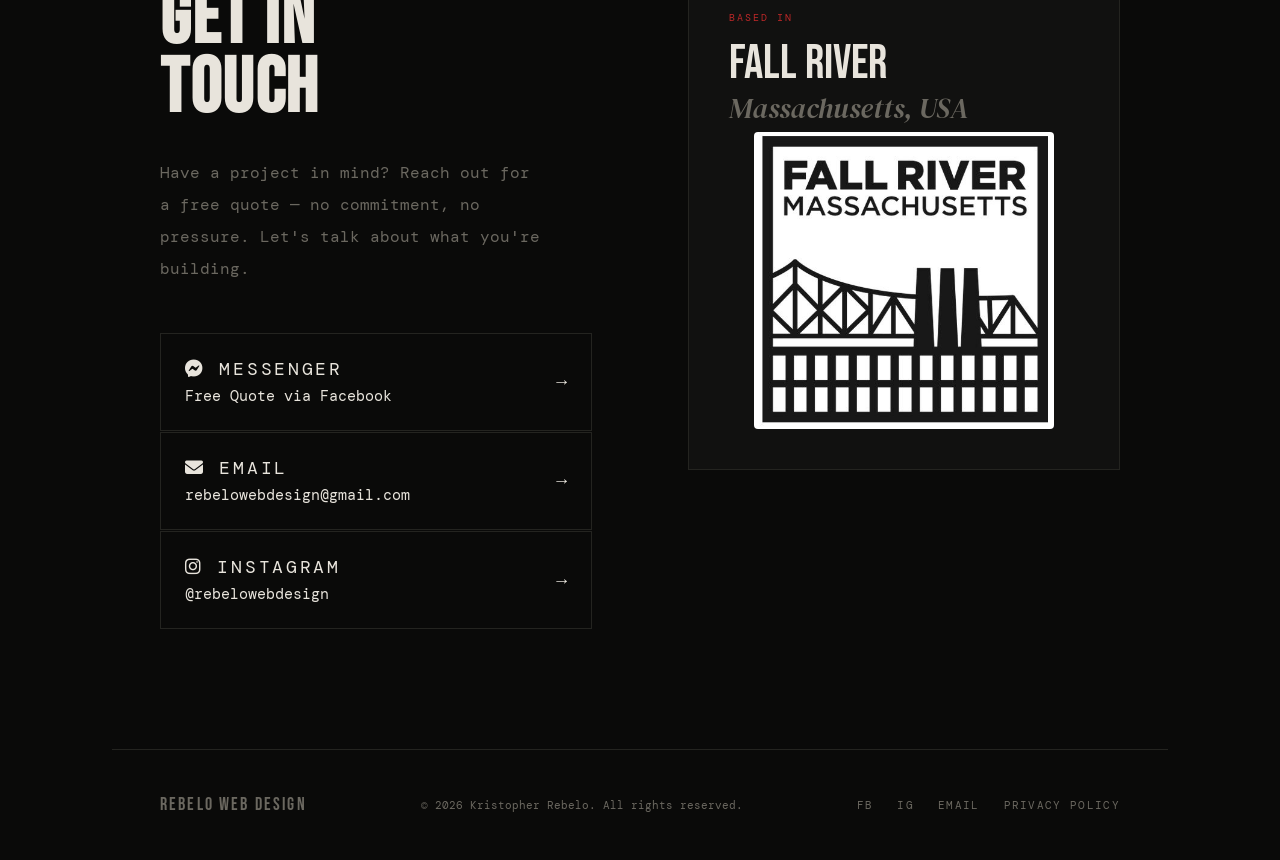
==== commit 7aaa03e5: "tweak tweak" ====
--- a/index.html
+++ b/index.html
@@ -73,7 +73,7 @@
         <div class="hero-grid-line"></div>
         <div class="hero-grid-line"></div>
         <div class="hero-grid-line"></div>
-        <div id="spacer" style="height: 60px;"></div>
+        <div id="spacer" style="height: 160px;"></div>
 
         <div class="hero-eyebrow">Freelance Web Designer · Fall River, Massachusetts</div>
         <h1 class="hero-name">
--- a/assets/styles/main.css
+++ b/assets/styles/main.css
@@ -48,6 +48,9 @@
     font-size: 14px;
     line-height: 1.7;
     overflow-x: hidden;
+    max-width: 1056px;
+    margin: 0 auto;
+    width: 100%;
 }
 
 
@@ -140,7 +143,6 @@
     min-height: 100vh;
     display: flex;
     flex-direction: column;
-    justify-content: flex-end;
     padding: 0 48px 80px;
     position: relative;
     overflow: hidden;
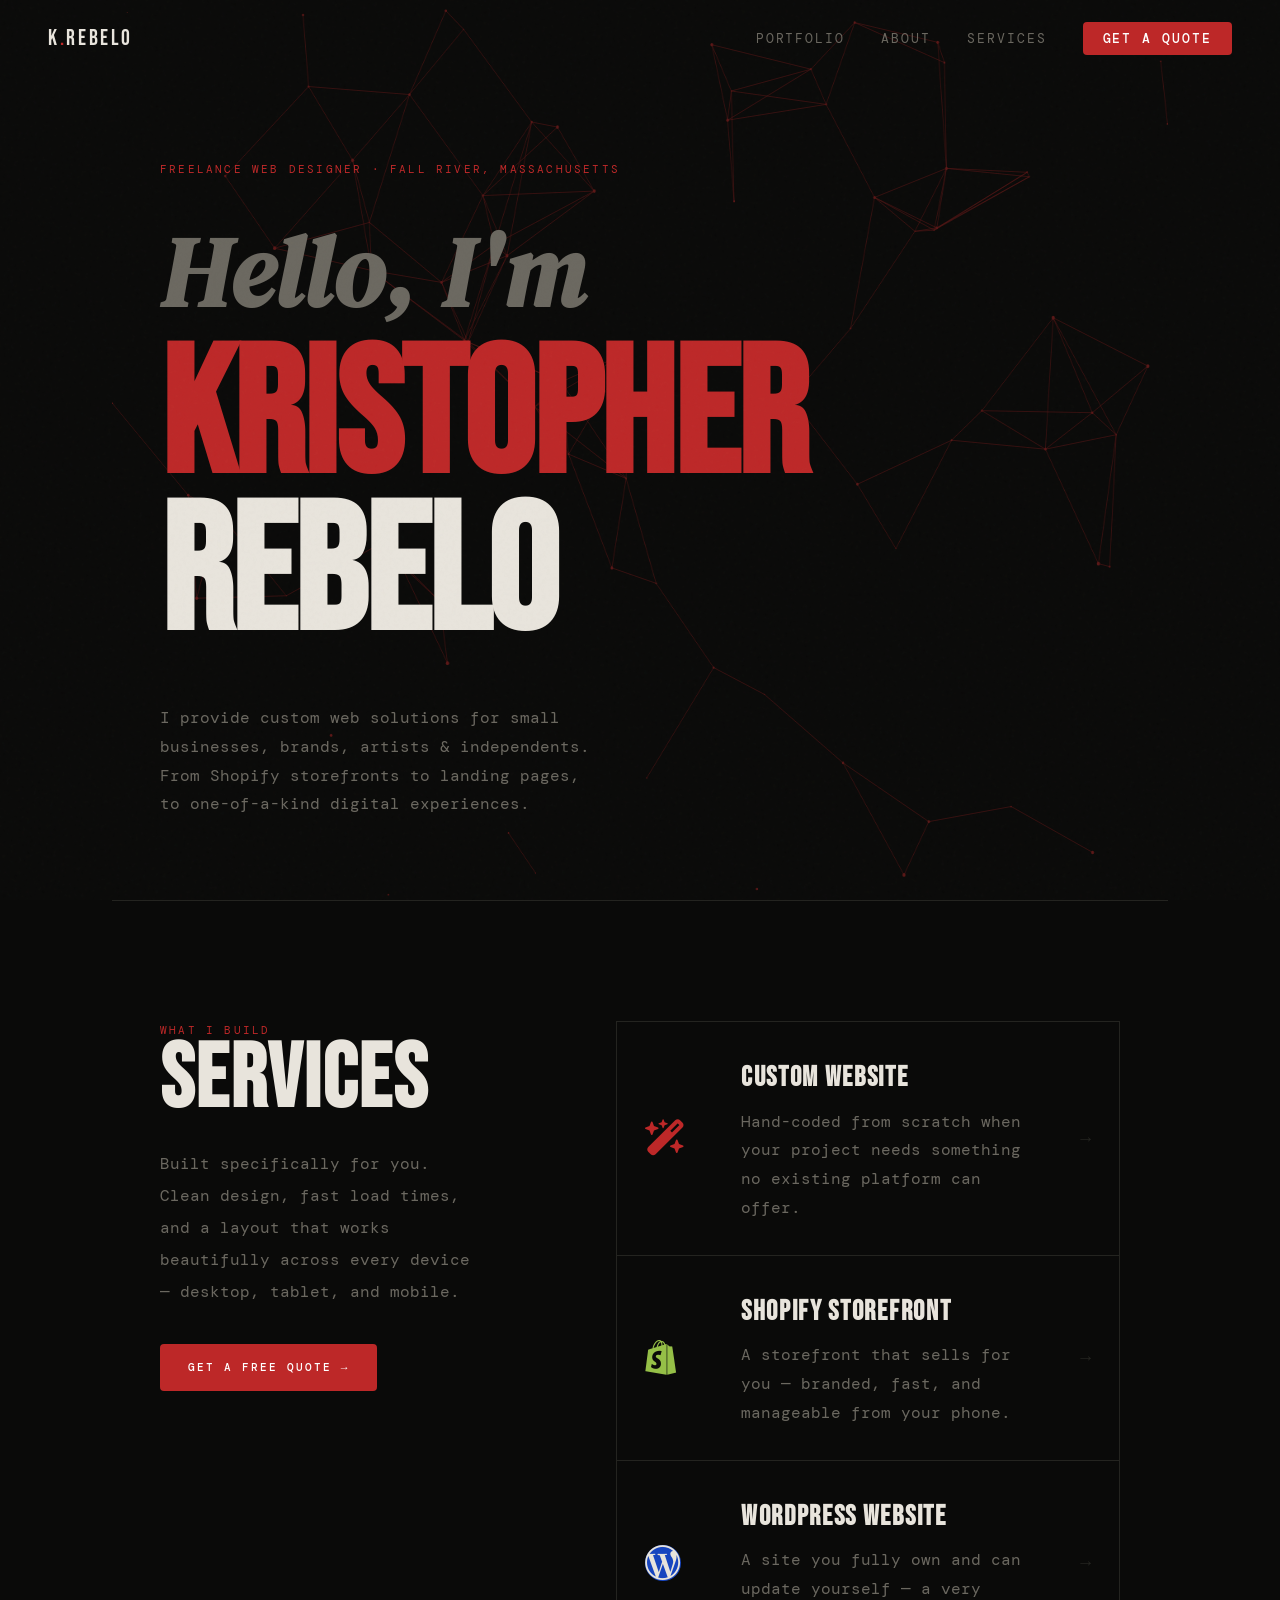
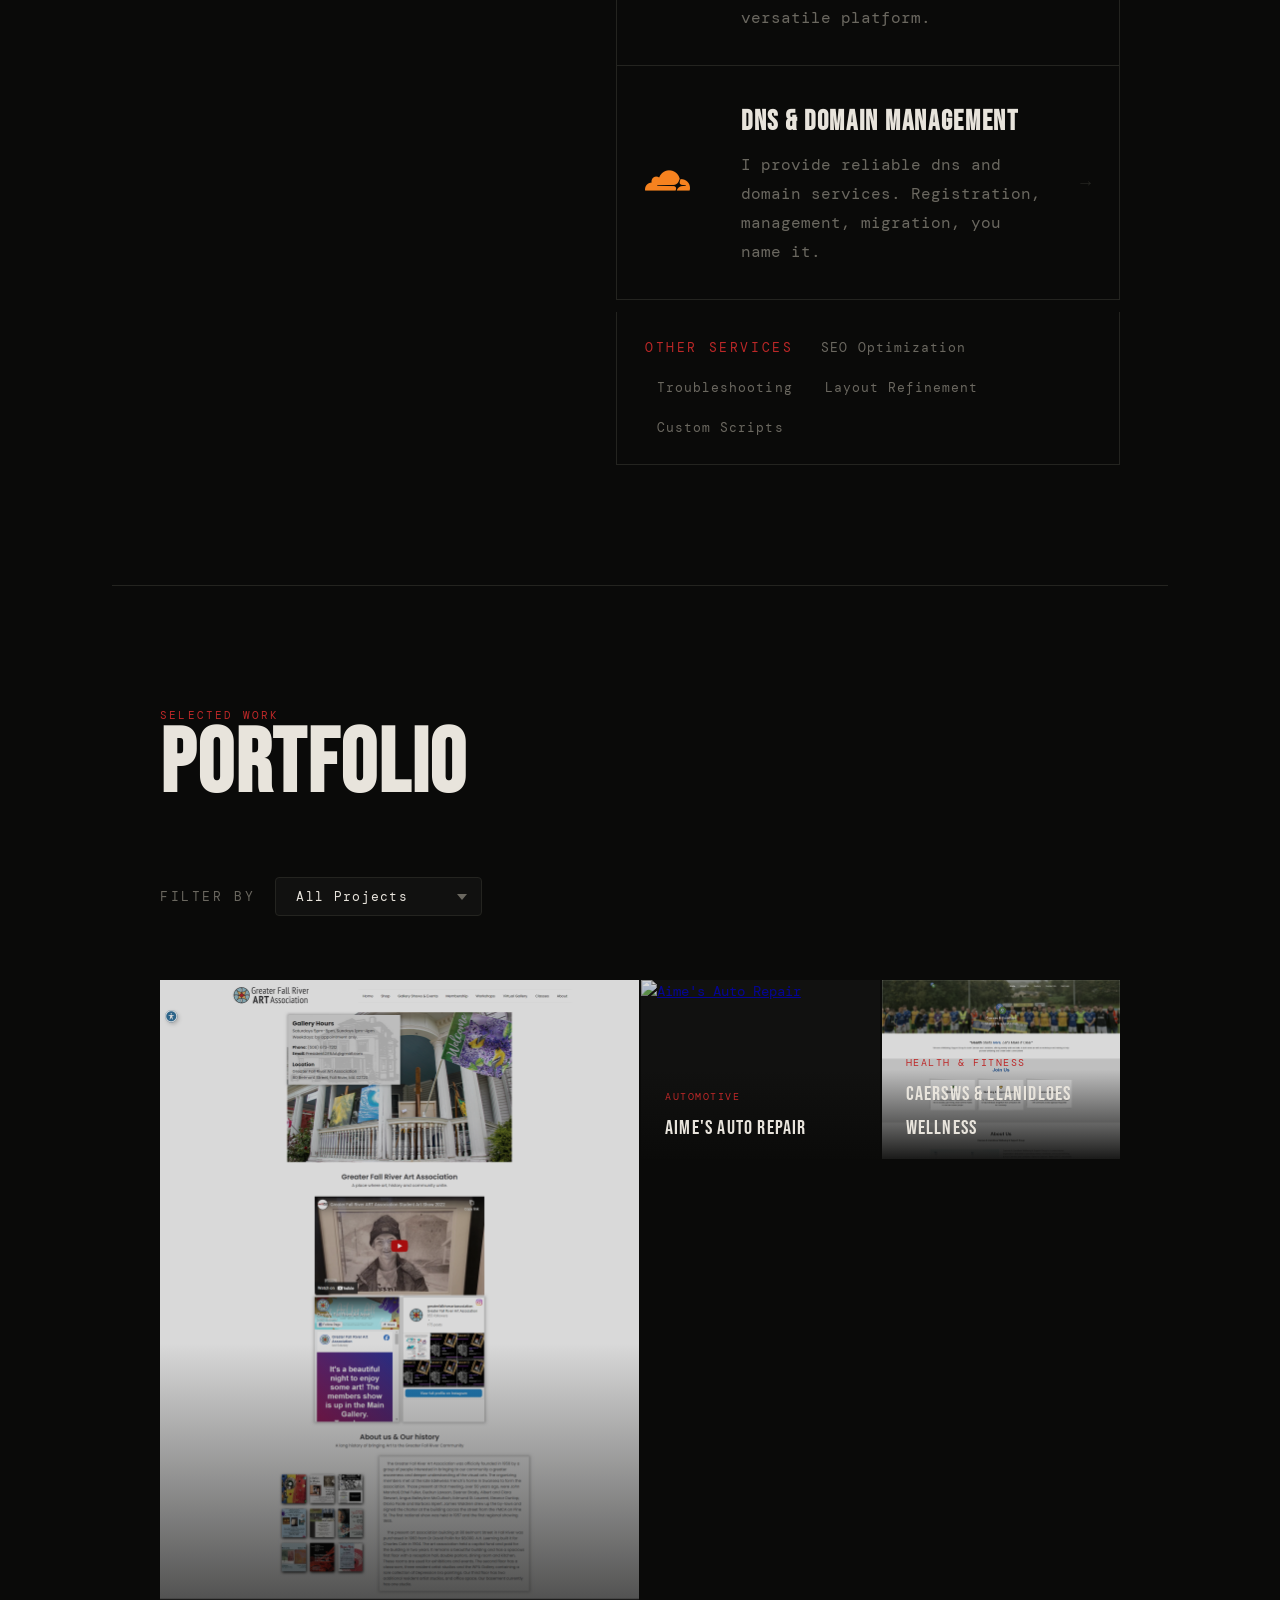
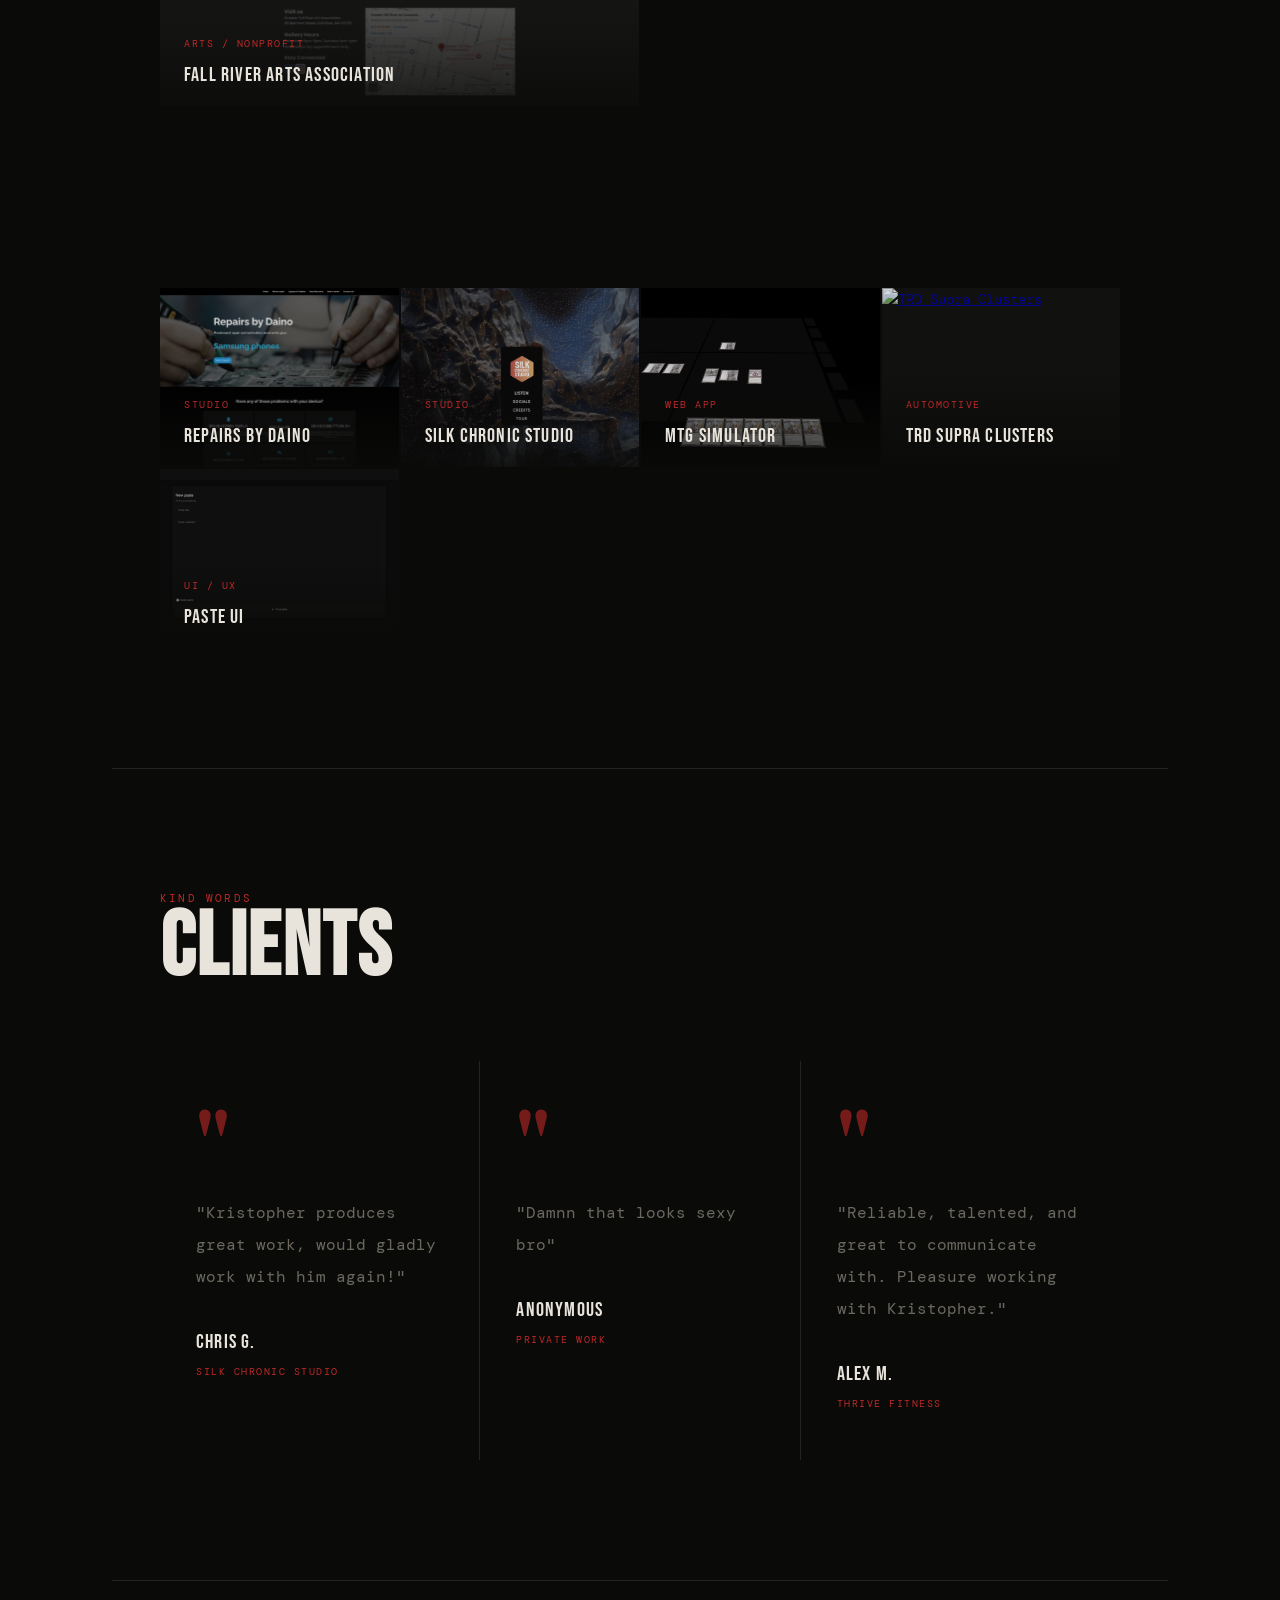
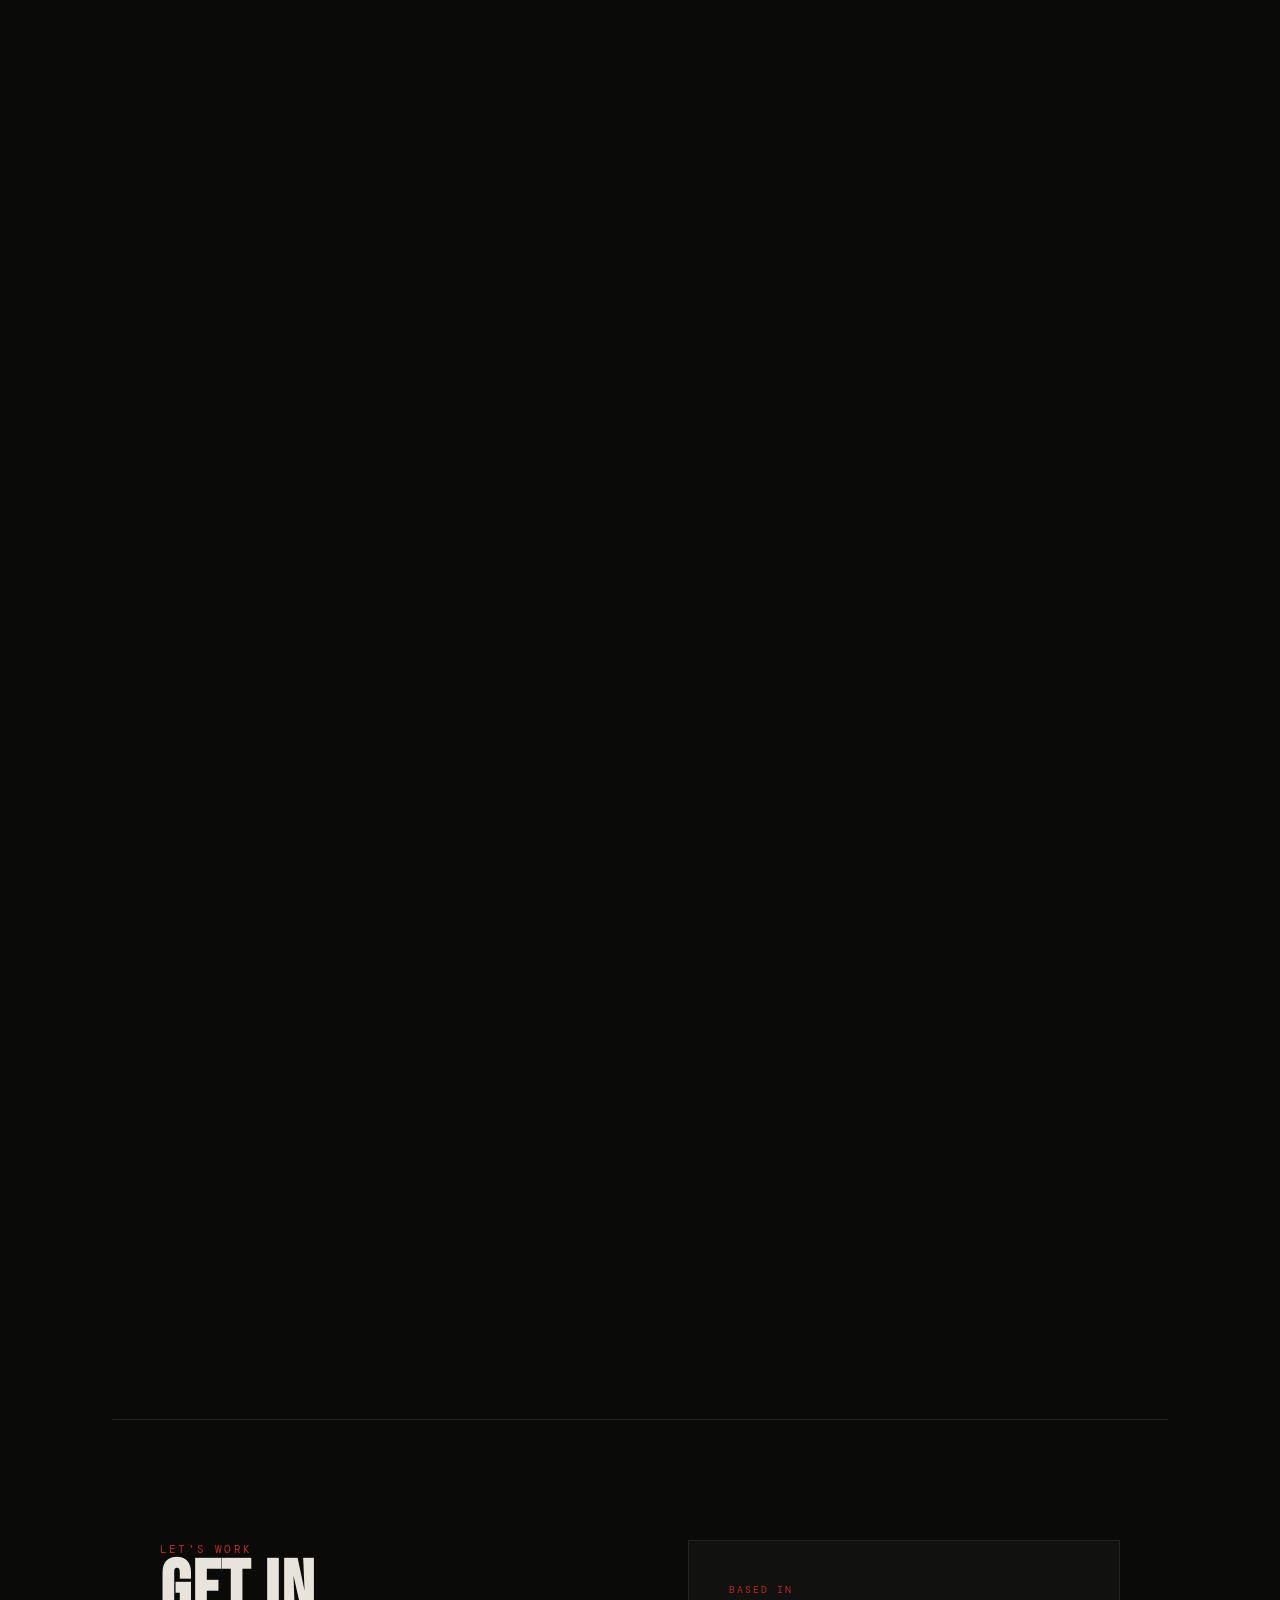
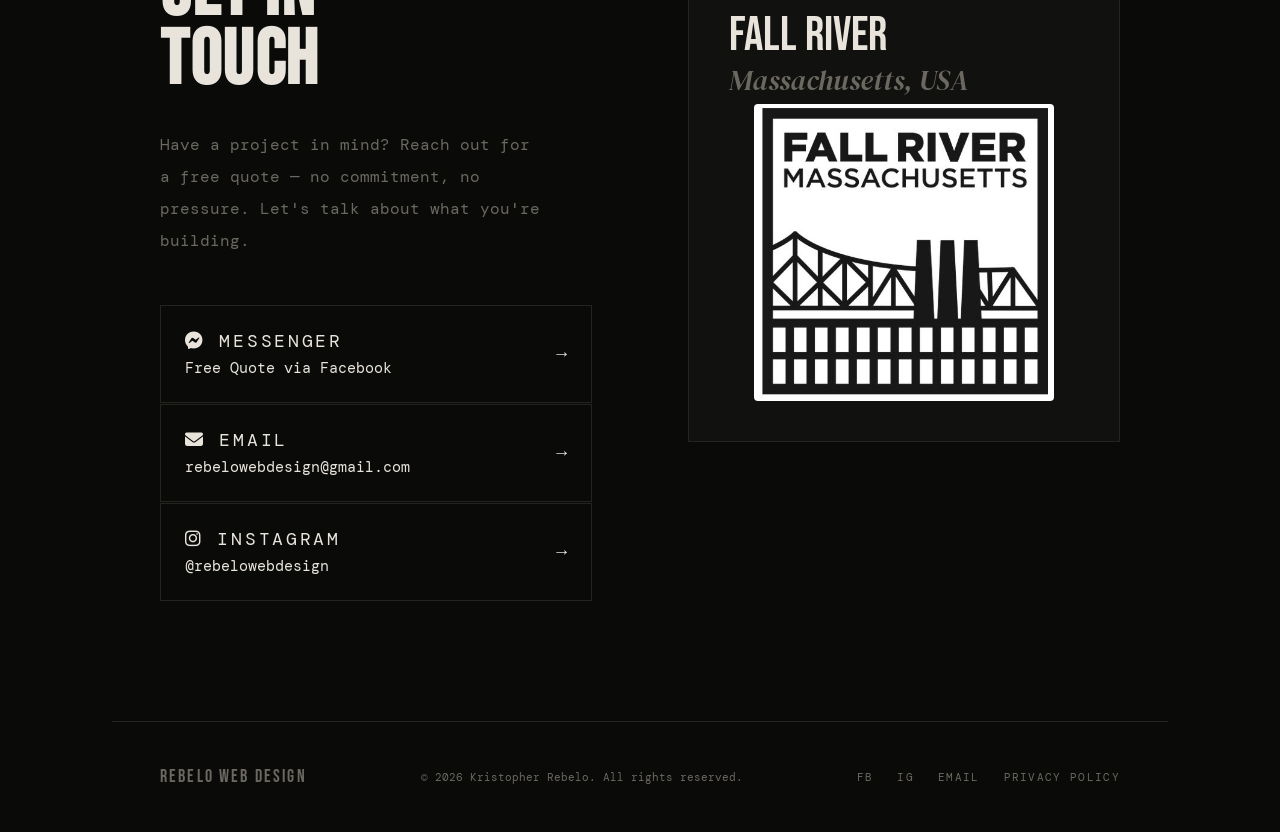
==== commit 4aa2ed3c: "tweak tweak" ====
--- a/index.html
+++ b/index.html
@@ -83,17 +83,7 @@
         <div class="hero-sub">
             <p class="hero-desc">I provide custom web solutions for small businesses, brands, artists & independents.
                 From Shopify storefronts to landing pages, to one-of-a-kind digital experiences.</p>
-            <div class="hero-stats">
-                <div class="stat-item">
-                    <div class="stat-num">18</div>
-                    <div class="stat-label">Projects Completed</div>
-                </div>
-                <div class="stat-item">
-                    <div class="stat-num">9+</div>
-                    <div class="stat-label">Yrs Experience</div>
-                </div>
-
-            </div>
+    
         </div>
     </section>
 
--- a/assets/styles/main.css
+++ b/assets/styles/main.css
@@ -230,7 +230,7 @@
 }
 
 .hero-desc {
-    max-width: 360px;
+    max-width: 432px;
     color: var(--muted);
     font-size: 16px;
     line-height: 1.8;
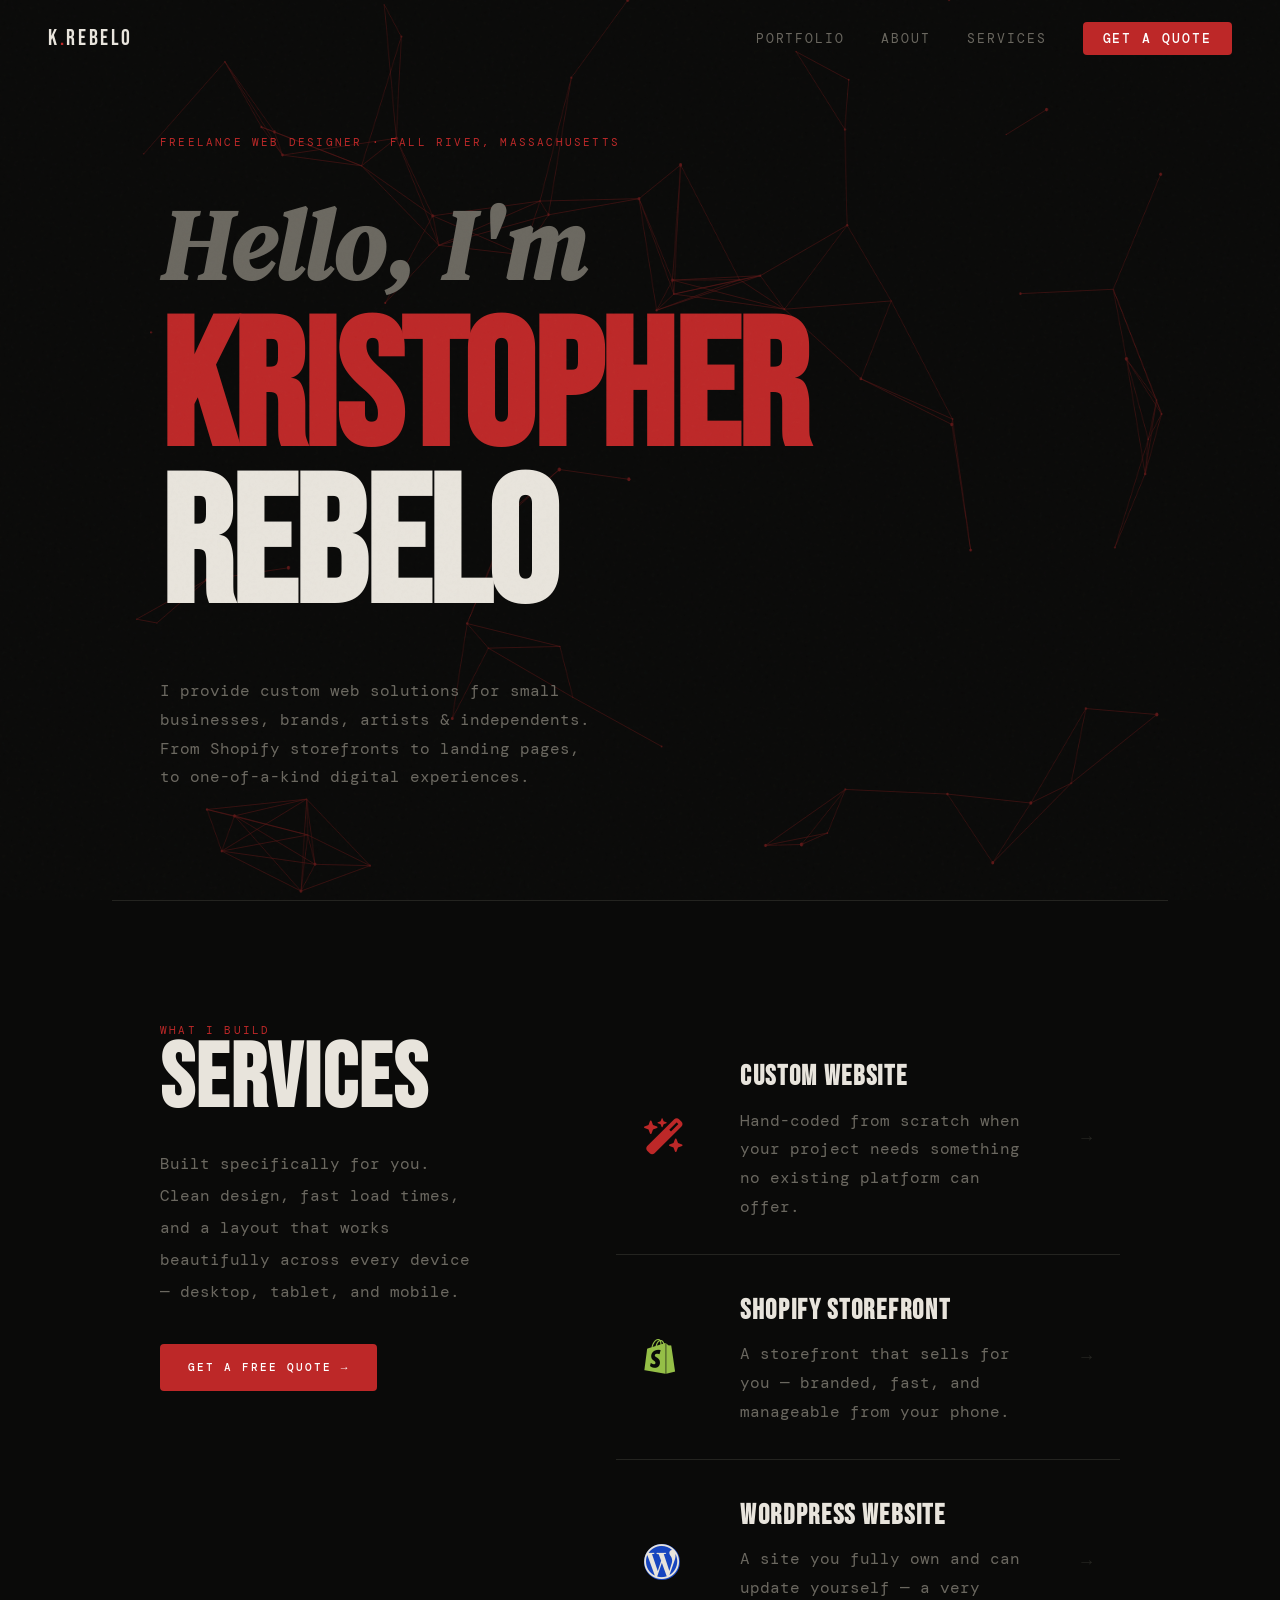
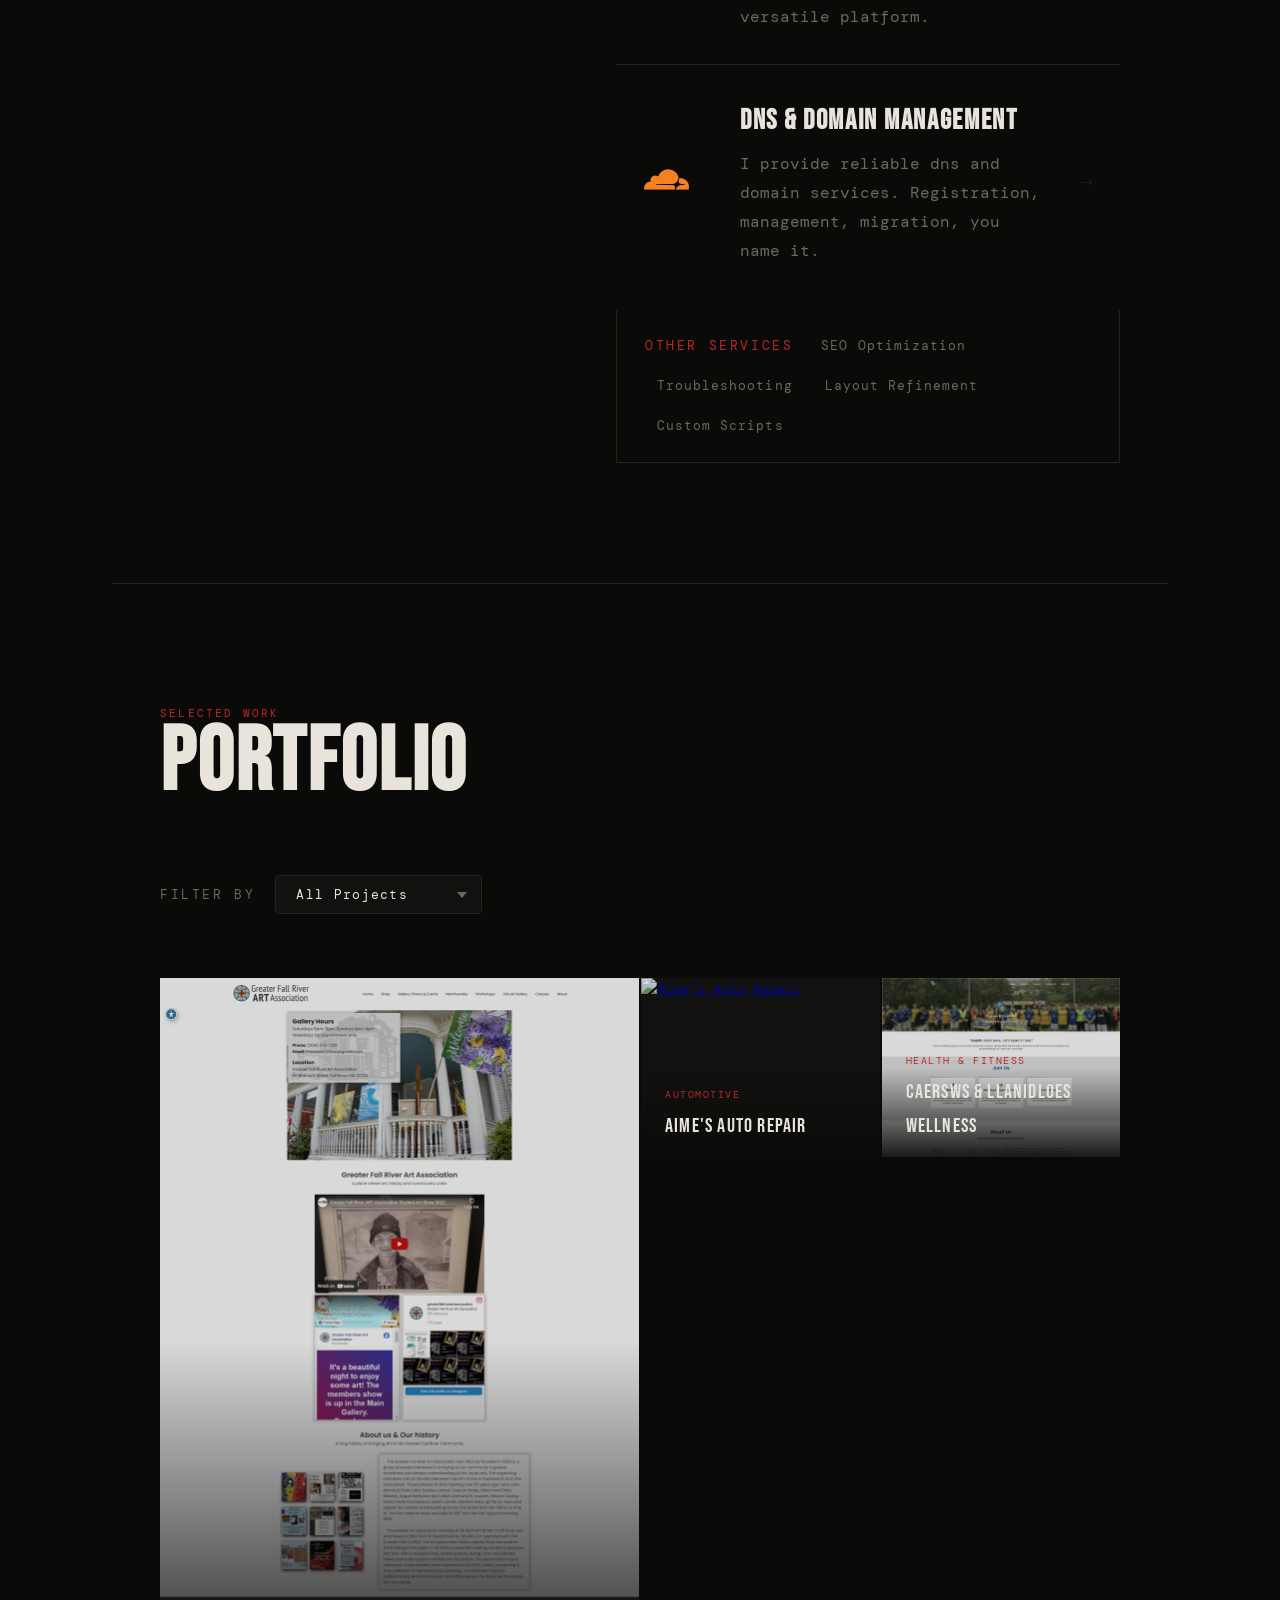
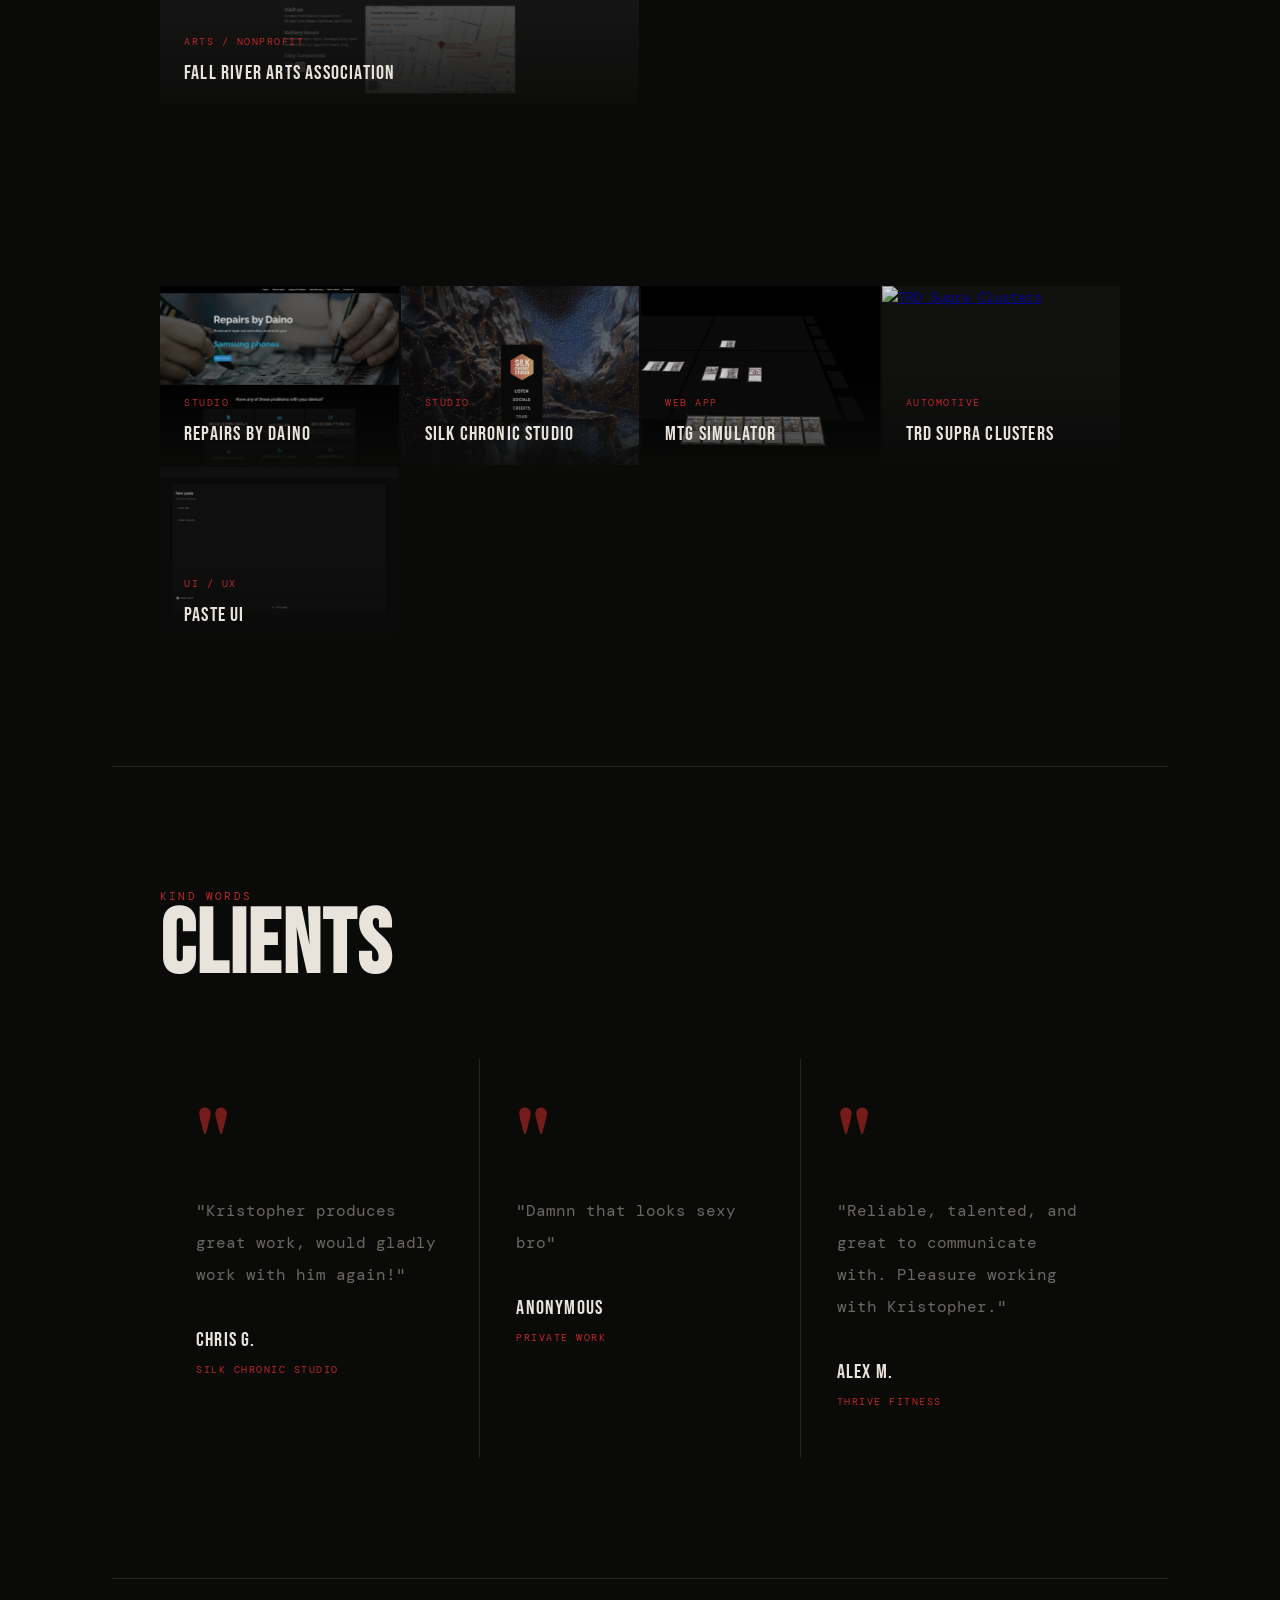
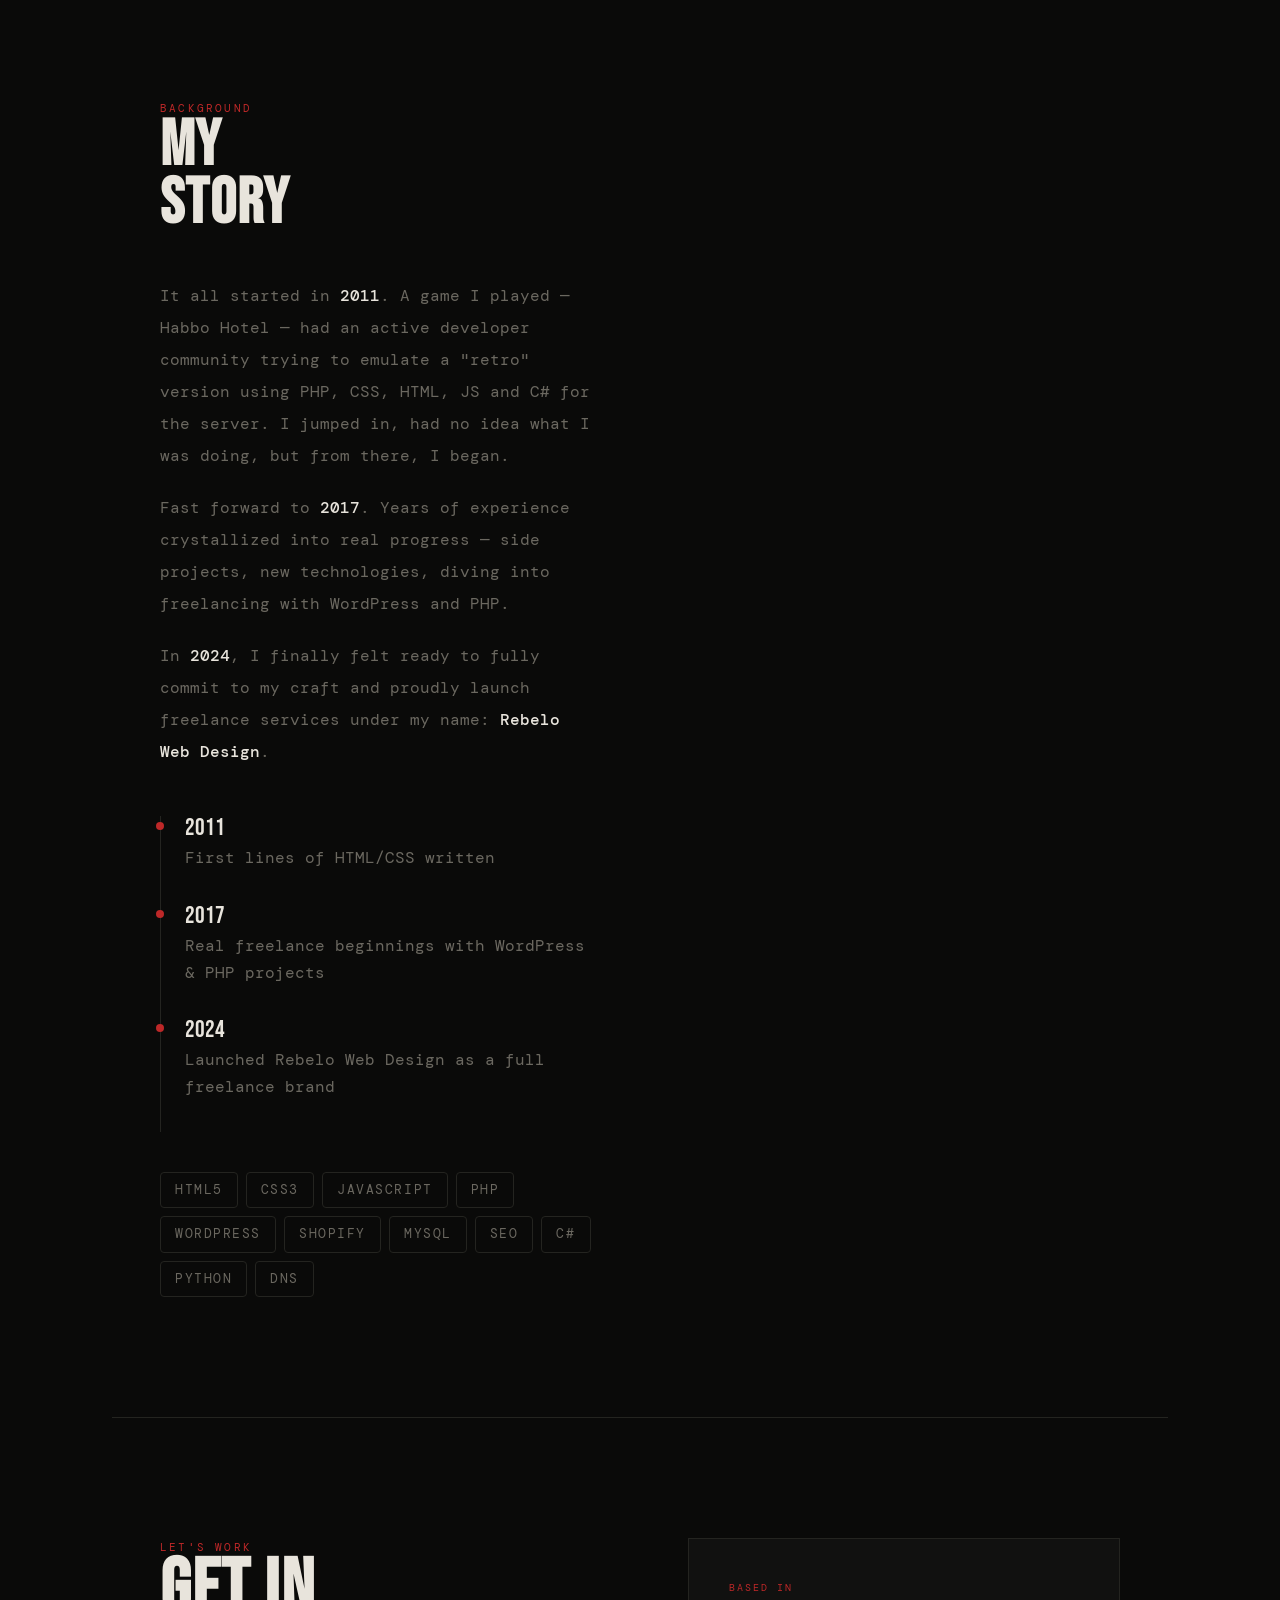
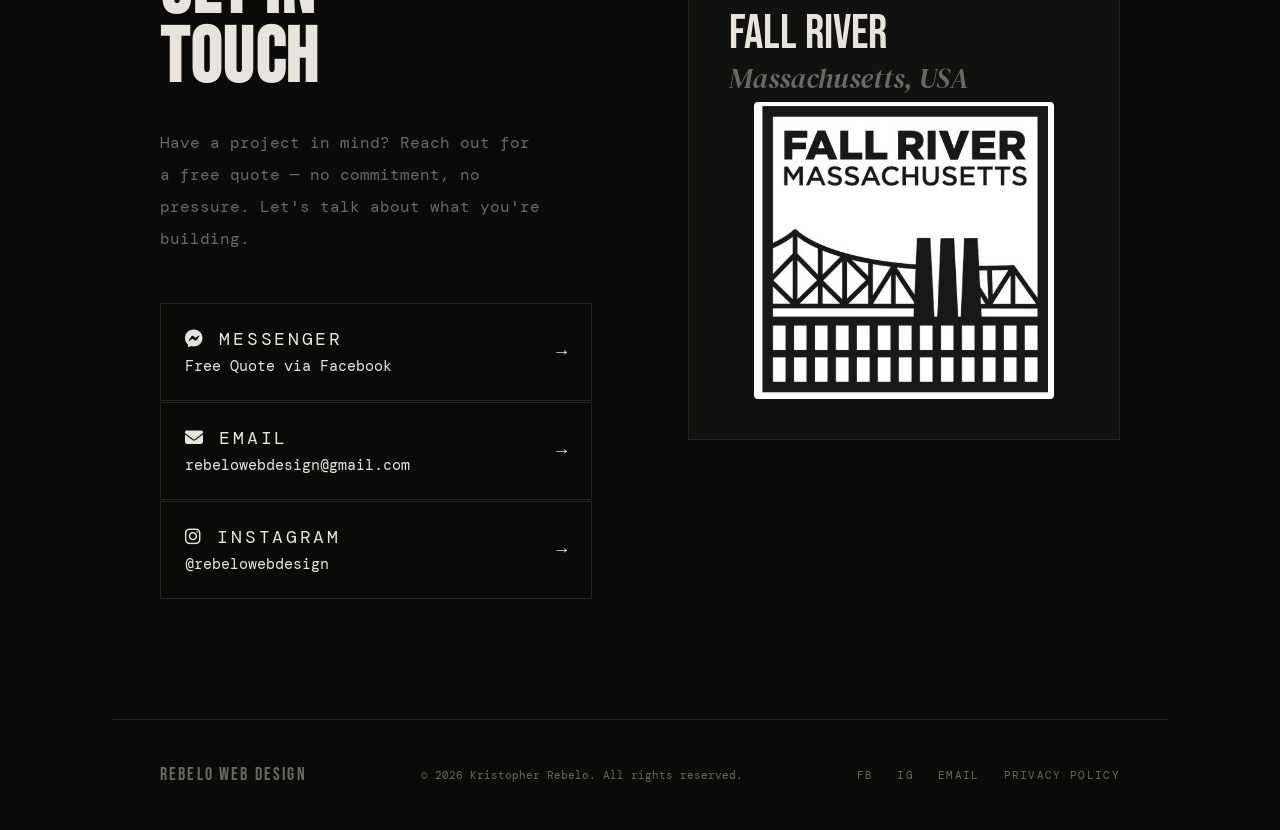
==== commit a27a9669: "height adjust" ====
--- a/index.html
+++ b/index.html
@@ -73,7 +73,7 @@
         <div class="hero-grid-line"></div>
         <div class="hero-grid-line"></div>
         <div class="hero-grid-line"></div>
-        <div id="spacer" style="height: 160px;"></div>
+        <div id="spacer" style="height: 133px;"></div>
 
         <div class="hero-eyebrow">Freelance Web Designer · Fall River, Massachusetts</div>
         <h1 class="hero-name">
--- a/assets/styles/main.css
+++ b/assets/styles/main.css
@@ -332,7 +332,6 @@
 .services-list {
   display: flex;
   flex-direction: column;
-  border: 1px solid var(--border);
   
 }
 .services-list-item {
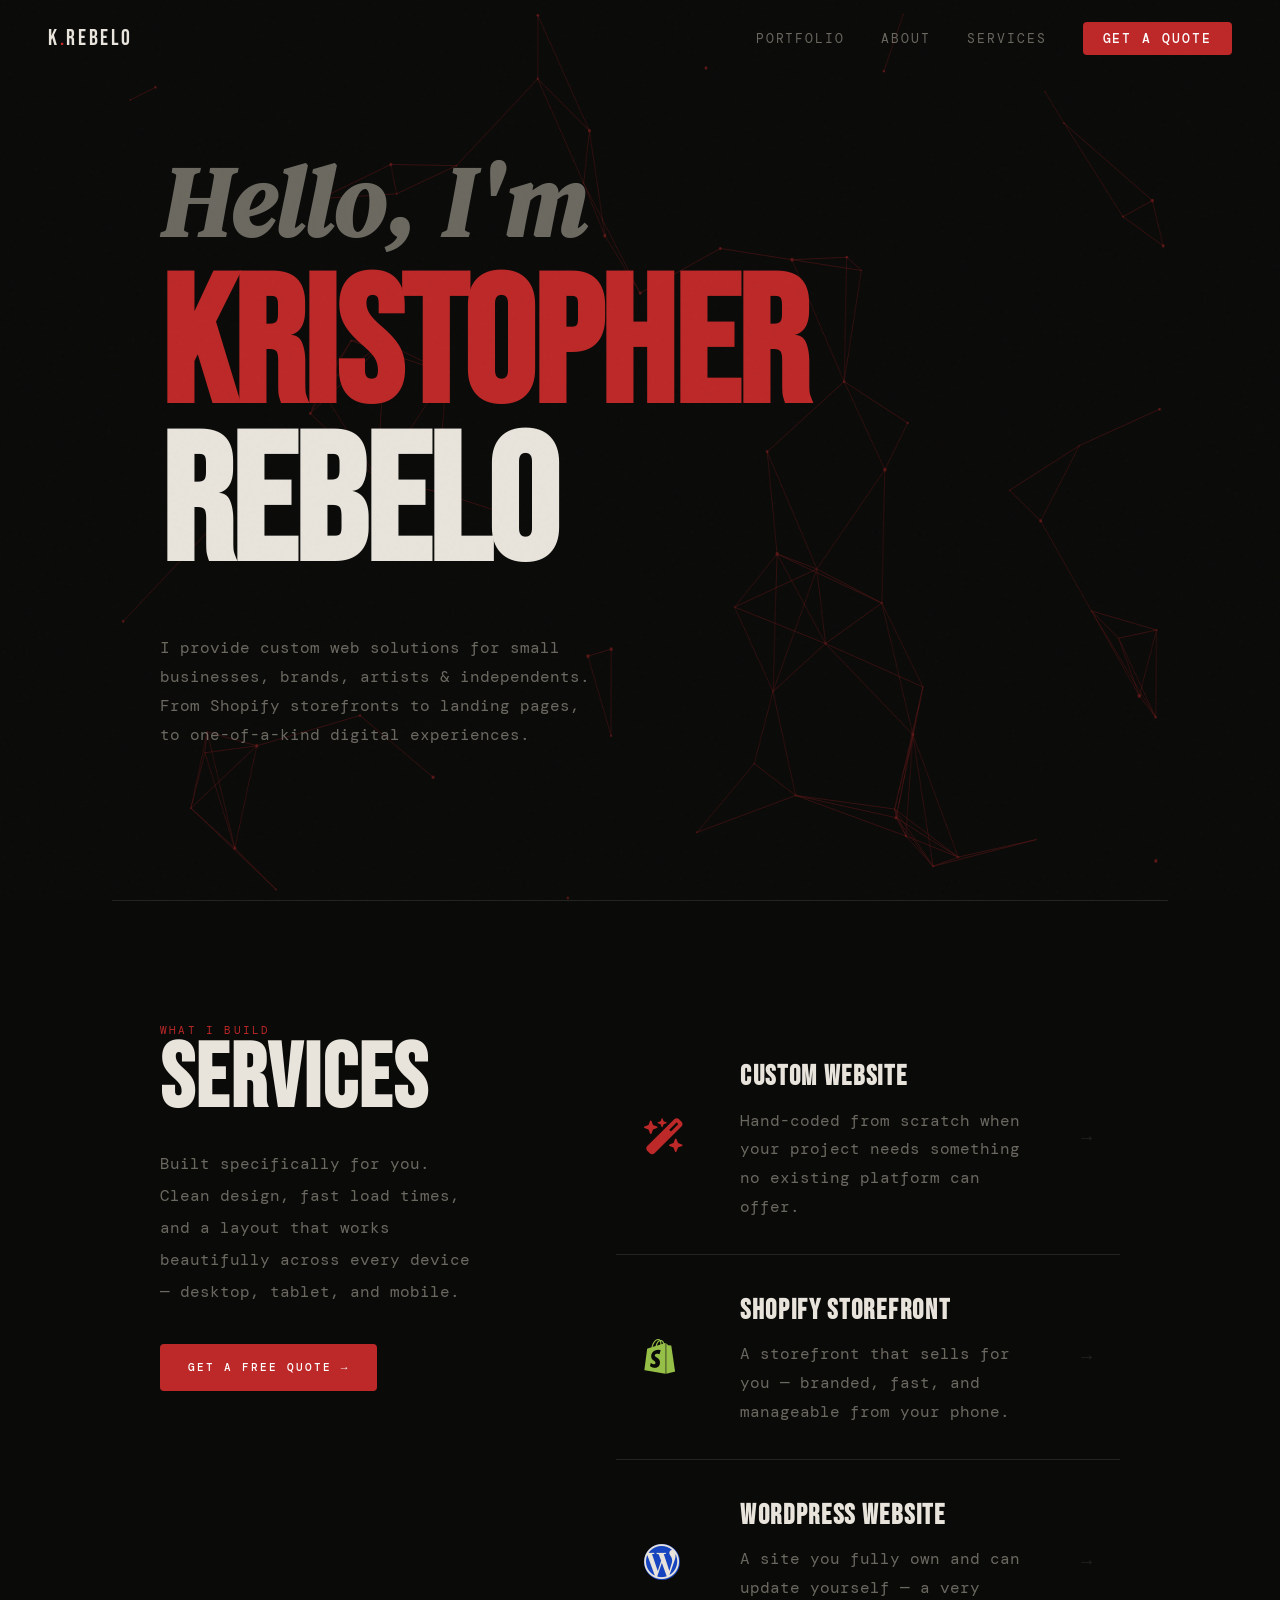
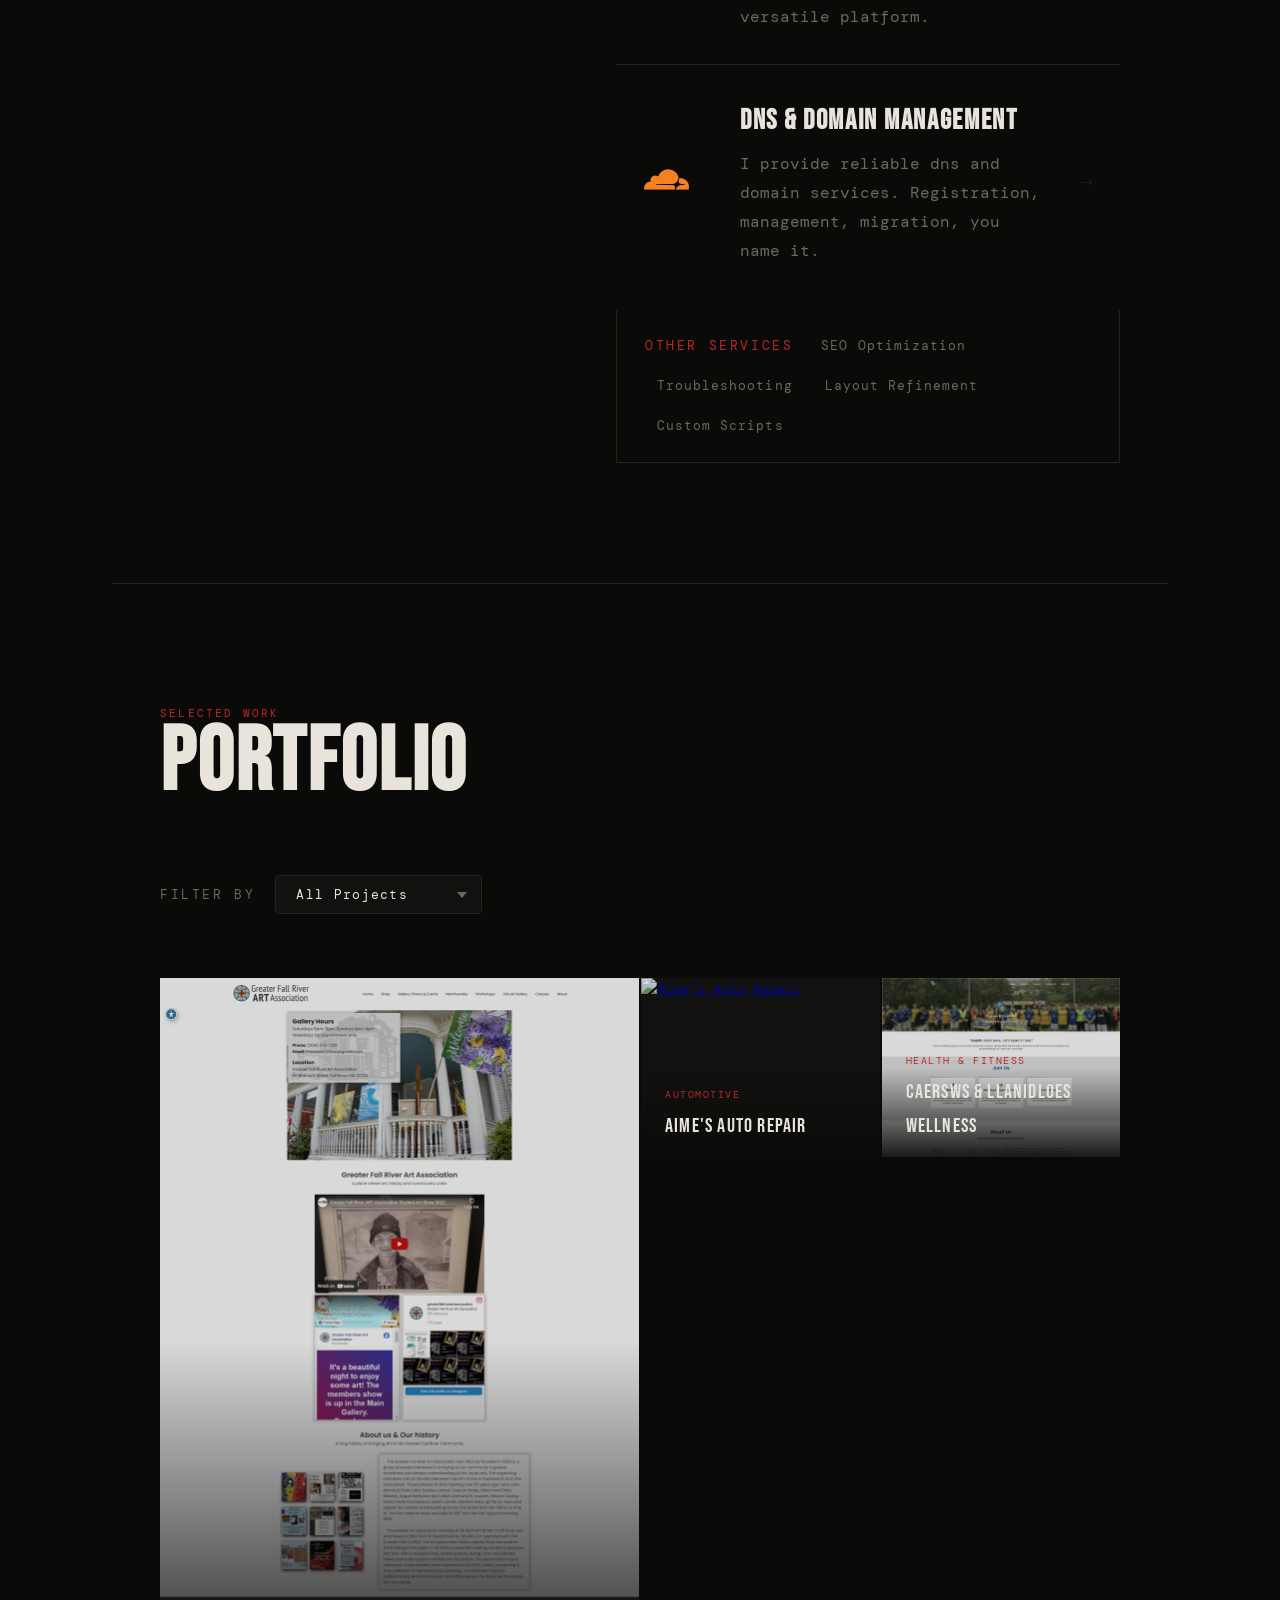
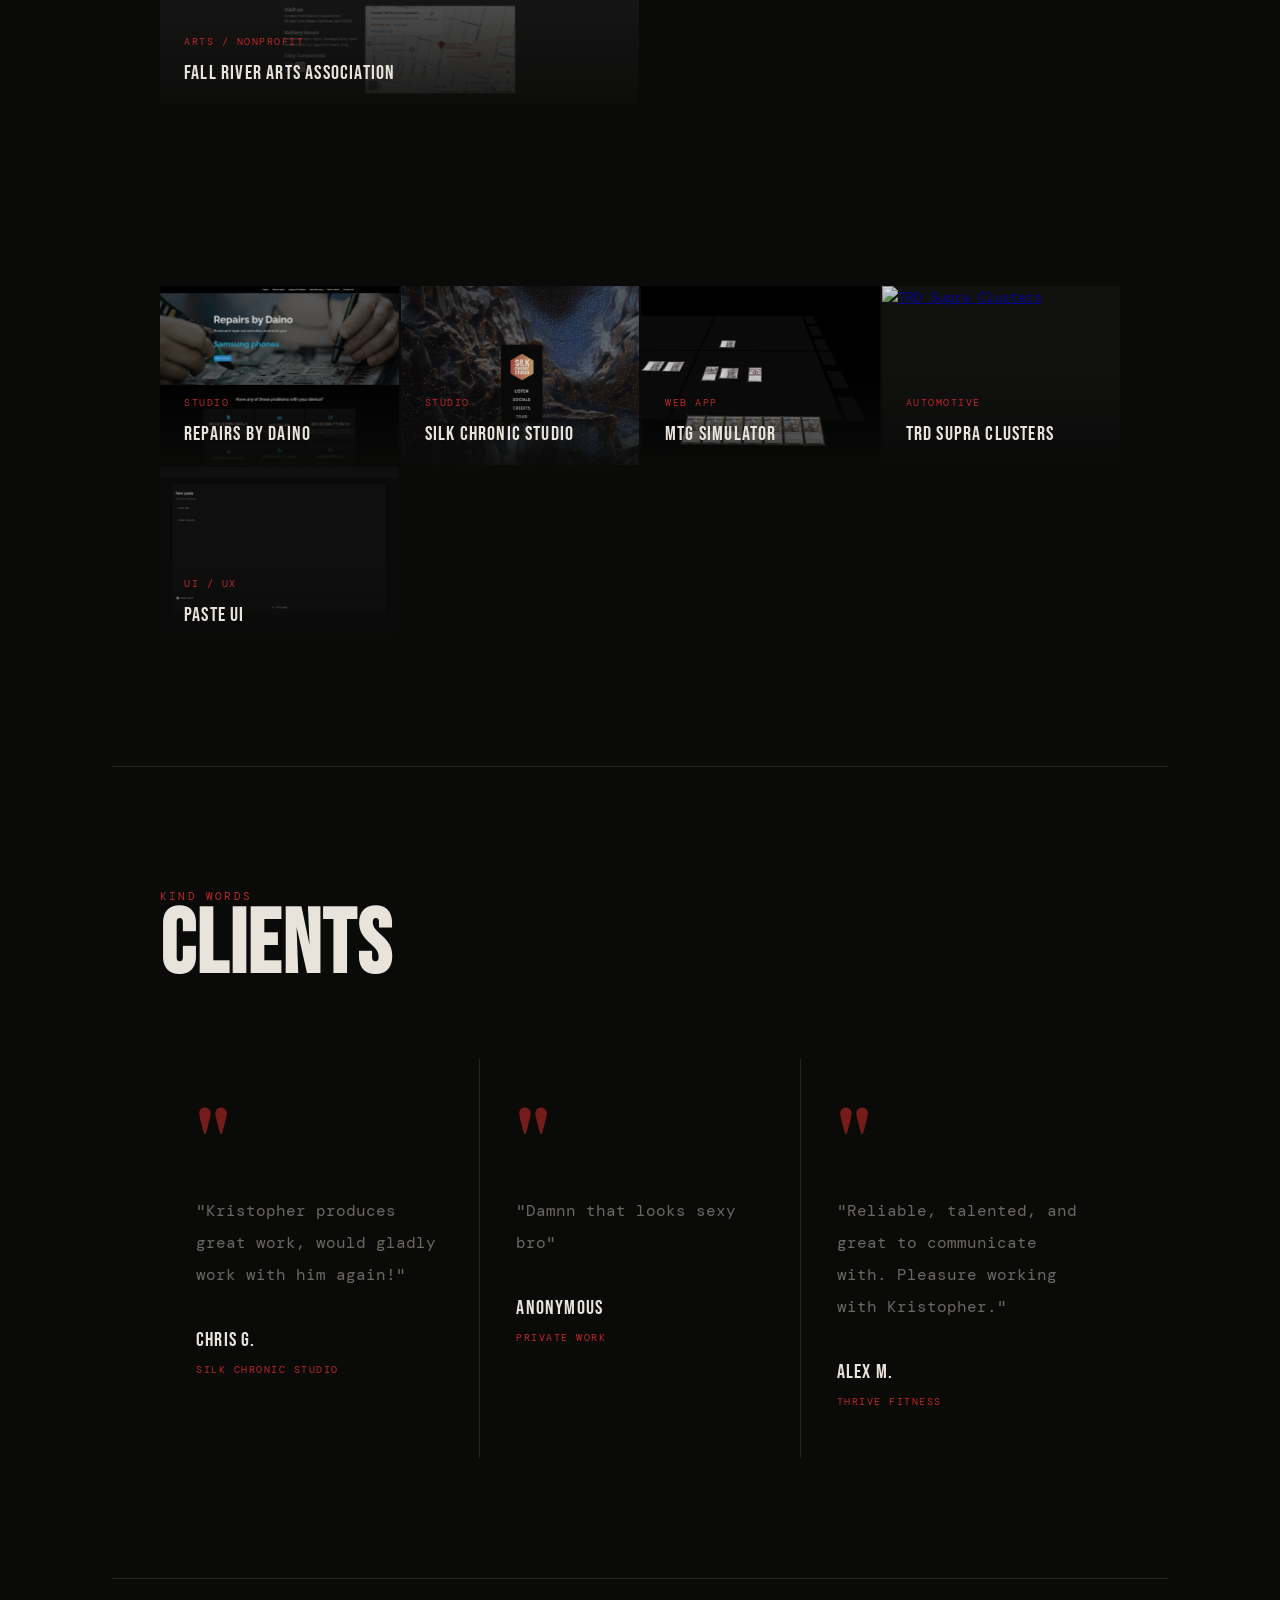
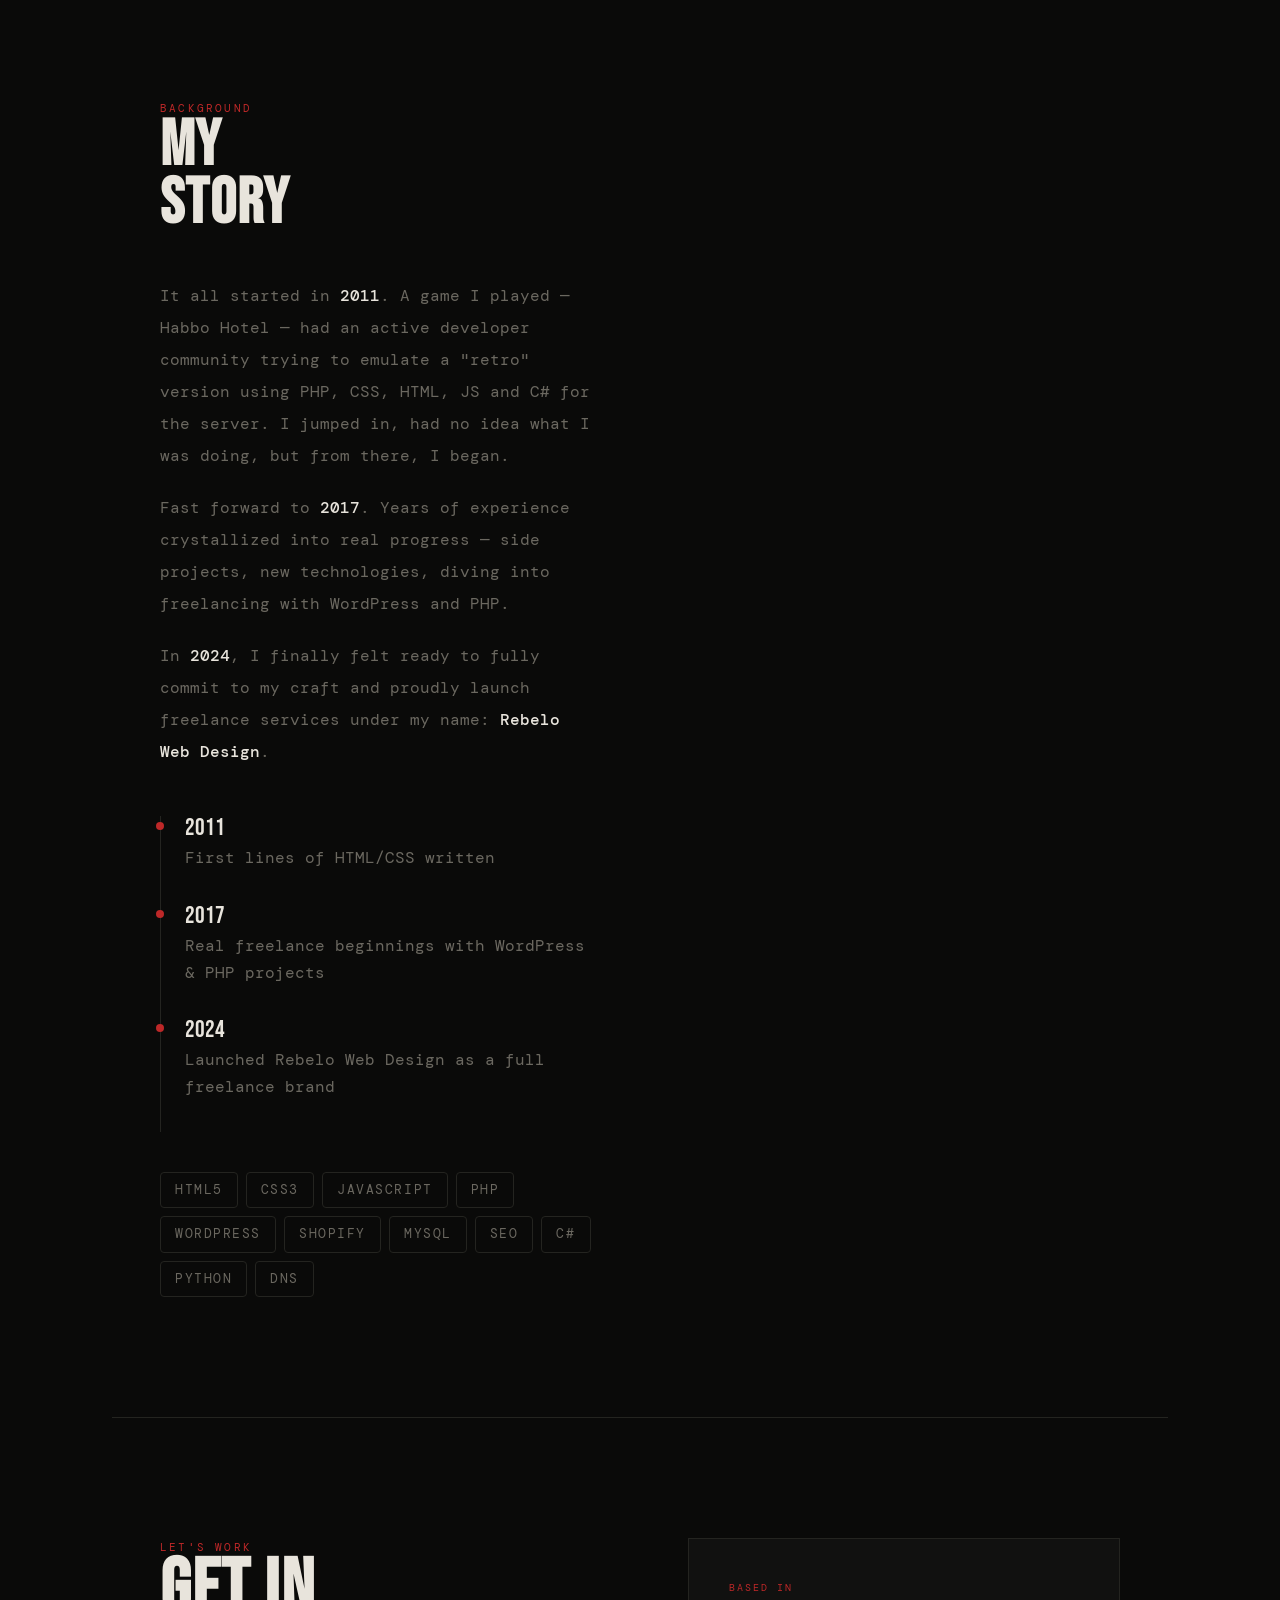
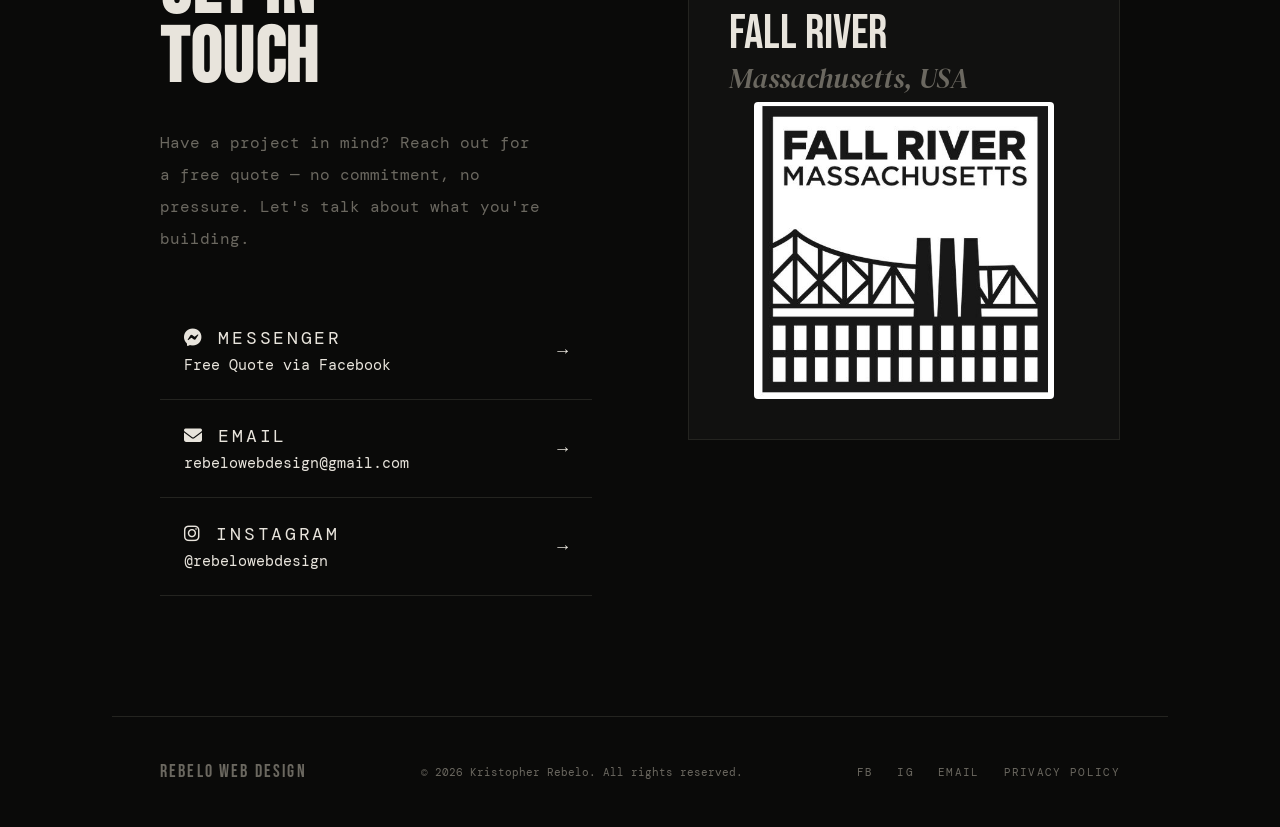
==== commit 8e890619: "tweak" ====
--- a/index.html
+++ b/index.html
@@ -75,7 +75,6 @@
         <div class="hero-grid-line"></div>
         <div id="spacer" style="height: 133px;"></div>
 
-        <div class="hero-eyebrow">Freelance Web Designer · Fall River, Massachusetts</div>
         <h1 class="hero-name">
             <span class="italic-word">Hello, I'm</span>
             <span class="accent-word">KRISTOPHER</span><br>REBELO
--- a/assets/styles/main.css
+++ b/assets/styles/main.css
@@ -708,7 +708,7 @@
     align-items: center;
     justify-content: space-between;
     padding: 20px 24px;
-    border: 1px solid var(--border);
+    border-bottom: 1px solid var(--border);
     color: var(--text);
     text-decoration: none;
     transition: background 0.2s, border-color 0.2s;
